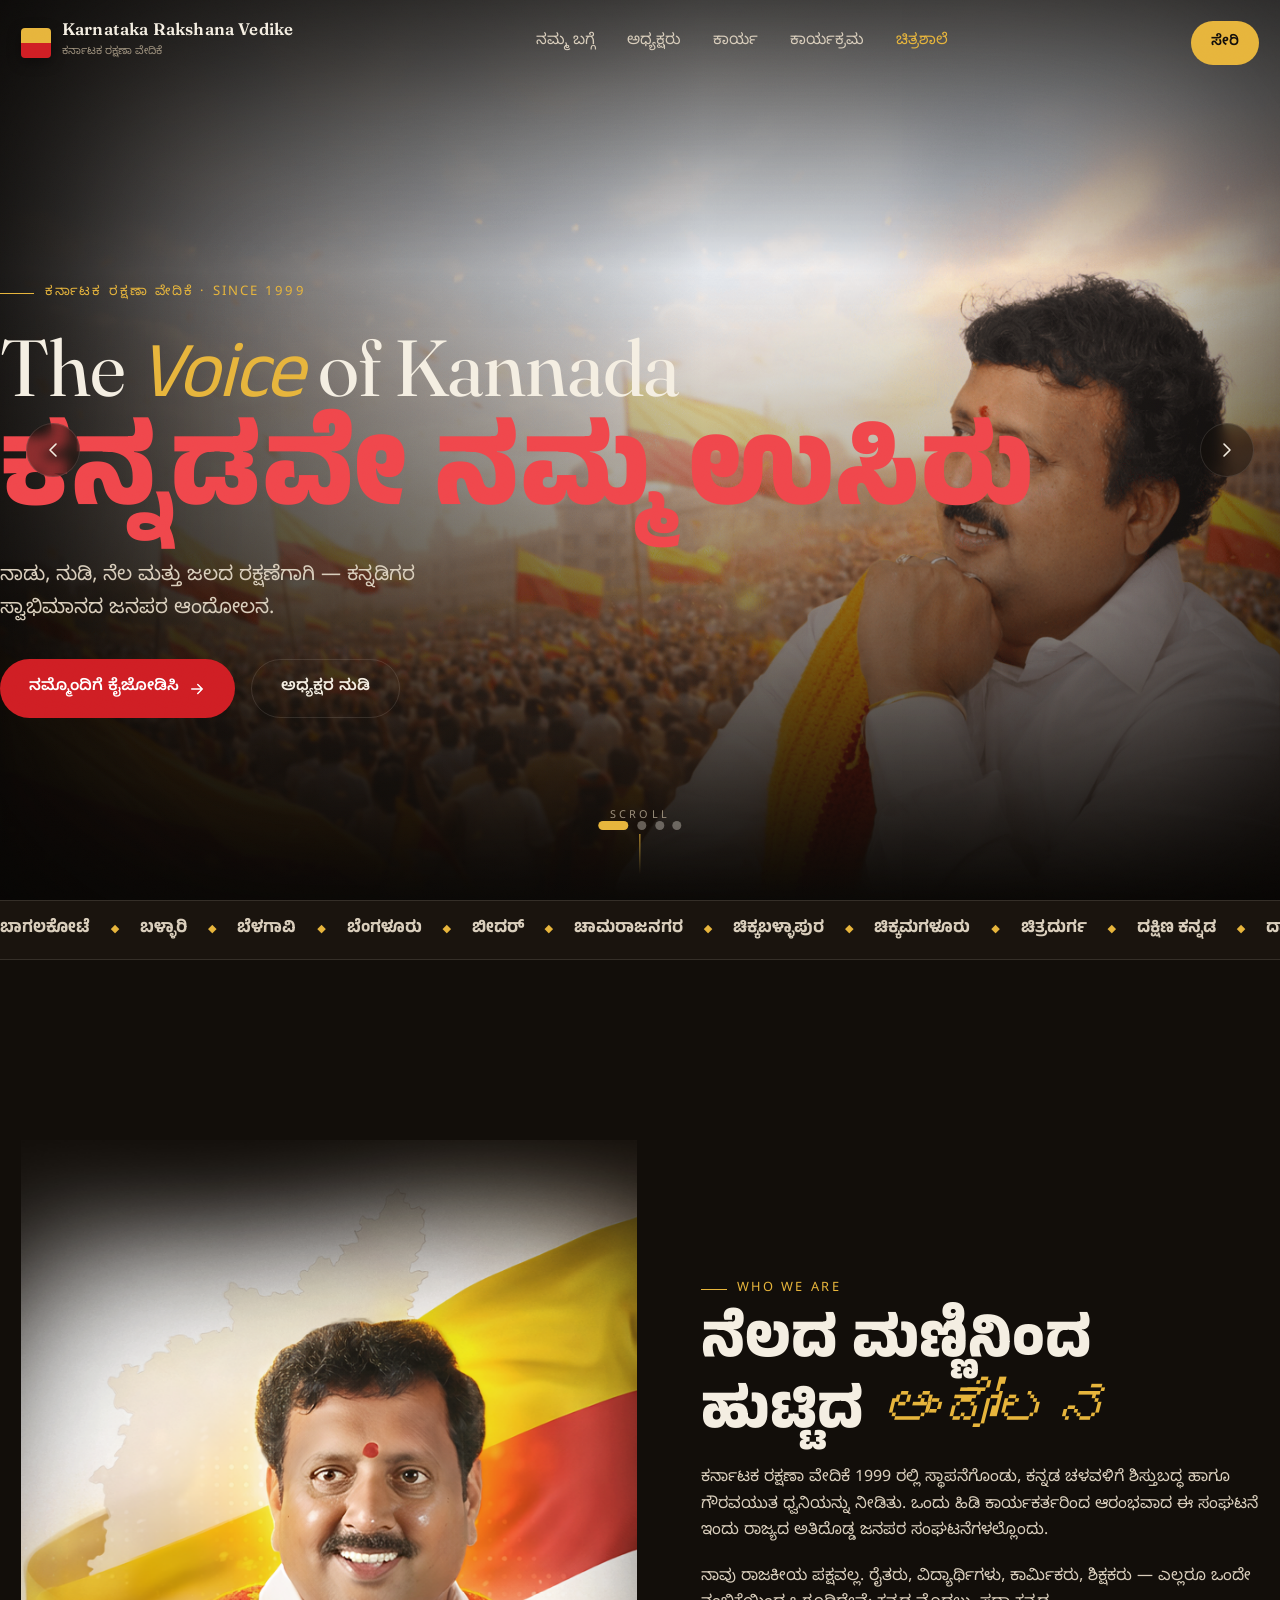
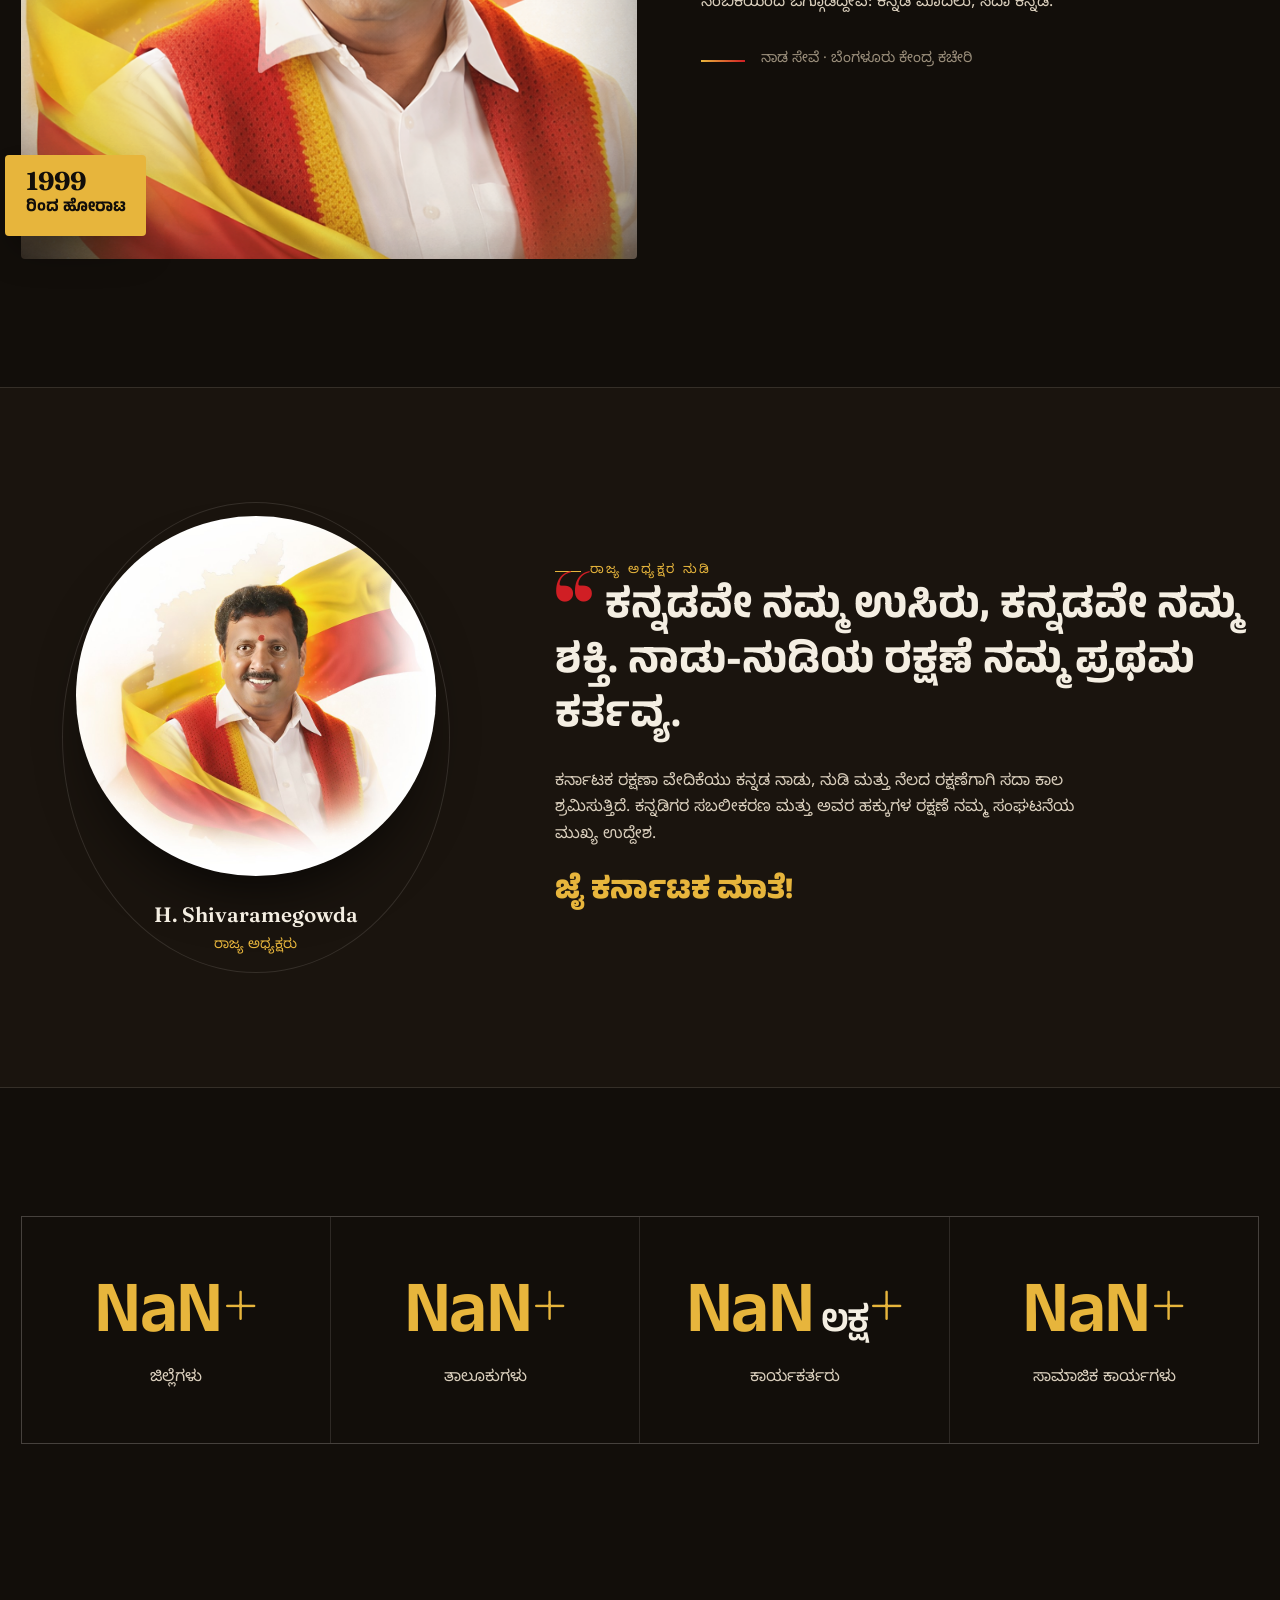
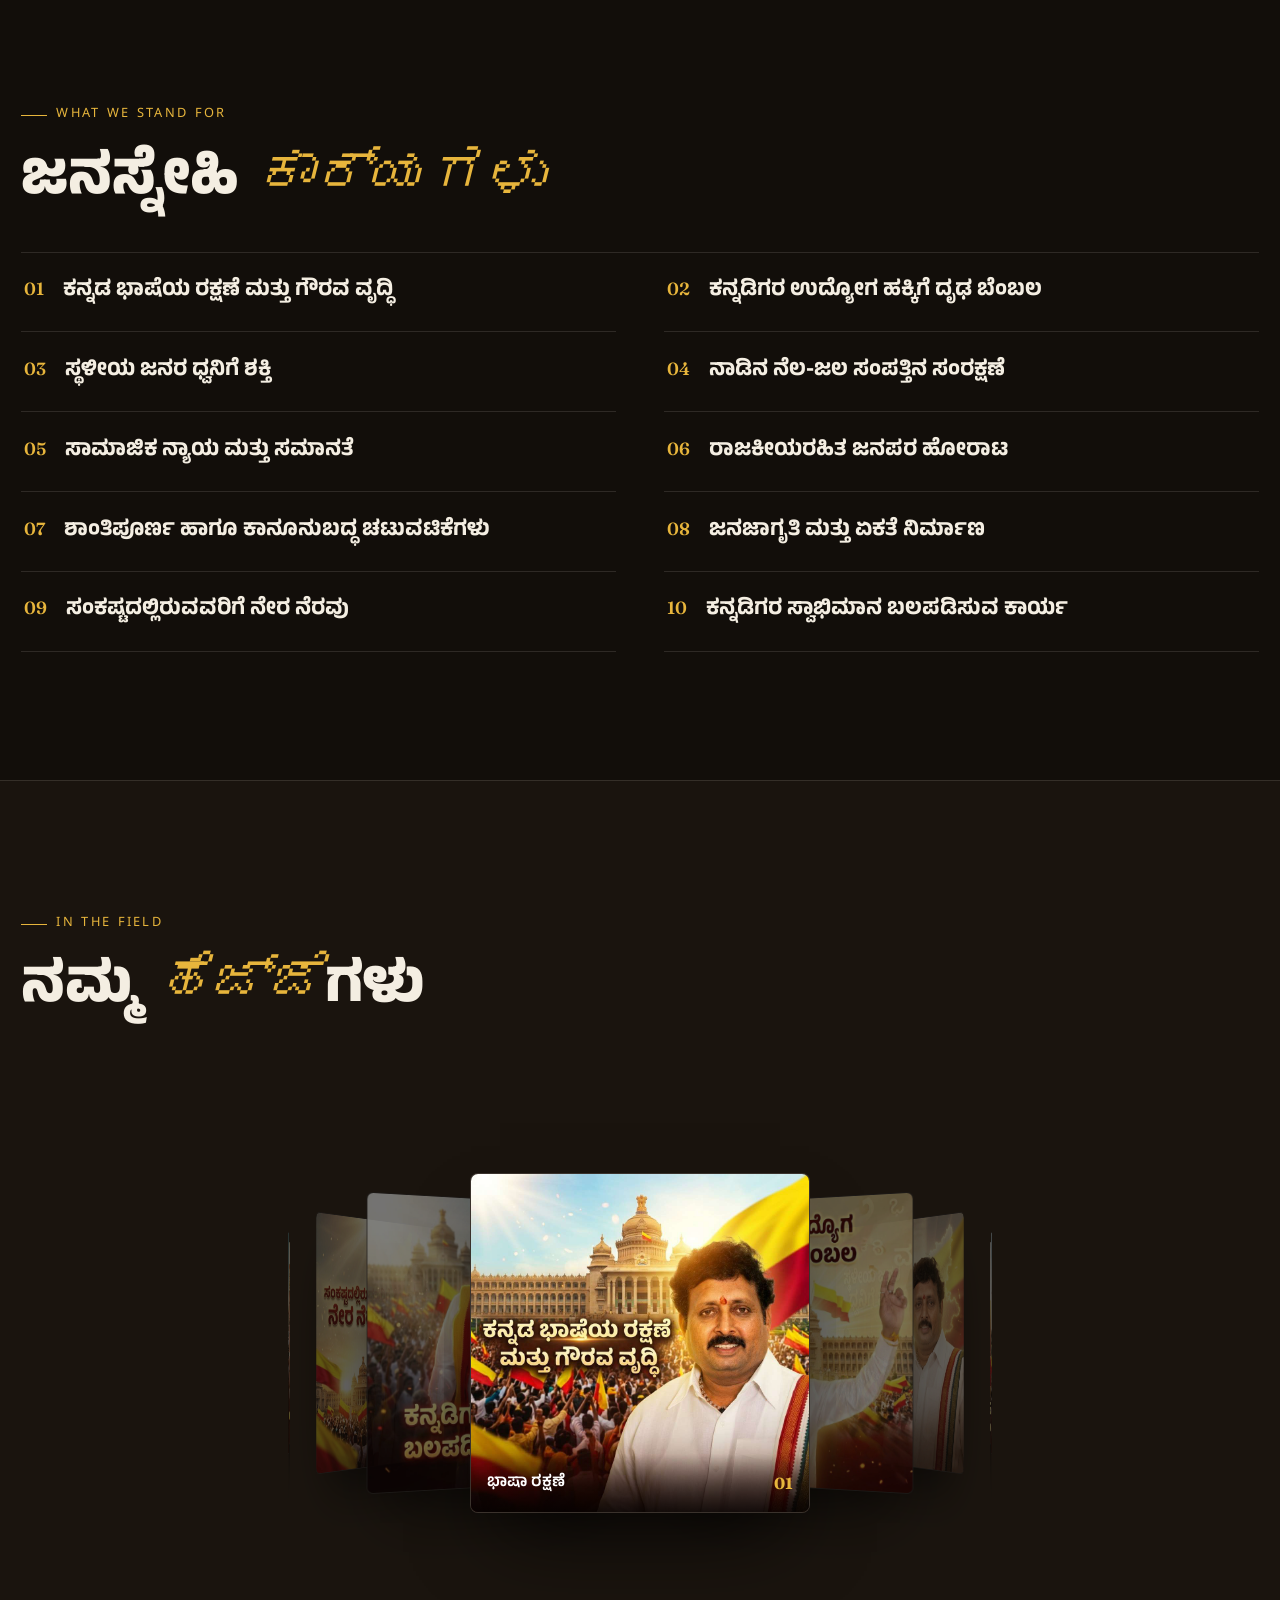
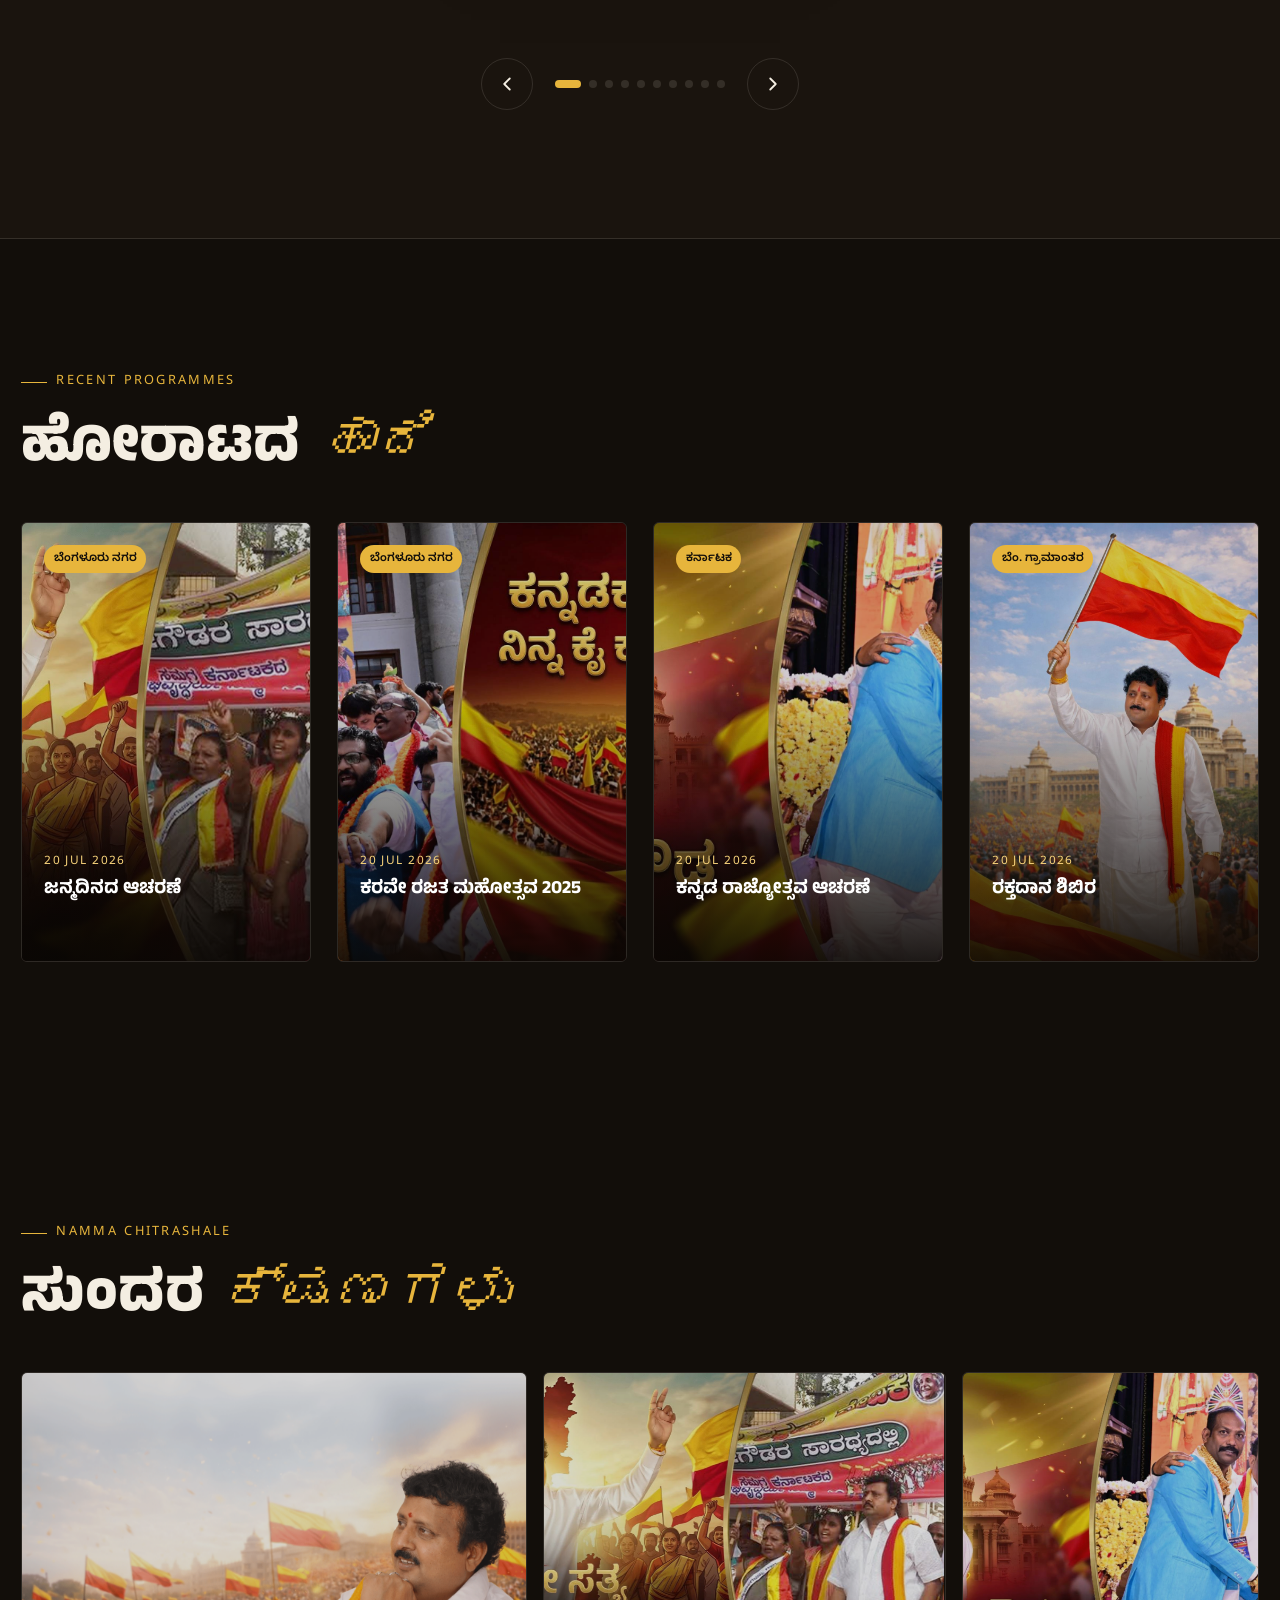
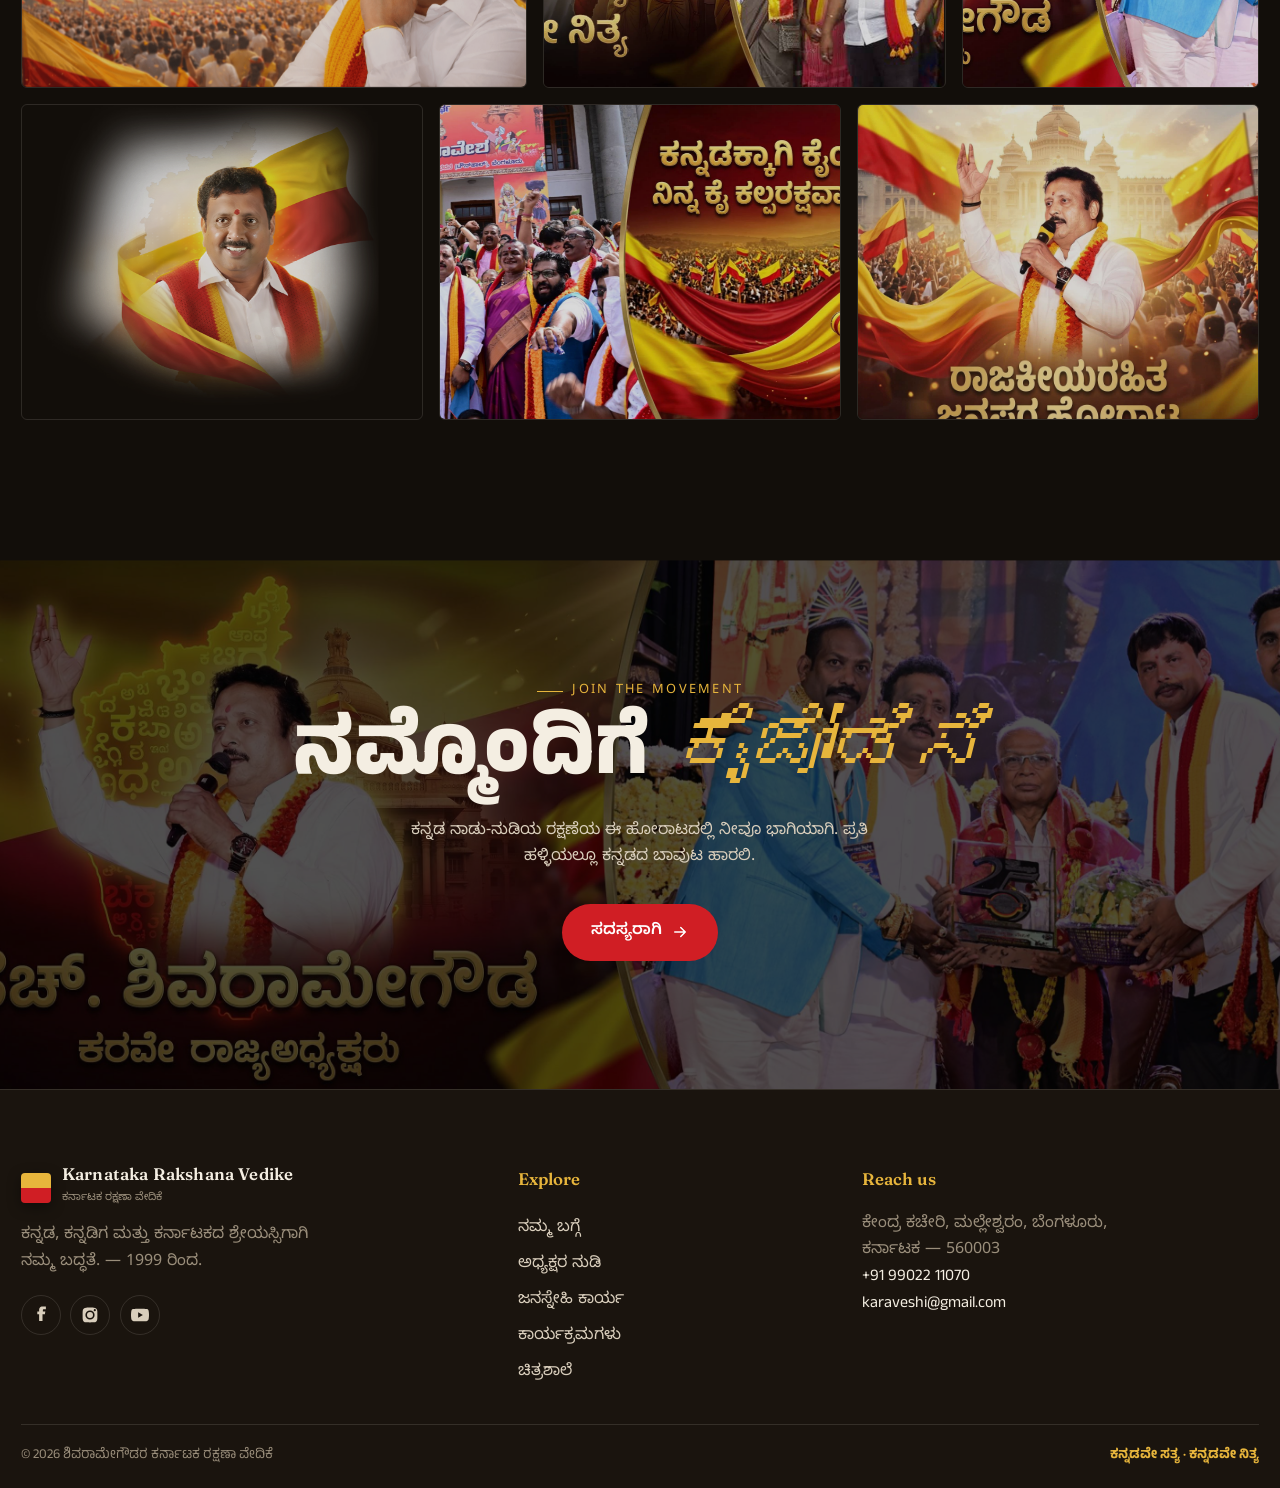
==== index2.html @ 4dcadcfa "index2 hero: replace parallax photo with auto slideshow Swap the mouse-parallax hero for a full-widt" ====
<!DOCTYPE html>
<html lang="kn">
<head>
  <meta charset="UTF-8" />
  <meta name="viewport" content="width=device-width, initial-scale=1.0" />
  <meta name="theme-color" content="#120E0A" />
  <title>ಕರ್ನಾಟಕ ರಕ್ಷಣಾ ವೇದಿಕೆ — Voice of Kannada</title>
  <meta name="description" content="ಕರ್ನಾಟಕ ರಕ್ಷಣಾ ವೇದಿಕೆ — ಕನ್ನಡ ನಾಡು, ನುಡಿ, ನೆಲ ಮತ್ತು ಜಲದ ರಕ್ಷಣೆಗಾಗಿ 1999 ರಿಂದ ಜನಪರ ಹೋರಾಟ." />
  <link rel="preconnect" href="https://fonts.googleapis.com" />
  <link rel="preconnect" href="https://fonts.gstatic.com" crossorigin />
  <link href="https://fonts.googleapis.com/css2?family=Fraunces:ital,opsz,wght@0,9..144,400;0,9..144,600;1,9..144,400;1,9..144,600&family=Anek+Kannada:wght@500;600;700;800&family=Archivo:wght@400;500;600&family=Noto+Sans+Kannada:wght@400;600;700&display=swap" rel="stylesheet" />
  <link rel="stylesheet" href="assets/styles2.css" />
  <link rel="icon" href="data:image/svg+xml,%3Csvg xmlns='http://www.w3.org/2000/svg' viewBox='0 0 32 32'%3E%3Crect width='32' height='16' fill='%23E7B53C'/%3E%3Crect y='16' width='32' height='16' fill='%23D01E24'/%3E%3C/svg%3E" />
</head>
<body>
  <div class="bar" id="bar" aria-hidden="true"></div>

  <!-- Nav -->
  <header class="nav" id="nav">
    <div class="wrap nav__in">
      <a class="brand" href="#top" aria-label="ಕರ್ನಾಟಕ ರಕ್ಷಣಾ ವೇದಿಕೆ">
        <span class="brand__f" aria-hidden="true"></span>
        <span class="brand__t"><strong>Karnataka Rakshana Vedike</strong><small lang="kn">ಕರ್ನಾಟಕ ರಕ್ಷಣಾ ವೇದಿಕೆ</small></span>
      </a>
      <nav class="nav__links" aria-label="Primary">
        <a href="#about" lang="kn">ನಮ್ಮ ಬಗ್ಗೆ</a>
        <a href="#leaders" lang="kn">ಅಧ್ಯಕ್ಷರು</a>
        <a href="#work" lang="kn">ಕಾರ್ಯ</a>
        <a href="#events" lang="kn">ಕಾರ್ಯಕ್ರಮ</a>
        <a href="#gallery" lang="kn">ಚಿತ್ರಶಾಲೆ</a>
      </nav>
      <div class="nav__r">
        <a class="pill" href="#join" lang="kn">ಸೇರಿ</a>
        <button class="burger" id="burger" type="button" aria-label="Menu"><span></span><span></span><span></span></button>
      </div>
    </div>
  </header>
  <nav class="sheet" id="sheet" aria-label="Mobile">
    <a href="#about" lang="kn">ನಮ್ಮ ಬಗ್ಗೆ</a>
    <a href="#leaders" lang="kn">ಅಧ್ಯಕ್ಷರ ನುಡಿ</a>
    <a href="#work" lang="kn">ಜನಸ್ನೇಹಿ ಕಾರ್ಯ</a>
    <a href="#events" lang="kn">ಕಾರ್ಯಕ್ರಮಗಳು</a>
    <a href="#gallery" lang="kn">ಚಿತ್ರಶಾಲೆ</a>
    <a href="#join" lang="kn">ಸೇರಿ</a>
  </nav>

  <main id="top">
    <!-- Hero: auto slideshow -->
    <section class="hero" id="hero" aria-roledescription="carousel" aria-label="Featured">
      <div class="hero__slides" id="heroSlides" aria-hidden="true">
        <div class="hslide is-active"><img src="assets/media/banner/bannat-5.png" alt="" style="object-position:72% center" /></div>
        <div class="hslide"><img src="assets/media/banner/banner-2.jpg" alt="" /></div>
        <div class="hslide"><img src="assets/media/banner/banner-4.jpg" alt="" /></div>
        <div class="hslide"><img src="assets/media/banner/banner-3.jpg" alt="" /></div>
      </div>
      <div class="hero__grad" aria-hidden="true"></div>
      <div class="hero__vig" aria-hidden="true"></div>

      <button class="hero__arrow hero__arrow--prev" id="heroPrev" type="button" aria-label="Previous"><svg viewBox="0 0 24 24" fill="none" stroke="currentColor" stroke-width="1.6" stroke-linecap="round" stroke-linejoin="round"><path d="M15 18l-6-6 6-6"/></svg></button>
      <button class="hero__arrow hero__arrow--next" id="heroNext" type="button" aria-label="Next"><svg viewBox="0 0 24 24" fill="none" stroke="currentColor" stroke-width="1.6" stroke-linecap="round" stroke-linejoin="round"><path d="M9 6l6 6-6 6"/></svg></button>

      <div class="wrap hero__in">
        <span class="kicker" data-reveal><i></i> ಕರ್ನಾಟಕ ರಕ್ಷಣಾ ವೇದಿಕೆ · Since 1999</span>
        <h1 class="hero__title">
          <span class="en" data-reveal data-delay="80">The <em>Voice</em> of Kannada</span>
          <span class="kn" data-reveal data-delay="180" lang="kn">ಕನ್ನಡವೇ ನಮ್ಮ ಉಸಿರು</span>
        </h1>
        <p class="hero__sub" data-reveal data-delay="300" lang="kn">ನಾಡು, ನುಡಿ, ನೆಲ ಮತ್ತು ಜಲದ ರಕ್ಷಣೆಗಾಗಿ — ಕನ್ನಡಿಗರ ಸ್ವಾಭಿಮಾನದ ಜನಪರ ಆಂದೋಲನ.</p>
        <div class="hero__cta" data-reveal data-delay="420">
          <a class="btn btn--fill" href="#join" lang="kn">ನಮ್ಮೊಂದಿಗೆ ಕೈಜೋಡಿಸಿ <svg viewBox="0 0 24 24" fill="none" stroke="currentColor" stroke-width="2" stroke-linecap="round" stroke-linejoin="round"><path d="M5 12h14M13 6l6 6-6 6"/></svg></a>
          <a class="btn btn--ghost" href="#leaders" lang="kn">ಅಧ್ಯಕ್ಷರ ನುಡಿ</a>
        </div>
      </div>

      <div class="hero__dots" id="heroDots" role="tablist" aria-label="Choose slide"></div>
      <div class="cue" aria-hidden="true">Scroll<i></i></div>
    </section>

    <!-- Ticker -->
    <div class="marq" aria-hidden="true">
      <div class="marq__t">
        <span>ಬಾಗಲಕೋಟೆ<b class="s">◆</b>ಬಳ್ಳಾರಿ<b class="s">◆</b>ಬೆಳಗಾವಿ<b class="s">◆</b>ಬೆಂಗಳೂರು<b class="s">◆</b>ಬೀದರ್<b class="s">◆</b>ಚಾಮರಾಜನಗರ<b class="s">◆</b>ಚಿಕ್ಕಬಳ್ಳಾಪುರ<b class="s">◆</b>ಚಿಕ್ಕಮಗಳೂರು<b class="s">◆</b>ಚಿತ್ರದುರ್ಗ<b class="s">◆</b>ದಕ್ಷಿಣ ಕನ್ನಡ<b class="s">◆</b>ದಾವಣಗೆರೆ<b class="s">◆</b>ಧಾರವಾಡ<b class="s">◆</b>ಗದಗ<b class="s">◆</b>ಹಾಸನ<b class="s">◆</b>ಹಾವೇರಿ<b class="s">◆</b>ಕಲಬುರಗಿ<b class="s">◆</b>ಕೊಡಗು<b class="s">◆</b>ಕೋಲಾರ<b class="s">◆</b>ಕೊಪ್ಪಳ<b class="s">◆</b>ಮಂಡ್ಯ<b class="s">◆</b>ಮೈಸೂರು<b class="s">◆</b>ರಾಯಚೂರು<b class="s">◆</b>ರಾಮನಗರ<b class="s">◆</b>ಶಿವಮೊಗ್ಗ<b class="s">◆</b>ತುಮಕೂರು<b class="s">◆</b>ಉಡುಪಿ<b class="s">◆</b>ಉತ್ತರ ಕನ್ನಡ<b class="s">◆</b>ವಿಜಯಪುರ<b class="s">◆</b>ವಿಜಯನಗರ<b class="s">◆</b>ಯಾದಗಿರಿ<b class="s">◆</b></span>
        <span>ಬಾಗಲಕೋಟೆ<b class="s">◆</b>ಬಳ್ಳಾರಿ<b class="s">◆</b>ಬೆಳಗಾವಿ<b class="s">◆</b>ಬೆಂಗಳೂರು<b class="s">◆</b>ಬೀದರ್<b class="s">◆</b>ಚಾಮರಾಜನಗರ<b class="s">◆</b>ಚಿಕ್ಕಬಳ್ಳಾಪುರ<b class="s">◆</b>ಚಿಕ್ಕಮಗಳೂರು<b class="s">◆</b>ಚಿತ್ರದುರ್ಗ<b class="s">◆</b>ದಕ್ಷಿಣ ಕನ್ನಡ<b class="s">◆</b>ದಾವಣಗೆರೆ<b class="s">◆</b>ಧಾರವಾಡ<b class="s">◆</b>ಗದಗ<b class="s">◆</b>ಹಾಸನ<b class="s">◆</b>ಹಾವೇರಿ<b class="s">◆</b>ಕಲಬುರಗಿ<b class="s">◆</b>ಕೊಡಗು<b class="s">◆</b>ಕೋಲಾರ<b class="s">◆</b>ಕೊಪ್ಪಳ<b class="s">◆</b>ಮಂಡ್ಯ<b class="s">◆</b>ಮೈಸೂರು<b class="s">◆</b>ರಾಯಚೂರು<b class="s">◆</b>ರಾಮನಗರ<b class="s">◆</b>ಶಿವಮೊಗ್ಗ<b class="s">◆</b>ತುಮಕೂರು<b class="s">◆</b>ಉಡುಪಿ<b class="s">◆</b>ಉತ್ತರ ಕನ್ನಡ<b class="s">◆</b>ವಿಜಯಪುರ<b class="s">◆</b>ವಿಜಯನಗರ<b class="s">◆</b>ಯಾದಗಿರಿ<b class="s">◆</b></span>
      </div>
    </div>

    <!-- About -->
    <section class="sec about" id="about">
      <div class="wrap about__grid">
        <div class="about__media" data-reveal="left">
          <div class="frame"><img src="assets/media/banner/photo-1.png" alt="ಕರ್ನಾಟಕ ರಕ್ಷಣಾ ವೇದಿಕೆ" data-para="0.08" /></div>
          <div class="tag"><b>1999</b><span lang="kn">ರಿಂದ ಹೋರಾಟ</span></div>
        </div>
        <div data-reveal="right">
          <span class="eyebrow">Who we are</span>
          <h2 class="h2" lang="kn">ನೆಲದ ಮಣ್ಣಿನಿಂದ ಹುಟ್ಟಿದ <span class="en">ಆಂದೋಲನ</span></h2>
          <p lang="kn">ಕರ್ನಾಟಕ ರಕ್ಷಣಾ ವೇದಿಕೆ 1999 ರಲ್ಲಿ ಸ್ಥಾಪನೆಗೊಂಡು, ಕನ್ನಡ ಚಳವಳಿಗೆ ಶಿಸ್ತುಬದ್ಧ ಹಾಗೂ ಗೌರವಯುತ ಧ್ವನಿಯನ್ನು ನೀಡಿತು. ಒಂದು ಹಿಡಿ ಕಾರ್ಯಕರ್ತರಿಂದ ಆರಂಭವಾದ ಈ ಸಂಘಟನೆ ಇಂದು ರಾಜ್ಯದ ಅತಿದೊಡ್ಡ ಜನಪರ ಸಂಘಟನೆಗಳಲ್ಲೊಂದು.</p>
          <p lang="kn">ನಾವು ರಾಜಕೀಯ ಪಕ್ಷವಲ್ಲ. ರೈತರು, ವಿದ್ಯಾರ್ಥಿಗಳು, ಕಾರ್ಮಿಕರು, ಶಿಕ್ಷಕರು — ಎಲ್ಲರೂ ಒಂದೇ ನಂಬಿಕೆಯಿಂದ ಒಗ್ಗೂಡಿದ್ದೇವೆ: ಕನ್ನಡ ಮೊದಲು, ಸದಾ ಕನ್ನಡ.</p>
          <div class="about__sign"><i></i><span lang="kn">ನಾಡ ಸೇವೆ · ಬೆಂಗಳೂರು ಕೇಂದ್ರ ಕಚೇರಿ</span></div>
        </div>
      </div>
    </section>

    <!-- President -->
    <section class="sec pres" id="leaders">
      <div class="wrap pres__grid">
        <figure class="pres__portrait" data-reveal="scale">
          <span class="ring" aria-hidden="true"></span>
          <div class="ph"><img src="assets/media/leaders/president.jpg" alt="ಹೆಚ್. ಶಿವರಾಮೇಗೌಡ" /></div>
          <figcaption><b>H. Shivaramegowda</b><span lang="kn">ರಾಜ್ಯ ಅಧ್ಯಕ್ಷರು</span></figcaption>
        </figure>
        <div data-reveal="right">
          <span class="eyebrow" lang="kn">ರಾಜ್ಯ ಅಧ್ಯಕ್ಷರ ನುಡಿ</span>
          <blockquote class="pres__q" lang="kn"><span class="mk">“</span>ಕನ್ನಡವೇ ನಮ್ಮ ಉಸಿರು, ಕನ್ನಡವೇ ನಮ್ಮ ಶಕ್ತಿ. ನಾಡು-ನುಡಿಯ ರಕ್ಷಣೆ ನಮ್ಮ ಪ್ರಥಮ ಕರ್ತವ್ಯ.</blockquote>
          <p class="pres__body" lang="kn">ಕರ್ನಾಟಕ ರಕ್ಷಣಾ ವೇದಿಕೆಯು ಕನ್ನಡ ನಾಡು, ನುಡಿ ಮತ್ತು ನೆಲದ ರಕ್ಷಣೆಗಾಗಿ ಸದಾ ಕಾಲ ಶ್ರಮಿಸುತ್ತಿದೆ. ಕನ್ನಡಿಗರ ಸಬಲೀಕರಣ ಮತ್ತು ಅವರ ಹಕ್ಕುಗಳ ರಕ್ಷಣೆ ನಮ್ಮ ಸಂಘಟನೆಯ ಮುಖ್ಯ ಉದ್ದೇಶ.</p>
          <p class="pres__jai" lang="kn">ಜೈ ಕರ್ನಾಟಕ ಮಾತೆ!</p>
        </div>
      </div>
    </section>

    <!-- Stats -->
    <section class="sec">
      <div class="wrap">
        <div class="stats__grid">
          <div class="stat" data-reveal><div class="stat__n"><span data-n="31">0</span>+</div><div class="stat__l" lang="kn">ಜಿಲ್ಲೆಗಳು</div></div>
          <div class="stat" data-reveal data-delay="90"><div class="stat__n"><span data-n="226">0</span>+</div><div class="stat__l" lang="kn">ತಾಲೂಕುಗಳು</div></div>
          <div class="stat" data-reveal data-delay="180"><div class="stat__n"><span data-n="65">0</span><span class="k" lang="kn"> ಲಕ್ಷ</span>+</div><div class="stat__l" lang="kn">ಕಾರ್ಯಕರ್ತರು</div></div>
          <div class="stat" data-reveal data-delay="270"><div class="stat__n"><span data-n="500">0</span>+</div><div class="stat__l" lang="kn">ಸಾಮಾಜಿಕ ಕಾರ್ಯಗಳು</div></div>
        </div>
      </div>
    </section>

    <!-- Objectives -->
    <section class="sec" id="objectives">
      <div class="wrap">
        <span class="eyebrow" data-reveal>What we stand for</span>
        <h2 class="h2" data-reveal lang="kn">ಜನಸ್ನೇಹಿ <span class="en">ಕಾರ್ಯಗಳು</span></h2>
        <div class="aims__grid">
          <div class="aim" data-reveal><span class="aim__n">01</span><span class="aim__t" lang="kn">ಕನ್ನಡ ಭಾಷೆಯ ರಕ್ಷಣೆ ಮತ್ತು ಗೌರವ ವೃದ್ಧಿ</span></div>
          <div class="aim" data-reveal data-delay="60"><span class="aim__n">02</span><span class="aim__t" lang="kn">ಕನ್ನಡಿಗರ ಉದ್ಯೋಗ ಹಕ್ಕಿಗೆ ದೃಢ ಬೆಂಬಲ</span></div>
          <div class="aim" data-reveal><span class="aim__n">03</span><span class="aim__t" lang="kn">ಸ್ಥಳೀಯ ಜನರ ಧ್ವನಿಗೆ ಶಕ್ತಿ</span></div>
          <div class="aim" data-reveal data-delay="60"><span class="aim__n">04</span><span class="aim__t" lang="kn">ನಾಡಿನ ನೆಲ-ಜಲ ಸಂಪತ್ತಿನ ಸಂರಕ್ಷಣೆ</span></div>
          <div class="aim" data-reveal><span class="aim__n">05</span><span class="aim__t" lang="kn">ಸಾಮಾಜಿಕ ನ್ಯಾಯ ಮತ್ತು ಸಮಾನತೆ</span></div>
          <div class="aim" data-reveal data-delay="60"><span class="aim__n">06</span><span class="aim__t" lang="kn">ರಾಜಕೀಯರಹಿತ ಜನಪರ ಹೋರಾಟ</span></div>
          <div class="aim" data-reveal><span class="aim__n">07</span><span class="aim__t" lang="kn">ಶಾಂತಿಪೂರ್ಣ ಹಾಗೂ ಕಾನೂನುಬದ್ಧ ಚಟುವಟಿಕೆಗಳು</span></div>
          <div class="aim" data-reveal data-delay="60"><span class="aim__n">08</span><span class="aim__t" lang="kn">ಜನಜಾಗೃತಿ ಮತ್ತು ಏಕತೆ ನಿರ್ಮಾಣ</span></div>
          <div class="aim" data-reveal><span class="aim__n">09</span><span class="aim__t" lang="kn">ಸಂಕಷ್ಟದಲ್ಲಿರುವವರಿಗೆ ನೇರ ನೆರವು</span></div>
          <div class="aim" data-reveal data-delay="60"><span class="aim__n">10</span><span class="aim__t" lang="kn">ಕನ್ನಡಿಗರ ಸ್ವಾಭಿಮಾನ ಬಲಪಡಿಸುವ ಕಾರ್ಯ</span></div>
        </div>
      </div>
    </section>

    <!-- Activities: 3D cover-flow -->
    <section class="sec flow" id="work">
      <div class="wrap">
        <span class="eyebrow" data-reveal>In the field</span>
        <h2 class="h2" data-reveal lang="kn">ನಮ್ಮ <span class="en">ಹೆಜ್ಜೆ</span>ಗಳು</h2>
      </div>
      <div class="wrap">
        <div class="flow__stage" id="flowStage" aria-label="Activities carousel">
          <div class="flow__track">
            <div class="card3d"><img src="assets/media/banner/1.jpg" alt="" /><div class="card3d__cap"><span lang="kn">ಭಾಷಾ ರಕ್ಷಣೆ</span><b>01</b></div></div>
            <div class="card3d"><img src="assets/media/banner/2.jpg" alt="" /><div class="card3d__cap"><span lang="kn">ಉದ್ಯೋಗ ಹಕ್ಕು</span><b>02</b></div></div>
            <div class="card3d"><img src="assets/media/banner/3.jpg" alt="" /><div class="card3d__cap"><span lang="kn">ಜನರ ಧ್ವನಿ</span><b>03</b></div></div>
            <div class="card3d"><img src="assets/media/banner/4.jpg" alt="" /><div class="card3d__cap"><span lang="kn">ನೆಲ-ಜಲ</span><b>04</b></div></div>
            <div class="card3d"><img src="assets/media/banner/5.jpg" alt="" /><div class="card3d__cap"><span lang="kn">ಸಾಮಾಜಿಕ ನ್ಯಾಯ</span><b>05</b></div></div>
            <div class="card3d"><img src="assets/media/banner/6.jpg" alt="" /><div class="card3d__cap"><span lang="kn">ಜನಪರ ಹೋರಾಟ</span><b>06</b></div></div>
            <div class="card3d"><img src="assets/media/banner/7.jpg" alt="" /><div class="card3d__cap"><span lang="kn">ಕಾನೂನುಬದ್ಧ</span><b>07</b></div></div>
            <div class="card3d"><img src="assets/media/banner/8.jpg" alt="" /><div class="card3d__cap"><span lang="kn">ಜನಜಾಗೃತಿ</span><b>08</b></div></div>
            <div class="card3d"><img src="assets/media/banner/9.jpg" alt="" /><div class="card3d__cap"><span lang="kn">ನೇರ ನೆರವು</span><b>09</b></div></div>
            <div class="card3d"><img src="assets/media/banner/10.jpg" alt="" /><div class="card3d__cap"><span lang="kn">ಸ್ವಾಭಿಮಾನ</span><b>10</b></div></div>
          </div>
        </div>
        <div class="flow__ctrl">
          <button class="flow__btn" id="flowPrev" type="button" aria-label="Previous"><svg viewBox="0 0 24 24" fill="none" stroke="currentColor" stroke-width="2" stroke-linecap="round" stroke-linejoin="round"><path d="M15 18l-6-6 6-6"/></svg></button>
          <div class="flow__dots" id="flowDots"></div>
          <button class="flow__btn" id="flowNext" type="button" aria-label="Next"><svg viewBox="0 0 24 24" fill="none" stroke="currentColor" stroke-width="2" stroke-linecap="round" stroke-linejoin="round"><path d="M9 6l6 6-6 6"/></svg></button>
        </div>
      </div>
    </section>

    <!-- Events -->
    <section class="sec" id="events">
      <div class="wrap">
        <span class="eyebrow" data-reveal>Recent programmes</span>
        <h2 class="h2" data-reveal lang="kn">ಹೋರಾಟದ <span class="en">ಹಾದಿ</span></h2>
        <div class="ev__grid">
          <article class="ev" data-reveal><img src="assets/media/banner/banner-2.jpg" alt="" /><div class="ev__in"><span class="ev__b" lang="kn">ಬೆಂಗಳೂರು ನಗರ</span><div><div class="ev__d">20 Jul 2026</div><h3 class="ev__t" lang="kn">ಜನ್ಮದಿನದ ಆಚರಣೆ</h3><span class="ev__more" lang="kn">ಇನ್ನಷ್ಟು →</span></div></div></article>
          <article class="ev" data-reveal data-delay="90"><img src="assets/media/banner/banner-4.jpg" alt="" /><div class="ev__in"><span class="ev__b" lang="kn">ಬೆಂಗಳೂರು ನಗರ</span><div><div class="ev__d">20 Jul 2026</div><h3 class="ev__t" lang="kn">ಕರವೇ ರಜತ ಮಹೋತ್ಸವ 2025</h3><span class="ev__more" lang="kn">ಇನ್ನಷ್ಟು →</span></div></div></article>
          <article class="ev" data-reveal data-delay="180"><img src="assets/media/banner/banner-3.jpg" alt="" /><div class="ev__in"><span class="ev__b" lang="kn">ಕರ್ನಾಟಕ</span><div><div class="ev__d">20 Jul 2026</div><h3 class="ev__t" lang="kn">ಕನ್ನಡ ರಾಜ್ಯೋತ್ಸವ ಆಚರಣೆ</h3><span class="ev__more" lang="kn">ಇನ್ನಷ್ಟು →</span></div></div></article>
          <article class="ev" data-reveal data-delay="270"><img src="assets/media/banner/organization.jpg" alt="" /><div class="ev__in"><span class="ev__b" lang="kn">ಬೆಂ. ಗ್ರಾಮಾಂತರ</span><div><div class="ev__d">20 Jul 2026</div><h3 class="ev__t" lang="kn">ರಕ್ತದಾನ ಶಿಬಿರ</h3><span class="ev__more" lang="kn">ಇನ್ನಷ್ಟು →</span></div></div></article>
        </div>
      </div>
    </section>

    <!-- Gallery -->
    <section class="sec" id="gallery">
      <div class="wrap">
        <span class="eyebrow" data-reveal>Namma Chitrashale</span>
        <h2 class="h2" data-reveal lang="kn">ಸುಂದರ <span class="en">ಕ್ಷಣಗಳು</span></h2>
        <div class="gal__grid">
          <div class="gal__i" data-reveal="scale"><img src="assets/media/banner/bannat-5.png" alt="" /></div>
          <div class="gal__i" data-reveal="scale" data-delay="60"><img src="assets/media/banner/banner-2.jpg" alt="" /></div>
          <div class="gal__i" data-reveal="scale" data-delay="120"><img src="assets/media/banner/banner-3.jpg" alt="" /></div>
          <div class="gal__i" data-reveal="scale" data-delay="60"><img src="assets/media/banner/photo-1.png" alt="" /></div>
          <div class="gal__i" data-reveal="scale" data-delay="120"><img src="assets/media/banner/banner-4.jpg" alt="" /></div>
          <div class="gal__i" data-reveal="scale" data-delay="180"><img src="assets/media/banner/6.jpg" alt="" /></div>
        </div>
      </div>
    </section>

    <!-- Join -->
    <section class="sec join" id="join">
      <div class="join__bg" aria-hidden="true"><img src="assets/media/banner/banner-3.jpg" alt="" data-para="0.06" /></div>
      <div class="wrap join__in">
        <span class="eyebrow" data-reveal style="justify-content:center">Join the movement</span>
        <h2 class="join__t" data-reveal data-delay="80" lang="kn">ನಮ್ಮೊಂದಿಗೆ <em>ಕೈಜೋಡಿಸಿ</em></h2>
        <p class="join__p" data-reveal data-delay="160" lang="kn">ಕನ್ನಡ ನಾಡು-ನುಡಿಯ ರಕ್ಷಣೆಯ ಈ ಹೋರಾಟದಲ್ಲಿ ನೀವೂ ಭಾಗಿಯಾಗಿ. ಪ್ರತಿ ಹಳ್ಳಿಯಲ್ಲೂ ಕನ್ನಡದ ಬಾವುಟ ಹಾರಲಿ.</p>
        <a class="btn btn--fill" data-reveal data-delay="240" href="#contact" lang="kn">ಸದಸ್ಯರಾಗಿ <svg viewBox="0 0 24 24" fill="none" stroke="currentColor" stroke-width="2" stroke-linecap="round" stroke-linejoin="round"><path d="M5 12h14M13 6l6 6-6 6"/></svg></a>
      </div>
    </section>
  </main>

  <!-- Footer -->
  <footer class="foot" id="contact">
    <div class="wrap foot__grid">
      <div>
        <a class="brand" href="#top"><span class="brand__f" aria-hidden="true"></span><span class="brand__t"><strong>Karnataka Rakshana Vedike</strong><small lang="kn">ಕರ್ನಾಟಕ ರಕ್ಷಣಾ ವೇದಿಕೆ</small></span></a>
        <p class="foot__p" lang="kn">ಕನ್ನಡ, ಕನ್ನಡಿಗ ಮತ್ತು ಕರ್ನಾಟಕದ ಶ್ರೇಯಸ್ಸಿಗಾಗಿ ನಮ್ಮ ಬದ್ಧತೆ. — 1999 ರಿಂದ.</p>
        <div class="foot__soc">
          <a href="#" aria-label="Facebook"><svg viewBox="0 0 24 24" fill="currentColor"><path d="M18.77 7.46H14.5v-1.9c0-.9.6-1.1 1-1.1h3V.5h-4.33C10.24.5 9.5 3.44 9.5 5.32v2.14H7.07V11h2.43v9h4.5v-9h3.18l.59-3.54z"/></svg></a>
          <a href="#" aria-label="Instagram"><svg viewBox="0 0 24 24" fill="currentColor"><path d="M12 2.16c3.2 0 3.58.01 4.85.07 3.25.15 4.77 1.69 4.92 4.92.06 1.27.07 1.65.07 4.85s-.01 3.58-.07 4.85c-.15 3.23-1.66 4.77-4.92 4.92-1.27.06-1.64.07-4.85.07s-3.58-.01-4.85-.07c-3.26-.15-4.77-1.7-4.92-4.92C2.17 15.58 2.16 15.2 2.16 12s.01-3.58.07-4.85C2.38 3.92 3.9 2.38 7.15 2.23 8.42 2.17 8.8 2.16 12 2.16zm0 3.68A6.16 6.16 0 1018.16 12 6.16 6.16 0 0012 5.84zm0 10.16A4 4 0 1116 12a4 4 0 01-4 4zm6.41-11.85a1.44 1.44 0 100 2.88 1.44 1.44 0 000-2.88z"/></svg></a>
          <a href="#" aria-label="YouTube"><svg viewBox="0 0 24 24" fill="currentColor"><path d="M23.5 6.2a3 3 0 00-2.12-2.13C19.5 3.55 12 3.55 12 3.55s-7.5 0-9.38.52A3 3 0 00.5 6.2 31.3 31.3 0 000 12a31.3 31.3 0 00.5 5.8 3 3 0 002.12 2.13C4.5 20.45 12 20.45 12 20.45s7.5 0 9.38-.52a3 3 0 002.12-2.13A31.3 31.3 0 0024 12a31.3 31.3 0 00-.5-5.8zM9.55 15.57V8.43L15.82 12z"/></svg></a>
        </div>
      </div>
      <nav class="foot__col" aria-label="Explore">
        <h4>Explore</h4>
        <a href="#about" lang="kn">ನಮ್ಮ ಬಗ್ಗೆ</a>
        <a href="#leaders" lang="kn">ಅಧ್ಯಕ್ಷರ ನುಡಿ</a>
        <a href="#work" lang="kn">ಜನಸ್ನೇಹಿ ಕಾರ್ಯ</a>
        <a href="#events" lang="kn">ಕಾರ್ಯಕ್ರಮಗಳು</a>
        <a href="#gallery" lang="kn">ಚಿತ್ರಶಾಲೆ</a>
      </nav>
      <div>
        <h4>Reach us</h4>
        <p class="foot__p" lang="kn">ಕೇಂದ್ರ ಕಚೇರಿ, ಮಲ್ಲೇಶ್ವರಂ, ಬೆಂಗಳೂರು, ಕರ್ನಾಟಕ — 560003</p>
        <a class="foot__col" href="tel:+919902211070" style="display:inline-block">+91 99022 11070</a><br />
        <a class="foot__col" href="mailto:karaveshi@gmail.com" style="display:inline-block">karaveshi@gmail.com</a>
      </div>
    </div>
    <div class="wrap foot__bar">
      <p lang="kn">© <span id="yr">2026</span> ಶಿವರಾಮೇಗೌಡರ ಕರ್ನಾಟಕ ರಕ್ಷಣಾ ವೇದಿಕೆ</p>
      <p lang="kn"><b>ಕನ್ನಡವೇ ಸತ್ಯ · ಕನ್ನಡವೇ ನಿತ್ಯ</b></p>
    </div>
  </footer>

  <script src="assets/main2.js"></script>
</body>
</html>
---- assets/styles2.css ----
/* ============================================================
   Karnataka Rakshana Vedike — index2 (cinematic edition)
   Dark, premium, motion-led. Deliberate single visual world.
   ============================================================ */

:root {
  --ink: #120E0A;
  --ink-2: #1A140E;
  --panel: #201812;
  --panel-2: #29201A;
  --bone: #F4EEE2;
  --bone-2: #D9CEBC;
  --bone-3: #9A8E7B;
  --crimson: #D01E24;
  --crimson-2: #F0474C;
  --gold: #E7B53C;
  --gold-2: #F6D27A;
  --line: rgba(244, 238, 226, .12);
  --line-2: rgba(244, 238, 226, .06);

  --serif: "Fraunces", Georgia, "Times New Roman", serif;
  --kn: "Anek Kannada", "Noto Sans Kannada", "Tunga", "Nirmala UI", "Kannada Sangam MN", system-ui, sans-serif;
  --knb: "Noto Sans Kannada", "Tunga", "Nirmala UI", "Kannada Sangam MN", system-ui, sans-serif;
  --sans: "Archivo", system-ui, -apple-system, "Segoe UI", Roboto, sans-serif;

  --maxw: 1280px;
  --e-out: cubic-bezier(.16, 1, .3, 1);
  --e-io: cubic-bezier(.65, .05, .36, 1);
}

* { box-sizing: border-box; margin: 0; padding: 0; }
html { -webkit-text-size-adjust: 100%; scroll-behavior: smooth; scroll-padding-top: 6rem; }
body {
  font-family: var(--sans); background: var(--ink); color: var(--bone);
  line-height: 1.65; overflow-x: clip; -webkit-font-smoothing: antialiased;
}
:lang(kn) { font-family: var(--kn); }
img { max-width: 100%; display: block; }
a { color: inherit; text-decoration: none; }
button { font: inherit; cursor: pointer; color: inherit; background: none; border: none; }
::selection { background: var(--crimson); color: #fff; }
:focus-visible { outline: 2px solid var(--gold); outline-offset: 3px; }

.wrap { width: min(100% - 2.6rem, var(--maxw)); margin-inline: auto; }

/* soft film grain for depth (very subtle) */
body::after {
  content: ""; position: fixed; inset: 0; z-index: 999; pointer-events: none; opacity: .035; mix-blend-mode: overlay;
  background-image: url("data:image/svg+xml,%3Csvg xmlns='http://www.w3.org/2000/svg' width='120' height='120'%3E%3Cfilter id='n'%3E%3CfeTurbulence type='fractalNoise' baseFrequency='0.9' numOctaves='2'/%3E%3C/filter%3E%3Crect width='100%25' height='100%25' filter='url(%23n)'/%3E%3C/svg%3E");
}

/* progress */
.bar { position: fixed; top: 0; left: 0; height: 3px; width: 100%; z-index: 200; background: linear-gradient(90deg, var(--gold), var(--crimson)); transform: scaleX(var(--p, 0)); transform-origin: 0 50%; }

/* ---------- Nav ---------- */
.nav {
  position: fixed; top: 0; left: 0; right: 0; z-index: 150; padding: 1.3rem 0;
  transition: padding .5s var(--e-out), background .5s var(--e-out), border-color .5s;
  border-bottom: 1px solid transparent;
}
.nav.is-solid { padding: .7rem 0; background: color-mix(in srgb, var(--ink) 82%, transparent); backdrop-filter: blur(14px); -webkit-backdrop-filter: blur(14px); border-bottom-color: var(--line); }
.nav__in { display: flex; align-items: center; justify-content: space-between; gap: 1rem; }
.brand { display: flex; align-items: center; gap: .7rem; }
.brand__f { width: 30px; height: 30px; border-radius: 4px; background: linear-gradient(180deg, var(--gold) 0 50%, var(--crimson) 50% 100%); flex: none; box-shadow: 0 4px 14px rgba(0,0,0,.4); }
.brand__t strong { font-family: var(--serif); font-weight: 600; font-size: 1.05rem; letter-spacing: .01em; display: block; line-height: 1.05; }
.brand__t small { font-family: var(--knb); font-size: .68rem; color: var(--bone-3); }
.nav__links { display: none; gap: 2rem; align-items: center; }
.nav__links a { font-family: var(--knb); font-size: .95rem; color: var(--bone-2); position: relative; }
.nav__links a::after { content: ""; position: absolute; left: 0; bottom: -6px; height: 1px; width: 0; background: var(--gold); transition: width .4s var(--e-out); }
.nav__links a:hover { color: var(--bone); } .nav__links a:hover::after { width: 100%; }
.nav__r { display: flex; align-items: center; gap: .8rem; }
.pill {
  font-family: var(--knb); font-weight: 600; font-size: .92rem; color: var(--ink);
  background: var(--gold); padding: .6rem 1.25rem; border-radius: 100px; position: relative; overflow: hidden;
  transition: transform .3s var(--e-out), box-shadow .3s var(--e-out);
}
.pill::before { content: ""; position: absolute; inset: 0; background: var(--gold-2); transform: translateY(101%); transition: transform .4s var(--e-out); z-index: -1; }
.pill:hover { transform: translateY(-2px); box-shadow: 0 10px 26px -8px rgba(231,181,60,.6); } .pill:hover::before { transform: translateY(0); }
.burger { display: grid; gap: 5px; padding: 8px; }
.burger span { width: 22px; height: 2px; background: var(--bone); display: block; transition: transform .3s var(--e-out), opacity .3s; }
.burger.open span:nth-child(1) { transform: translateY(7px) rotate(45deg); }
.burger.open span:nth-child(2) { opacity: 0; }
.burger.open span:nth-child(3) { transform: translateY(-7px) rotate(-45deg); }
@media (min-width: 960px) { .nav__links { display: flex; } .burger { display: none; } }

.sheet { position: fixed; inset: 0; z-index: 140; background: var(--ink); transform: translateY(-100%); transition: transform .6s var(--e-out); display: flex; flex-direction: column; justify-content: center; padding: 2rem; }
.sheet.open { transform: none; }
.sheet a { font-family: var(--kn); font-weight: 700; font-size: 2rem; padding: .6rem 0; border-bottom: 1px solid var(--line); color: var(--bone); }
@media (min-width: 960px) { .sheet { display: none; } }

/* ---------- Hero: auto slideshow ---------- */
.hero { position: relative; min-height: 100svh; display: grid; align-items: center; overflow: hidden; }
.hero__slides { position: absolute; inset: 0; z-index: 0; }
.hslide { position: absolute; inset: 0; opacity: 0; visibility: hidden; transition: opacity 1.1s var(--e-out), visibility 1.1s var(--e-out); }
.hslide.is-active { opacity: 1; visibility: visible; }
.hslide img { width: 100%; height: 100%; object-fit: cover; object-position: center; transform: scale(1.05); transition: transform 7s ease-out; }
.hslide.is-active img { transform: scale(1); }
.hero__arrow {
  position: absolute; top: 50%; transform: translateY(-50%); z-index: 4;
  width: 54px; height: 54px; border-radius: 50%; border: 1px solid var(--line);
  background: color-mix(in srgb, var(--ink) 45%, transparent); backdrop-filter: blur(6px); -webkit-backdrop-filter: blur(6px);
  display: grid; place-items: center; color: var(--bone);
  transition: background .35s, border-color .35s, transform .35s var(--e-out), color .35s;
}
.hero__arrow:hover { border-color: var(--gold); color: var(--gold); transform: translateY(-50%) scale(1.08); }
.hero__arrow svg { width: 24px; height: 24px; }
.hero__arrow--prev { left: clamp(.7rem, 2vw, 2rem); }
.hero__arrow--next { right: clamp(.7rem, 2vw, 2rem); }
.hero__dots { position: absolute; bottom: 4.4rem; left: 50%; transform: translateX(-50%); z-index: 4; display: flex; gap: .55rem; }
.hero__dots button { width: 9px; height: 9px; border-radius: 50%; background: rgba(244,238,226,.35); transition: width .45s var(--e-out), background .45s; }
.hero__dots button.on { width: 30px; border-radius: 6px; background: var(--gold); }
@media (max-width: 600px) { .hero__arrow { display: none; } .hero__dots { bottom: 3.2rem; } }
.hero__grad { position: absolute; inset: 0; z-index: 1; background:
  linear-gradient(180deg, color-mix(in srgb, var(--ink) 60%, transparent) 0%, transparent 30%, color-mix(in srgb, var(--ink) 55%, transparent) 72%, var(--ink) 100%),
  linear-gradient(90deg, color-mix(in srgb, var(--ink) 85%, transparent) 0%, transparent 55%); }
.hero__vig { position: absolute; inset: 0; z-index: 1; box-shadow: inset 0 0 240px 40px rgba(0,0,0,.7); pointer-events: none; }
.hero__in { position: relative; z-index: 3; width: 100%; padding-top: 6rem; }
.kicker { display: inline-flex; align-items: center; gap: .7rem; font-family: var(--knb); font-size: .82rem; letter-spacing: .16em; text-transform: uppercase; color: var(--gold); }
.kicker i { width: 34px; height: 1px; background: var(--gold); display: inline-block; }
.hero__title { margin: 1.4rem 0 0; }
.hero__title .en, .hero__title .kn { display: block; }
.hero__title .en { font-family: var(--serif); font-weight: 400; font-size: clamp(2.4rem, 6.2vw, 5.4rem); line-height: 1.02; letter-spacing: -.015em; color: var(--bone); font-optical-sizing: auto; }
.hero__title .en em { font-style: italic; color: var(--gold); }
.hero__title .kn { font-family: var(--kn); font-weight: 800; font-size: clamp(2.8rem, 9vw, 7rem); line-height: .98; color: var(--crimson-2); margin-top: .3rem; text-wrap: balance; }
.hero__sub { font-family: var(--knb); font-size: clamp(1rem, 2vw, 1.25rem); color: var(--bone-2); max-width: 46ch; margin-top: 1.5rem; }
.hero__cta { display: flex; flex-wrap: wrap; gap: 1rem; margin-top: 2rem; }
.btn {
  font-family: var(--knb); font-weight: 600; font-size: 1rem; padding: .95rem 1.8rem; border-radius: 100px;
  display: inline-flex; align-items: center; gap: .6rem; position: relative; overflow: hidden;
  transition: transform .35s var(--e-out), box-shadow .35s var(--e-out);
}
.btn svg { width: 18px; height: 18px; transition: transform .35s var(--e-out); }
.btn--fill { background: var(--crimson); color: #fff; }
.btn--fill::before { content: ""; position: absolute; inset: 0; z-index: -1; background: var(--crimson-2); transform: translateY(101%); transition: transform .45s var(--e-out); }
.btn--fill:hover { transform: translateY(-3px); box-shadow: 0 16px 34px -12px rgba(208,30,36,.7); } .btn--fill:hover::before { transform: translateY(0); } .btn--fill:hover svg { transform: translateX(4px); }
.btn--ghost { border: 1px solid var(--line); color: var(--bone); }
.btn--ghost:hover { border-color: var(--gold); color: var(--gold); transform: translateY(-3px); }
.hero__meta { display: flex; flex-wrap: wrap; gap: clamp(1.5rem, 4vw, 3.4rem); margin-top: clamp(2.4rem, 5vw, 3.6rem); padding-top: 1.6rem; border-top: 1px solid var(--line); }
.hero__meta div { }
.hero__meta b { font-family: var(--serif); font-weight: 600; font-size: clamp(1.4rem, 3vw, 2rem); color: var(--gold); display: block; }
.hero__meta span { font-family: var(--knb); font-size: .82rem; color: var(--bone-3); }
.cue { position: absolute; bottom: 1.6rem; left: 50%; transform: translateX(-50%); z-index: 4; display: flex; flex-direction: column; align-items: center; gap: .5rem; font-family: var(--knb); font-size: .68rem; letter-spacing: .28em; text-transform: uppercase; color: var(--bone-3); }
.cue i { width: 1px; height: 40px; background: linear-gradient(var(--gold), transparent); animation: drop 2s var(--e-io) infinite; }
@keyframes drop { 0% { transform: scaleY(0); transform-origin: top; } 45% { transform: scaleY(1); transform-origin: top; } 55% { transform: scaleY(1); transform-origin: bottom; } 100% { transform: scaleY(0); transform-origin: bottom; } }

/* ---------- Marquee ---------- */
.marq { border-block: 1px solid var(--line); background: var(--ink-2); overflow: hidden; }
.marq__t { display: flex; width: max-content; animation: run 48s linear infinite; }
.marq:hover .marq__t { animation-play-state: paused; }
.marq__t span { font-family: var(--kn); font-weight: 700; font-size: 1.05rem; color: var(--bone-2); padding: .95rem 0; display: inline-flex; align-items: center; }
.marq__t .s { color: var(--gold); margin: 0 1.3rem; font-size: .7rem; }
@keyframes run { to { transform: translateX(-50%); } }

/* ---------- Section shell ---------- */
.sec { padding: clamp(4.5rem, 10vw, 9rem) 0; position: relative; }
.eyebrow { font-family: var(--knb); font-size: .8rem; letter-spacing: .18em; text-transform: uppercase; color: var(--gold); display: inline-flex; align-items: center; gap: .6rem; }
.eyebrow::before { content: ""; width: 26px; height: 1px; background: var(--gold); }
.h2 { font-family: var(--kn); font-weight: 800; font-size: clamp(2rem, 5vw, 3.6rem); line-height: 1.05; margin-top: 1rem; text-wrap: balance; color: var(--bone); }
.h2 .en { font-family: var(--serif); font-weight: 400; font-style: italic; color: var(--gold); }
.lead { font-family: var(--knb); color: var(--bone-2); max-width: 58ch; margin-top: 1rem; font-size: 1.06rem; }

/* ---------- About split ---------- */
.about__grid { display: grid; grid-template-columns: 1fr; gap: clamp(2.4rem, 5vw, 4.5rem); align-items: center; }
@media (min-width: 900px) { .about__grid { grid-template-columns: 1.05fr .95fr; } }
.about__media { position: relative; }
.about__media .frame { position: relative; overflow: hidden; border-radius: 4px; aspect-ratio: 4/5; }
.about__media .frame img { width: 100%; height: 118%; object-fit: cover; will-change: transform; }
.about__media .tag { position: absolute; left: -1rem; bottom: 1.4rem; background: var(--gold); color: var(--ink); font-family: var(--knb); font-weight: 700; padding: .9rem 1.3rem; border-radius: 4px; box-shadow: 0 20px 40px -16px rgba(0,0,0,.7); }
.about__media .tag b { font-family: var(--serif); font-size: 1.6rem; display: block; line-height: 1; }
.about p { color: var(--bone-2); font-family: var(--knb); margin-top: 1.2rem; }
.about__sign { display: flex; align-items: center; gap: 1rem; margin-top: 2rem; }
.about__sign i { width: 44px; height: 2px; background: linear-gradient(90deg, var(--gold), var(--crimson)); }
.about__sign span { font-family: var(--knb); color: var(--bone-3); font-size: .9rem; }

/* ---------- President ---------- */
.pres { background: var(--ink-2); border-block: 1px solid var(--line); }
.pres__grid { display: grid; grid-template-columns: 1fr; gap: clamp(2rem, 5vw, 4rem); align-items: center; }
@media (min-width: 880px) { .pres__grid { grid-template-columns: .8fr 1.2fr; } }
.pres__portrait { position: relative; max-width: 360px; width: 100%; justify-self: center; }
.pres__portrait .ring { position: absolute; inset: -14px; border: 1px solid var(--line); border-radius: 50%; }
.pres__portrait .ph { border-radius: 50%; overflow: hidden; aspect-ratio: 1; box-shadow: 0 30px 60px -24px rgba(0,0,0,.8); }
.pres__portrait .ph img { width: 100%; height: 100%; object-fit: cover; }
.pres__portrait figcaption { text-align: center; margin-top: 1.4rem; }
.pres__portrait figcaption b { font-family: var(--serif); font-weight: 600; font-size: 1.3rem; display: block; }
.pres__portrait figcaption span { font-family: var(--knb); color: var(--gold); font-size: .86rem; }
.pres__q { font-family: var(--kn); font-weight: 700; font-size: clamp(1.5rem, 3.6vw, 2.6rem); line-height: 1.32; color: var(--bone); }
.pres__q .mk { font-family: var(--serif); color: var(--crimson); font-size: 2.4em; line-height: 0; vertical-align: -.35em; margin-right: .1em; }
.pres__body { color: var(--bone-2); font-family: var(--knb); margin-top: 1.4rem; max-width: 60ch; }
.pres__jai { font-family: var(--kn); font-weight: 800; color: var(--gold); font-size: clamp(1.3rem, 3vw, 1.9rem); margin-top: 1.2rem; }

/* ---------- Stats ---------- */
.stats__grid { display: grid; grid-template-columns: repeat(2, 1fr); gap: 1px; background: var(--line); border: 1px solid var(--line); }
@media (min-width: 820px) { .stats__grid { grid-template-columns: repeat(4, 1fr); } }
.stat { background: var(--ink); padding: clamp(2rem, 4vw, 3.2rem) 1.4rem; text-align: center; }
.stat__n { font-family: var(--serif); font-weight: 600; font-size: clamp(2.8rem, 7vw, 4.6rem); line-height: 1; color: var(--gold); font-variant-numeric: tabular-nums; letter-spacing: -.02em; }
.stat__n .k { font-size: .5em; color: var(--bone); }
.stat__l { font-family: var(--knb); color: var(--bone-2); margin-top: .7rem; }

/* ---------- Objectives ---------- */
.aims__grid { display: grid; grid-template-columns: 1fr; margin-top: 2.4rem; border-top: 1px solid var(--line); }
@media (min-width: 760px) { .aims__grid { grid-template-columns: 1fr 1fr; column-gap: 3rem; } }
.aim { display: grid; grid-template-columns: auto 1fr; gap: 1.2rem; align-items: baseline; padding: 1.35rem .2rem; border-bottom: 1px solid var(--line); transition: padding-left .4s var(--e-out); }
.aim:hover { padding-left: .8rem; }
.aim__n { font-family: var(--serif); font-weight: 600; font-size: 1.1rem; color: var(--gold); font-variant-numeric: tabular-nums; }
.aim__t { font-family: var(--kn); font-weight: 700; font-size: clamp(1.05rem, 2.3vw, 1.35rem); color: var(--bone); transition: color .3s; }
.aim:hover .aim__t { color: var(--gold-2); }

/* ---------- Activities: 3D cover-flow ---------- */
.flow { background: var(--ink-2); border-block: 1px solid var(--line); overflow: hidden; }
.flow__stage { position: relative; height: clamp(380px, 56vw, 560px); perspective: 1600px; margin-top: 2.6rem; }
.flow__track { position: absolute; inset: 0; transform-style: preserve-3d; }
.card3d {
  position: absolute; top: 50%; left: 50%; width: clamp(230px, 34vw, 340px); aspect-ratio: 1;
  margin: calc(clamp(230px, 34vw, 340px) / -2) 0 0 calc(clamp(230px, 34vw, 340px) / -2);
  border-radius: 8px; overflow: hidden; border: 1px solid var(--line);
  box-shadow: 0 40px 80px -30px rgba(0,0,0,.9); background: var(--panel);
  transition: transform .7s var(--e-out), opacity .7s var(--e-out), filter .7s var(--e-out);
  will-change: transform; cursor: pointer;
}
.card3d img { width: 100%; height: 100%; object-fit: cover; }
.card3d:not(.is-active) { filter: brightness(.5) saturate(.85); }
.card3d__cap { position: absolute; left: 0; right: 0; bottom: 0; padding: 1rem; display: flex; justify-content: space-between; align-items: center; font-family: var(--knb); font-weight: 600; color: #fff; background: linear-gradient(transparent, rgba(0,0,0,.8)); opacity: 0; transition: opacity .5s; }
.card3d.is-active .card3d__cap { opacity: 1; }
.card3d__cap b { font-family: var(--serif); color: var(--gold); }
.flow__ctrl { display: flex; align-items: center; justify-content: center; gap: 1.4rem; margin-top: 2.2rem; }
.flow__btn { width: 52px; height: 52px; border: 1px solid var(--line); border-radius: 50%; display: grid; place-items: center; transition: background .3s, border-color .3s, transform .3s var(--e-out); }
.flow__btn:hover { border-color: var(--gold); background: color-mix(in srgb, var(--gold) 12%, transparent); transform: scale(1.06); }
.flow__btn svg { width: 22px; height: 22px; color: var(--bone); }
.flow__dots { display: flex; gap: .5rem; }
.flow__dots button { width: 8px; height: 8px; border-radius: 50%; background: var(--line); transition: width .4s var(--e-out), background .4s; }
.flow__dots button.on { width: 26px; border-radius: 6px; background: var(--gold); }

/* ---------- Events ---------- */
.ev__grid { display: grid; grid-template-columns: 1fr; gap: 1.6rem; margin-top: 2.6rem; }
@media (min-width: 620px) { .ev__grid { grid-template-columns: repeat(2, 1fr); } }
@media (min-width: 1040px) { .ev__grid { grid-template-columns: repeat(4, 1fr); } }
.ev {
  position: relative; height: 440px; border-radius: 6px; overflow: hidden; border: 1px solid var(--line);
  transition: transform .5s var(--e-out), box-shadow .5s var(--e-out);
}
.ev:hover { transform: translateY(-8px); box-shadow: 0 30px 60px -28px rgba(0,0,0,.9); }
.ev img { position: absolute; inset: 0; width: 100%; height: 100%; object-fit: cover; transition: transform .8s var(--e-out); filter: brightness(.82); }
.ev:hover img { transform: scale(1.08); filter: brightness(.95); }
.ev__in { position: absolute; inset: 0; z-index: 2; display: flex; flex-direction: column; justify-content: space-between; padding: 1.4rem; background: linear-gradient(transparent 40%, rgba(10,7,4,.9)); }
.ev__b { align-self: flex-start; font-family: var(--knb); font-size: .72rem; font-weight: 600; color: var(--ink); background: var(--gold); padding: .28rem .6rem; border-radius: 100px; }
.ev__d { font-family: var(--knb); font-size: .74rem; letter-spacing: .12em; text-transform: uppercase; color: var(--gold-2); margin-bottom: .35rem; }
.ev__t { font-family: var(--kn); font-weight: 700; font-size: 1.15rem; color: #fff; line-height: 1.3; }
.ev__more { display: inline-flex; align-items: center; gap: .4rem; margin-top: .8rem; font-family: var(--knb); font-size: .88rem; color: var(--gold); opacity: 0; transform: translateY(6px); transition: opacity .4s, transform .4s var(--e-out); }
.ev:hover .ev__more { opacity: 1; transform: none; }

/* ---------- Gallery ---------- */
.gal__grid { display: grid; grid-template-columns: repeat(2, 1fr); gap: 1rem; margin-top: 2.6rem; }
@media (min-width: 760px) { .gal__grid { grid-template-columns: repeat(12, 1fr); grid-auto-rows: 150px; } }
.gal__i { overflow: hidden; border-radius: 6px; border: 1px solid var(--line); position: relative; }
.gal__i img { width: 100%; height: 100%; object-fit: cover; transition: transform .8s var(--e-out); filter: brightness(.85) saturate(.95); will-change: transform; }
.gal__i:hover img { transform: scale(1.07); filter: none; }
@media (min-width: 760px) {
  .gal__i:nth-child(1) { grid-column: span 5; grid-row: span 2; }
  .gal__i:nth-child(2) { grid-column: span 4; grid-row: span 2; }
  .gal__i:nth-child(3) { grid-column: span 3; grid-row: span 2; }
  .gal__i:nth-child(4) { grid-column: span 4; grid-row: span 2; }
  .gal__i:nth-child(5) { grid-column: span 4; grid-row: span 2; }
  .gal__i:nth-child(6) { grid-column: span 4; grid-row: span 2; }
}

/* ---------- Join ---------- */
.join { position: relative; text-align: center; overflow: hidden; }
.join__bg { position: absolute; inset: 0; z-index: 0; }
.join__bg img { width: 100%; height: 100%; object-fit: cover; filter: brightness(.32) saturate(.9); }
.join__in { position: relative; z-index: 2; }
.join__t { font-family: var(--kn); font-weight: 800; font-size: clamp(2.4rem, 6.4vw, 5rem); line-height: 1.04; color: var(--bone); text-wrap: balance; }
.join__t em { font-family: var(--serif); font-style: italic; font-weight: 400; color: var(--gold); }
.join__p { font-family: var(--knb); color: var(--bone-2); max-width: 52ch; margin: 1.2rem auto 2rem; }

/* ---------- Footer ---------- */
.foot { background: var(--ink-2); border-top: 1px solid var(--line); }
.foot__grid { display: grid; grid-template-columns: 1fr; gap: 2.4rem; padding: clamp(3rem, 6vw, 5rem) 0 2rem; }
@media (min-width: 840px) { .foot__grid { grid-template-columns: 1.5fr 1fr 1.3fr; } }
.foot h4 { font-family: var(--serif); font-weight: 600; font-size: 1.05rem; color: var(--gold); margin-bottom: 1.1rem; }
.foot__col a { display: block; font-family: var(--knb); color: var(--bone-2); padding: .3rem 0; transition: color .3s, padding-left .3s var(--e-out); }
.foot__col a:hover { color: var(--gold); padding-left: 4px; }
.foot__p { font-family: var(--knb); color: var(--bone-3); max-width: 34ch; margin-top: .8rem; }
.foot__soc { display: flex; gap: .6rem; margin-top: 1.2rem; }
.foot__soc a { width: 40px; height: 40px; border: 1px solid var(--line); border-radius: 50%; display: grid; place-items: center; color: var(--bone-2); transition: background .3s, color .3s, transform .3s var(--e-out); }
.foot__soc a:hover { background: var(--gold); color: var(--ink); transform: translateY(-3px); border-color: var(--gold); }
.foot__soc svg { width: 18px; height: 18px; }
.foot__bar { border-top: 1px solid var(--line); padding: 1.3rem 0; display: flex; flex-wrap: wrap; gap: .6rem; justify-content: space-between; font-family: var(--knb); font-size: .84rem; color: var(--bone-3); }
.foot__bar b { color: var(--gold); }

/* ---------- Reveal ---------- */
[data-reveal] { opacity: 0; transform: translateY(38px); transition: opacity 1s var(--e-out), transform 1s var(--e-out); }
[data-reveal].in { opacity: 1; transform: none; }
[data-reveal="scale"] { transform: scale(.94); }
[data-reveal="left"] { transform: translateX(-40px); }
[data-reveal="right"] { transform: translateX(40px); }

@media (prefers-reduced-motion: reduce) {
  * { animation-duration: .001ms !important; animation-iteration-count: 1 !important; transition-duration: .001ms !important; scroll-behavior: auto !important; }
  [data-reveal] { opacity: 1 !important; transform: none !important; }
  .hero__layer, .about__media .frame img { transform: none !important; }
}
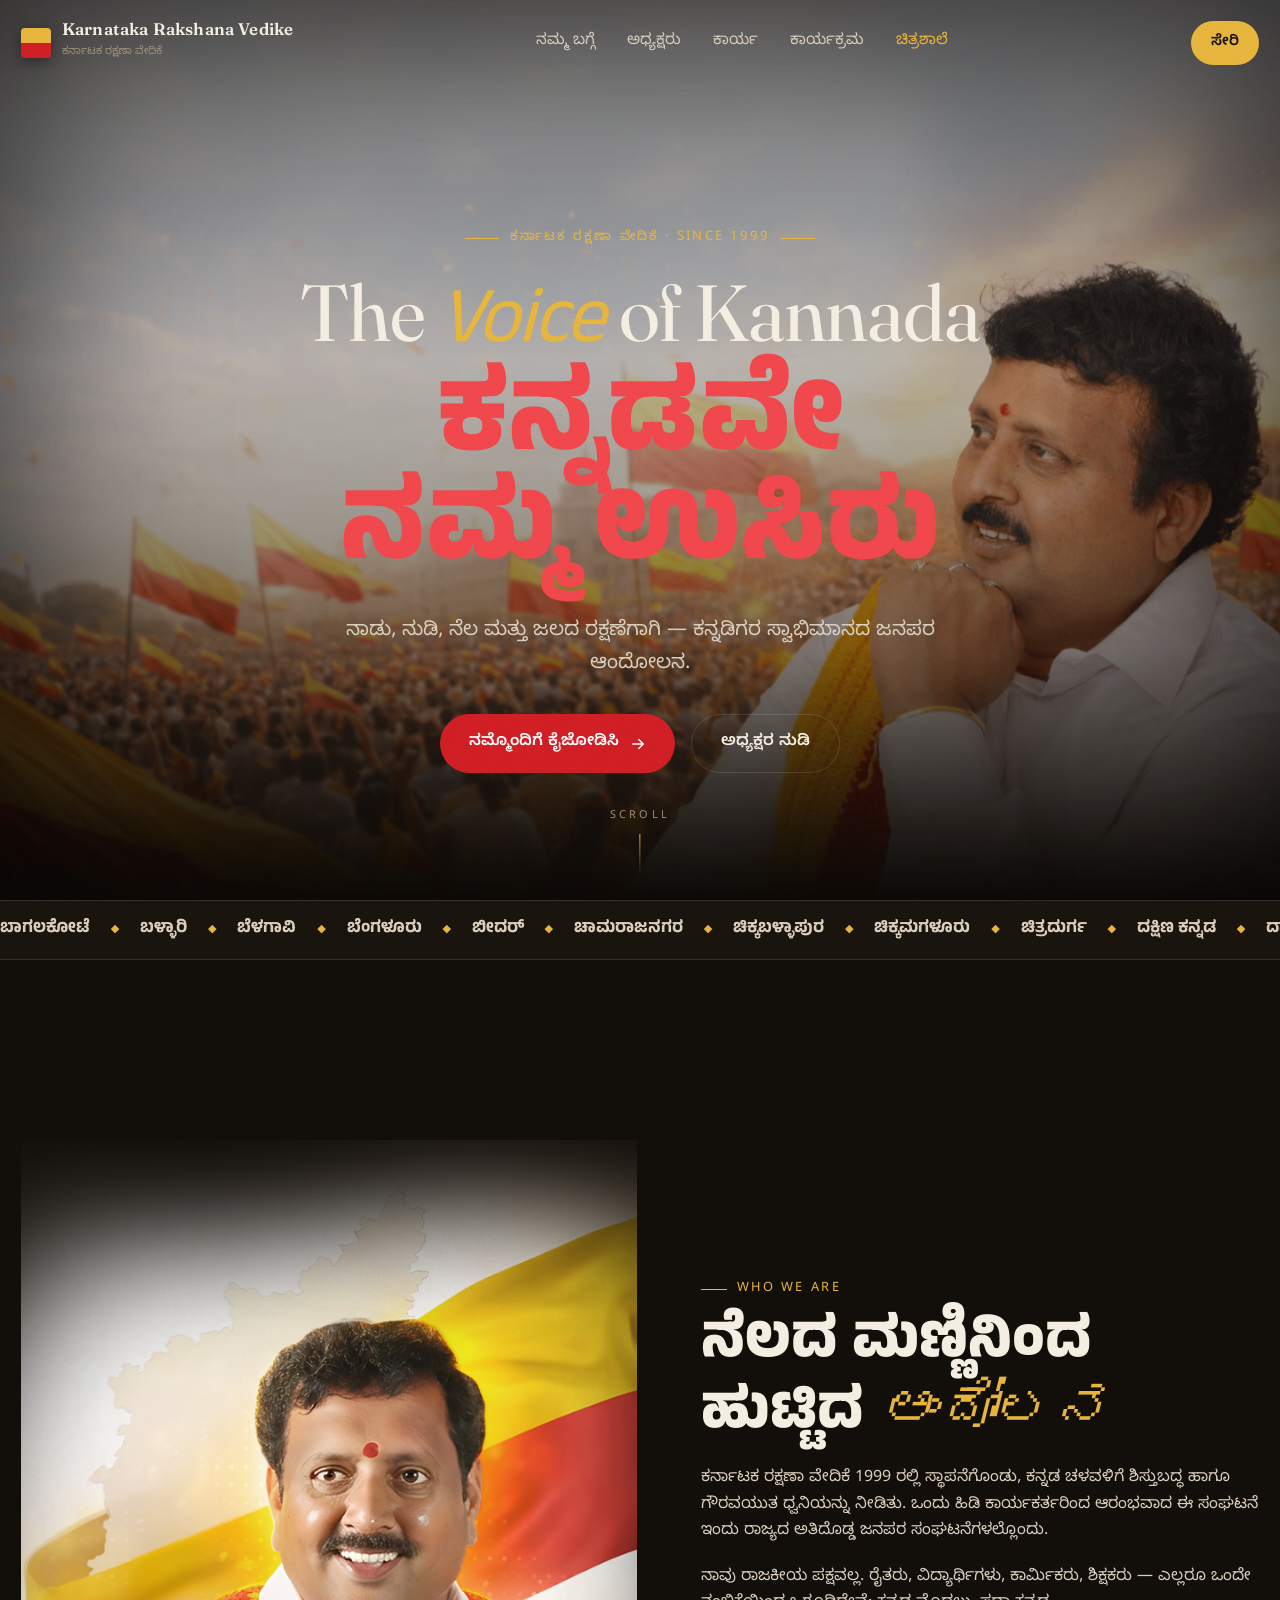
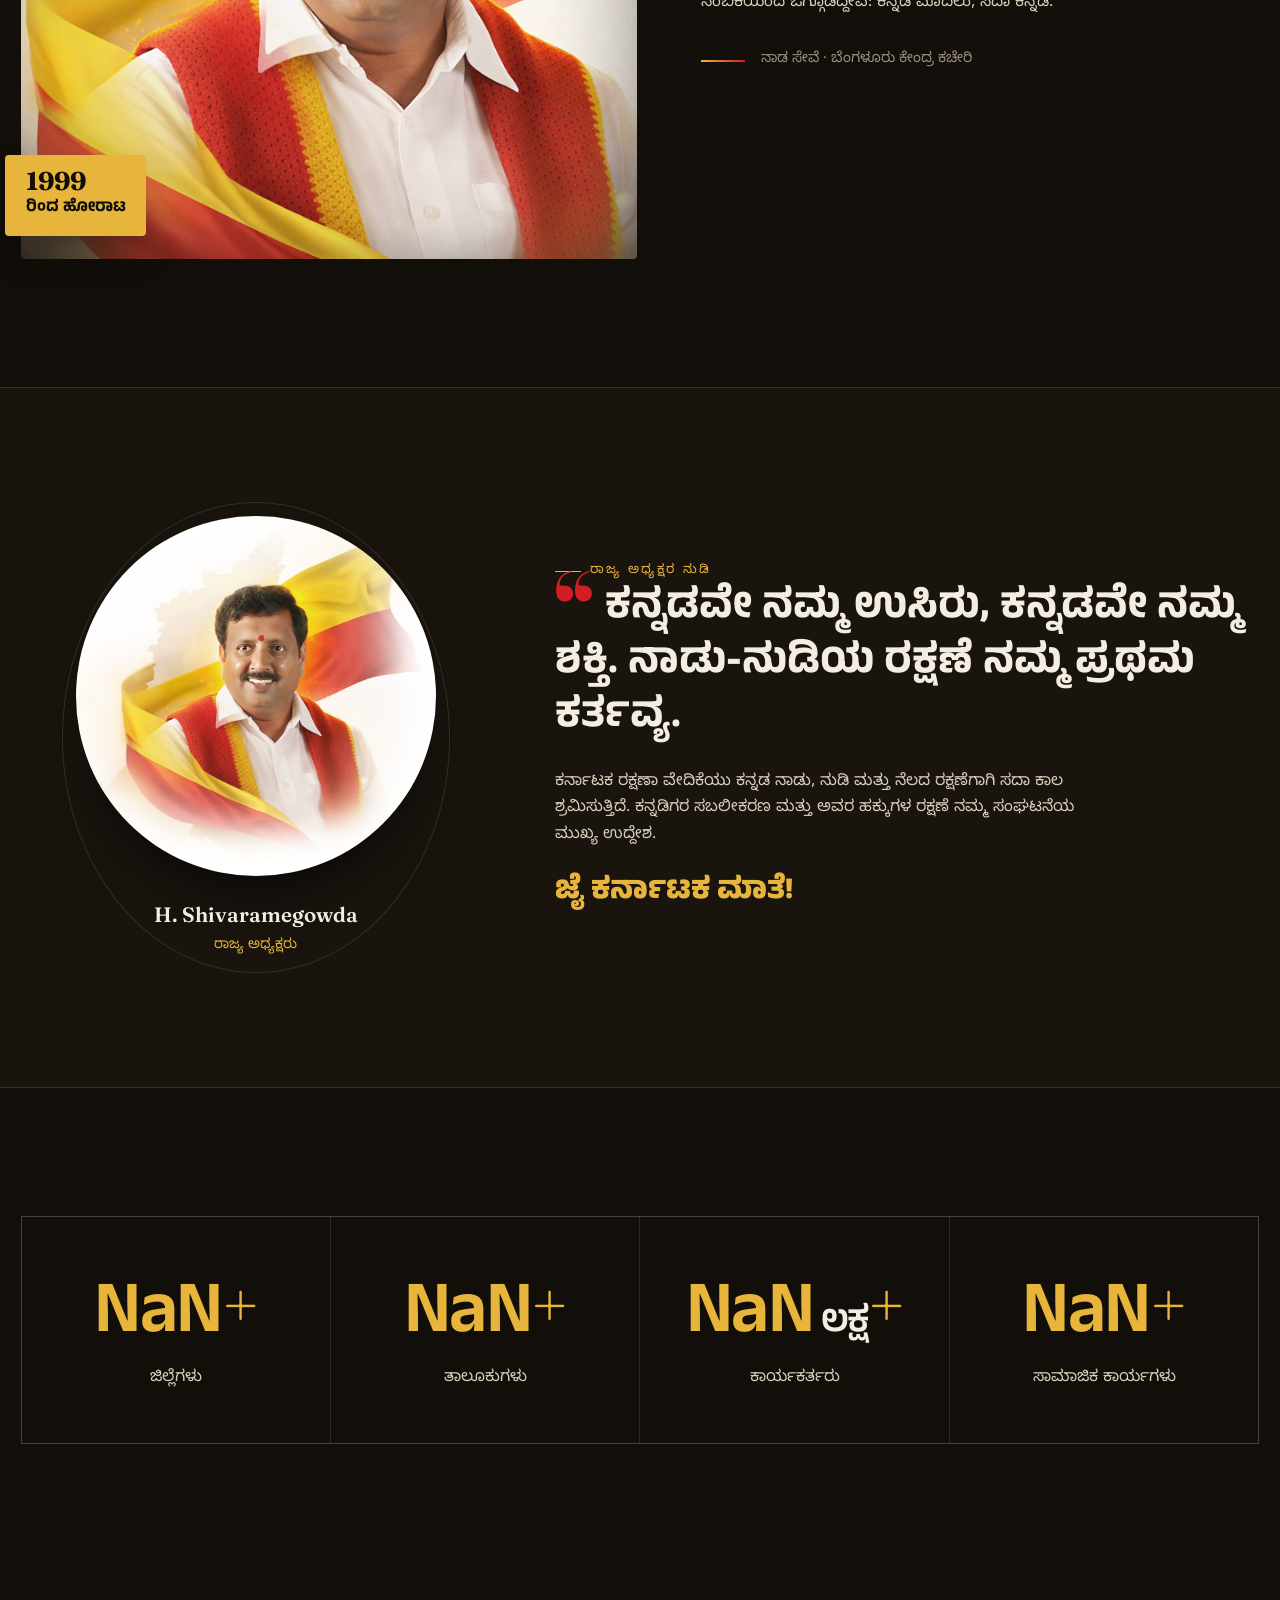
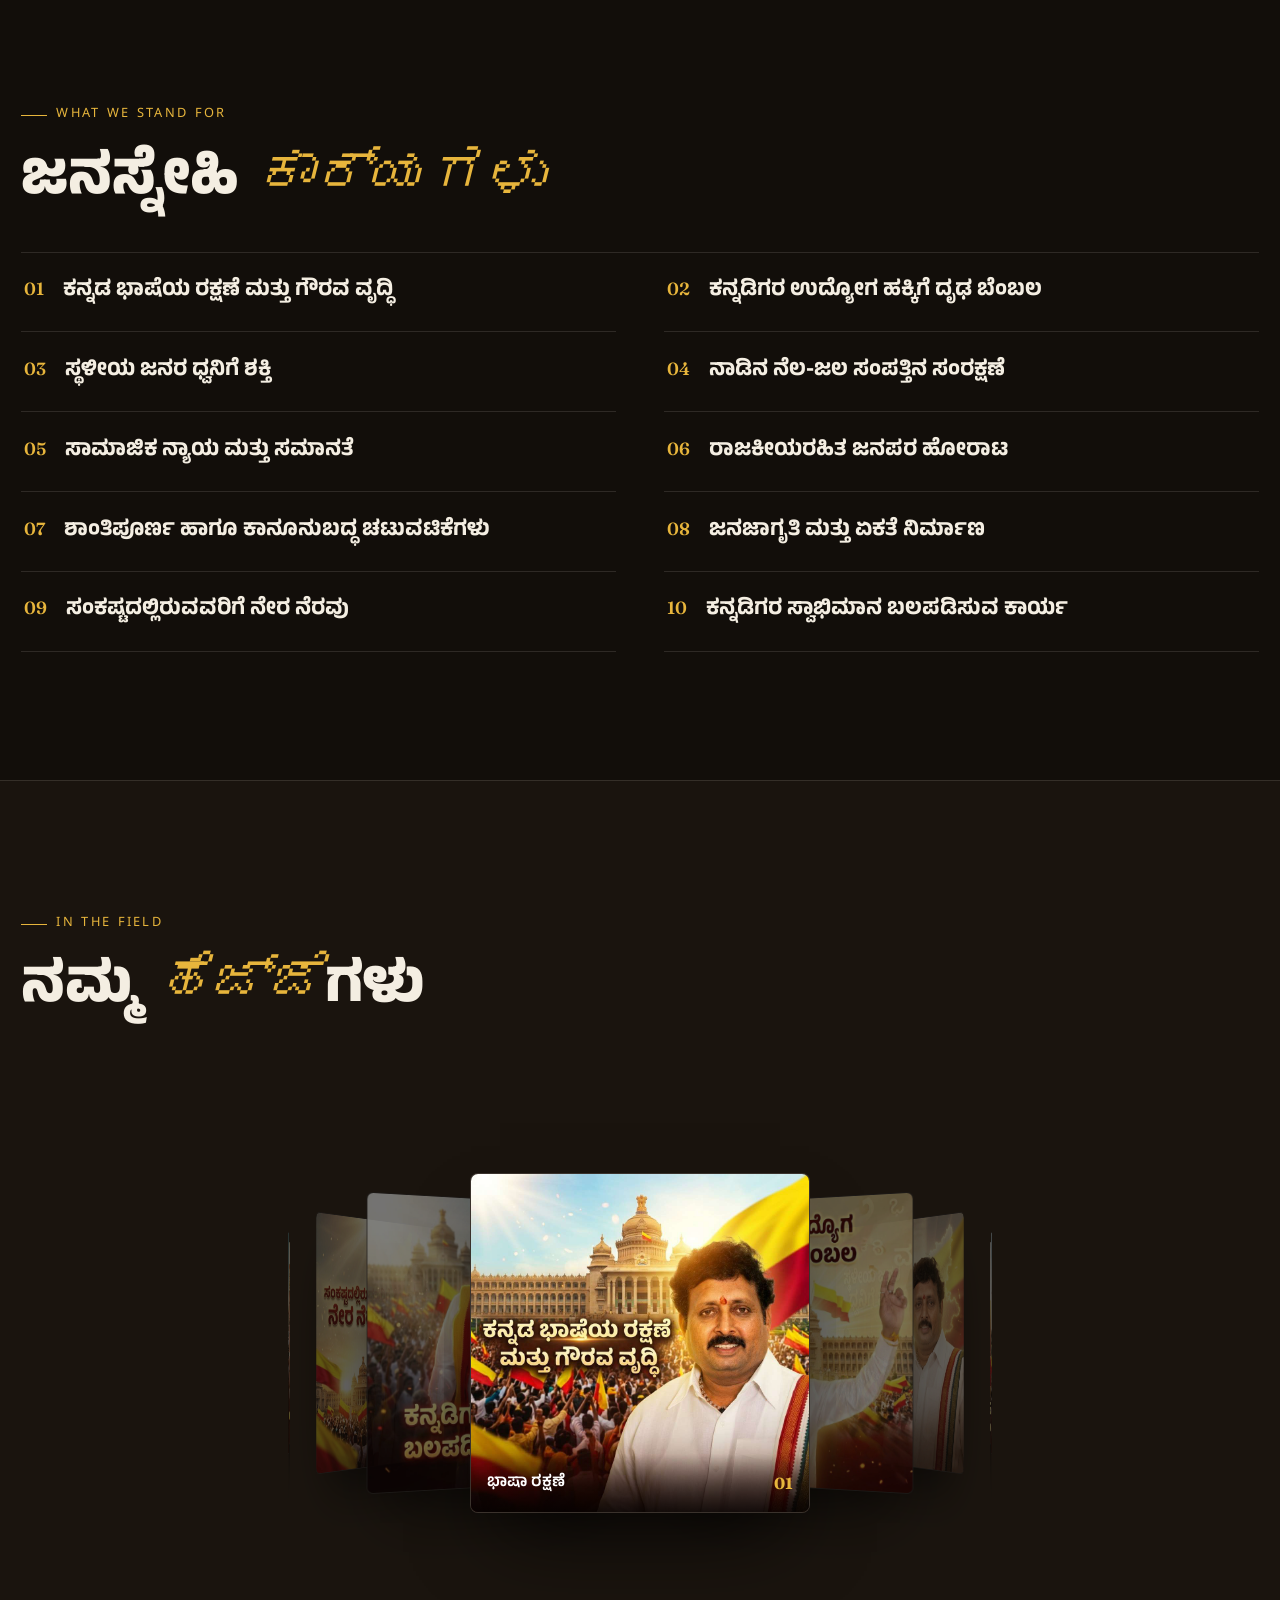
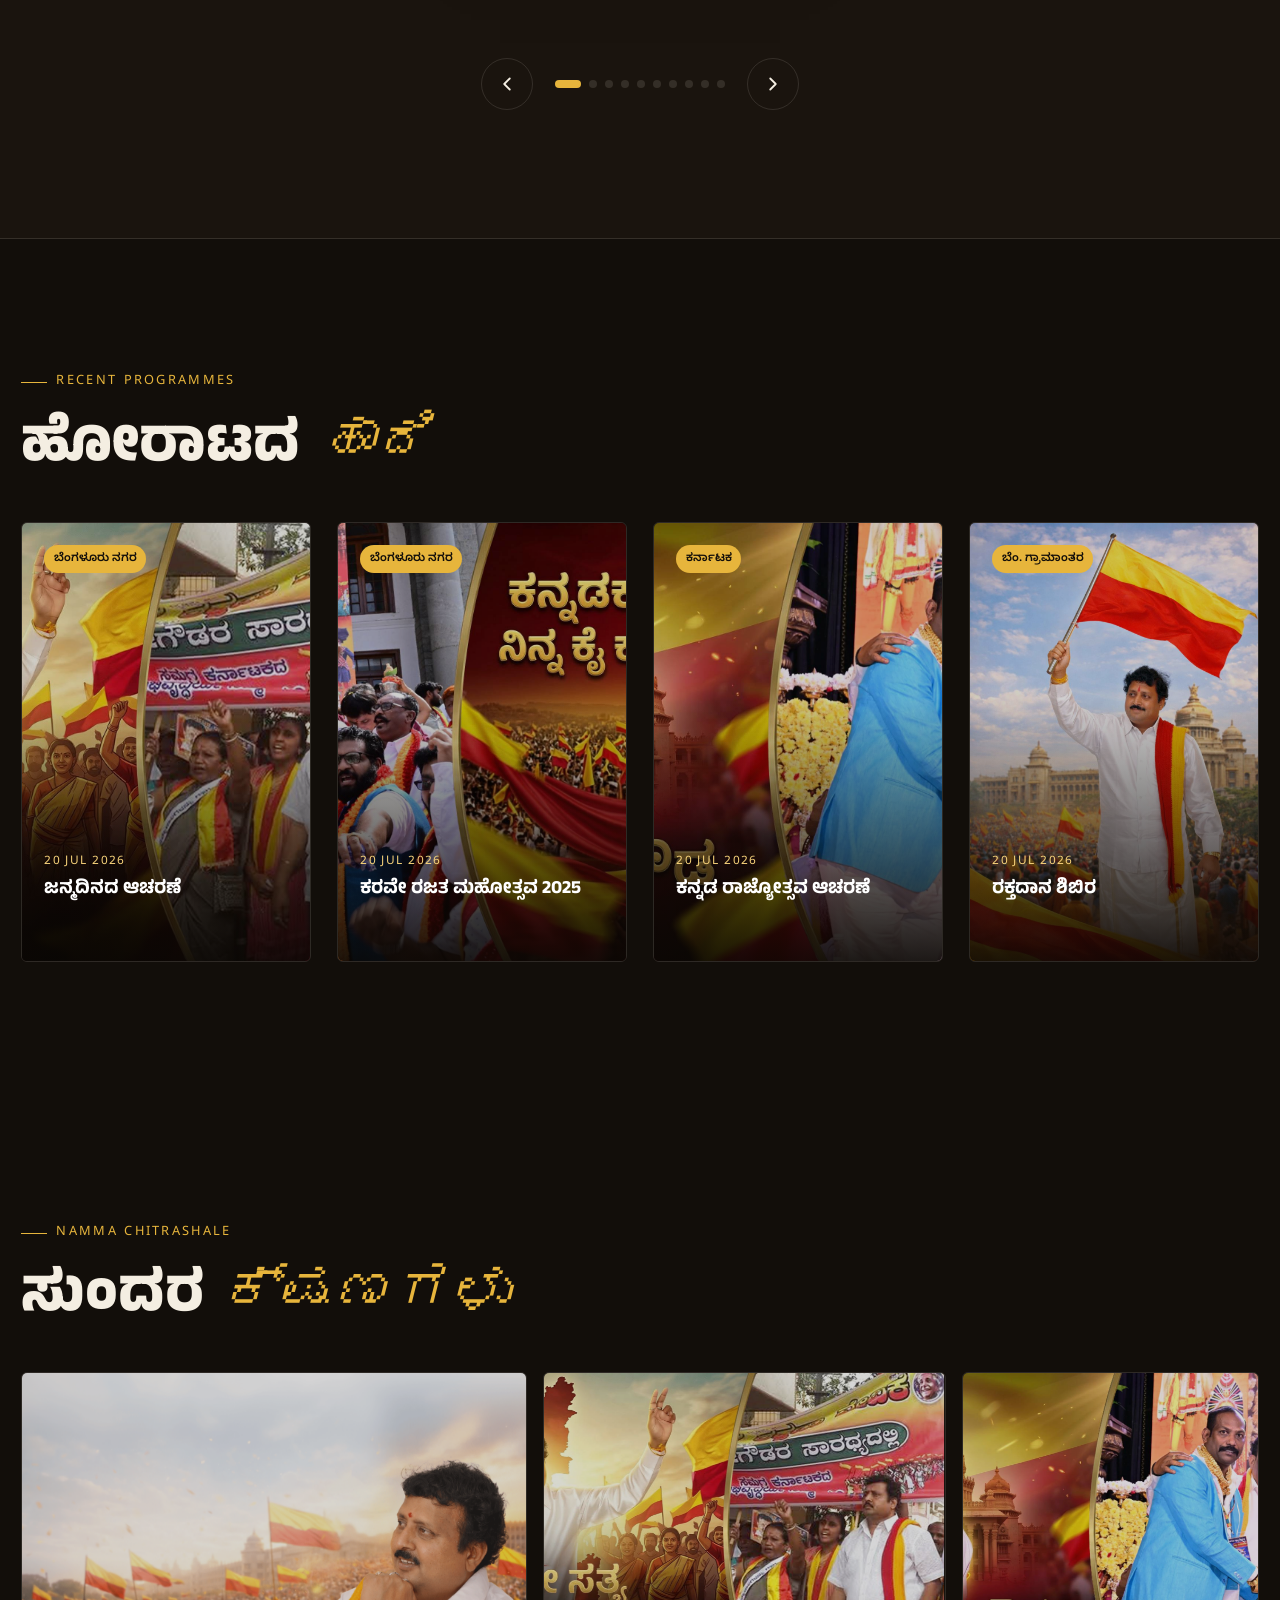
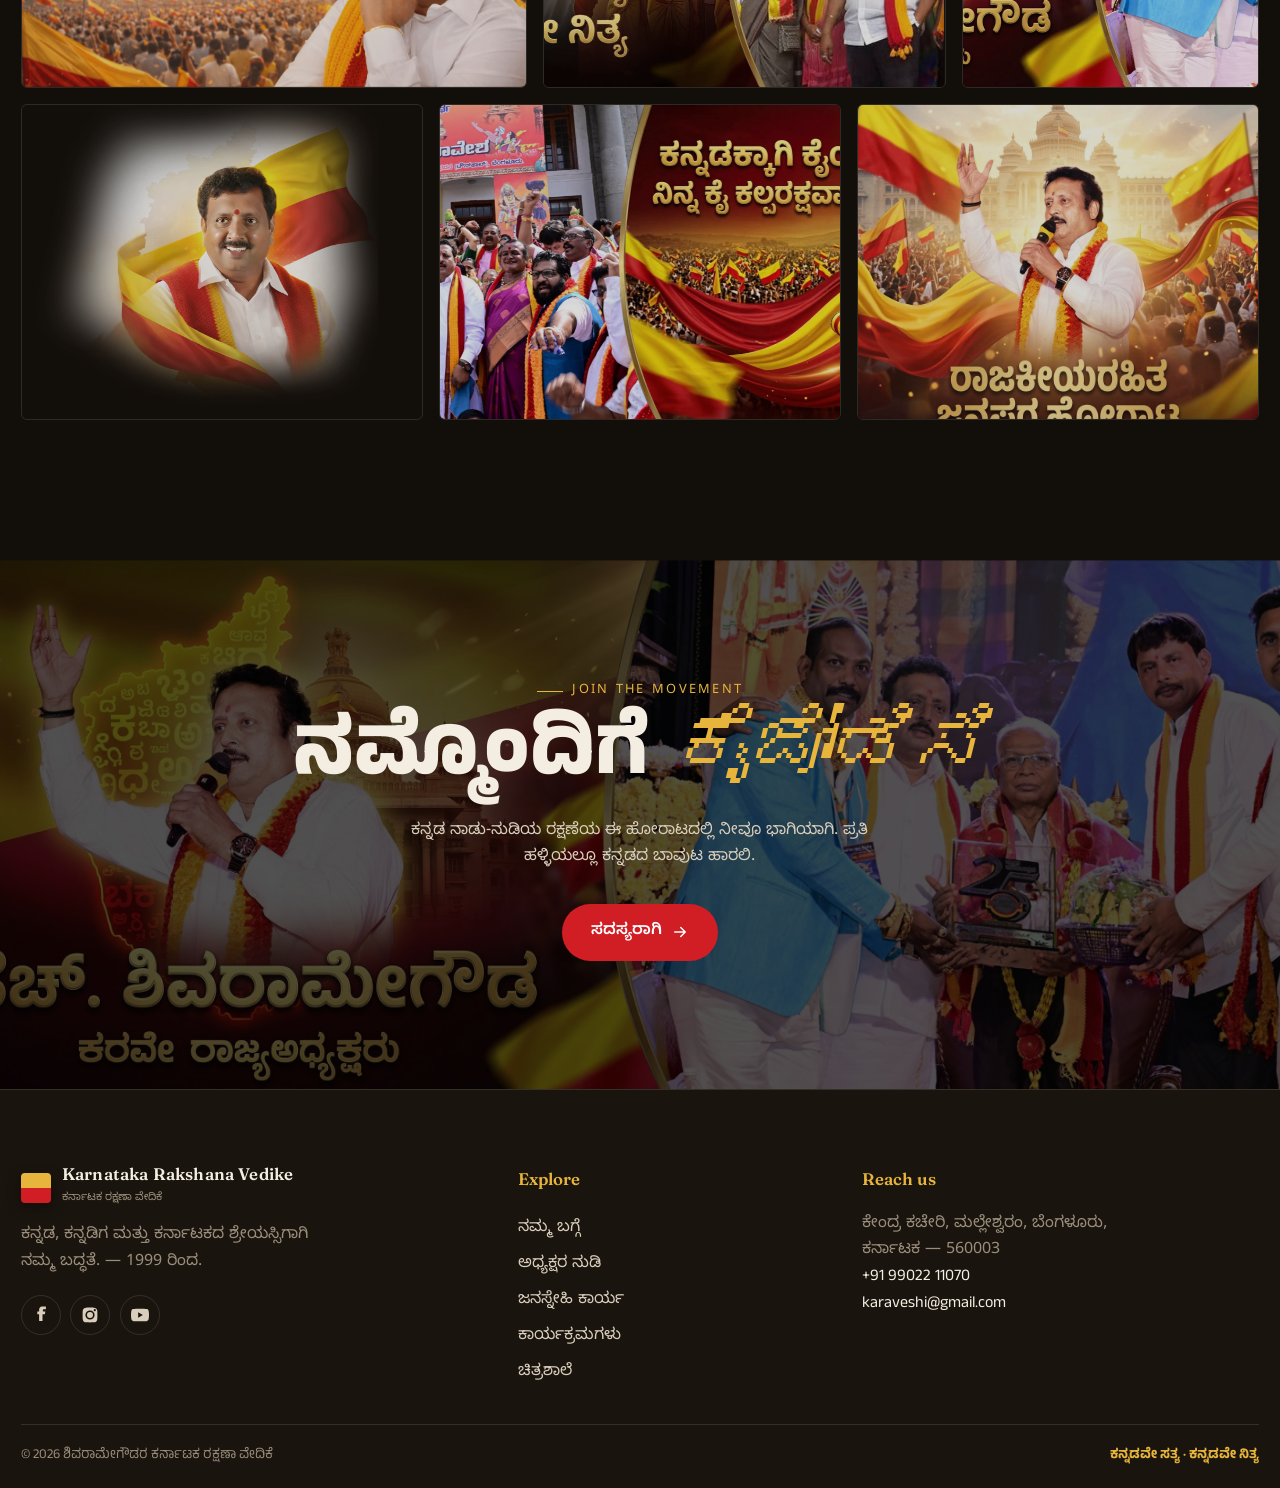
==== commit 8b4e7d8b: "index2 hero: full-screen cinematic with slow zoom + centered headline Replace the slideshow hero wit" ====
--- a/index2.html
+++ b/index2.html
@@ -45,34 +45,23 @@
   </nav>
 
   <main id="top">
-    <!-- Hero: auto slideshow -->
-    <section class="hero" id="hero" aria-roledescription="carousel" aria-label="Featured">
-      <div class="hero__slides" id="heroSlides" aria-hidden="true">
-        <div class="hslide is-active"><img src="assets/media/banner/bannat-5.png" alt="" style="object-position:72% center" /></div>
-        <div class="hslide"><img src="assets/media/banner/banner-2.jpg" alt="" /></div>
-        <div class="hslide"><img src="assets/media/banner/banner-4.jpg" alt="" /></div>
-        <div class="hslide"><img src="assets/media/banner/banner-3.jpg" alt="" /></div>
-      </div>
+    <!-- Hero: full-screen cinematic -->
+    <section class="hero hero--cine" id="hero">
+      <div class="hero__img" id="heroImg" aria-hidden="true"><img src="assets/media/banner/bannat-5.png" alt="" /></div>
       <div class="hero__grad" aria-hidden="true"></div>
       <div class="hero__vig" aria-hidden="true"></div>
-
-      <button class="hero__arrow hero__arrow--prev" id="heroPrev" type="button" aria-label="Previous"><svg viewBox="0 0 24 24" fill="none" stroke="currentColor" stroke-width="1.6" stroke-linecap="round" stroke-linejoin="round"><path d="M15 18l-6-6 6-6"/></svg></button>
-      <button class="hero__arrow hero__arrow--next" id="heroNext" type="button" aria-label="Next"><svg viewBox="0 0 24 24" fill="none" stroke="currentColor" stroke-width="1.6" stroke-linecap="round" stroke-linejoin="round"><path d="M9 6l6 6-6 6"/></svg></button>
-
-      <div class="wrap hero__in">
-        <span class="kicker" data-reveal><i></i> ಕರ್ನಾಟಕ ರಕ್ಷಣಾ ವೇದಿಕೆ · Since 1999</span>
-        <h1 class="hero__title">
+      <div class="wrap hero__in hero__in--center">
+        <span class="kicker kicker--c" data-reveal><i></i> ಕರ್ನಾಟಕ ರಕ್ಷಣಾ ವೇದಿಕೆ · Since 1999 <i></i></span>
+        <h1 class="hero__title hero__title--c">
           <span class="en" data-reveal data-delay="80">The <em>Voice</em> of Kannada</span>
           <span class="kn" data-reveal data-delay="180" lang="kn">ಕನ್ನಡವೇ ನಮ್ಮ ಉಸಿರು</span>
         </h1>
         <p class="hero__sub" data-reveal data-delay="300" lang="kn">ನಾಡು, ನುಡಿ, ನೆಲ ಮತ್ತು ಜಲದ ರಕ್ಷಣೆಗಾಗಿ — ಕನ್ನಡಿಗರ ಸ್ವಾಭಿಮಾನದ ಜನಪರ ಆಂದೋಲನ.</p>
-        <div class="hero__cta" data-reveal data-delay="420">
+        <div class="hero__cta hero__cta--c" data-reveal data-delay="420">
           <a class="btn btn--fill" href="#join" lang="kn">ನಮ್ಮೊಂದಿಗೆ ಕೈಜೋಡಿಸಿ <svg viewBox="0 0 24 24" fill="none" stroke="currentColor" stroke-width="2" stroke-linecap="round" stroke-linejoin="round"><path d="M5 12h14M13 6l6 6-6 6"/></svg></a>
           <a class="btn btn--ghost" href="#leaders" lang="kn">ಅಧ್ಯಕ್ಷರ ನುಡಿ</a>
         </div>
       </div>
-
-      <div class="hero__dots" id="heroDots" role="tablist" aria-label="Choose slide"></div>
       <div class="cue" aria-hidden="true">Scroll<i></i></div>
     </section>
 
--- a/assets/styles2.css
+++ b/assets/styles2.css
@@ -88,28 +88,22 @@
 .sheet a { font-family: var(--kn); font-weight: 700; font-size: 2rem; padding: .6rem 0; border-bottom: 1px solid var(--line); color: var(--bone); }
 @media (min-width: 960px) { .sheet { display: none; } }
 
-/* ---------- Hero: auto slideshow ---------- */
+/* ---------- Hero: full-screen cinematic ---------- */
 .hero { position: relative; min-height: 100svh; display: grid; align-items: center; overflow: hidden; }
-.hero__slides { position: absolute; inset: 0; z-index: 0; }
-.hslide { position: absolute; inset: 0; opacity: 0; visibility: hidden; transition: opacity 1.1s var(--e-out), visibility 1.1s var(--e-out); }
-.hslide.is-active { opacity: 1; visibility: visible; }
-.hslide img { width: 100%; height: 100%; object-fit: cover; object-position: center; transform: scale(1.05); transition: transform 7s ease-out; }
-.hslide.is-active img { transform: scale(1); }
-.hero__arrow {
-  position: absolute; top: 50%; transform: translateY(-50%); z-index: 4;
-  width: 54px; height: 54px; border-radius: 50%; border: 1px solid var(--line);
-  background: color-mix(in srgb, var(--ink) 45%, transparent); backdrop-filter: blur(6px); -webkit-backdrop-filter: blur(6px);
-  display: grid; place-items: center; color: var(--bone);
-  transition: background .35s, border-color .35s, transform .35s var(--e-out), color .35s;
-}
-.hero__arrow:hover { border-color: var(--gold); color: var(--gold); transform: translateY(-50%) scale(1.08); }
-.hero__arrow svg { width: 24px; height: 24px; }
-.hero__arrow--prev { left: clamp(.7rem, 2vw, 2rem); }
-.hero__arrow--next { right: clamp(.7rem, 2vw, 2rem); }
-.hero__dots { position: absolute; bottom: 4.4rem; left: 50%; transform: translateX(-50%); z-index: 4; display: flex; gap: .55rem; }
-.hero__dots button { width: 9px; height: 9px; border-radius: 50%; background: rgba(244,238,226,.35); transition: width .45s var(--e-out), background .45s; }
-.hero__dots button.on { width: 30px; border-radius: 6px; background: var(--gold); }
-@media (max-width: 600px) { .hero__arrow { display: none; } .hero__dots { bottom: 3.2rem; } }
+.hero__img { position: absolute; inset: 0; z-index: 0; overflow: hidden; will-change: transform; }
+.hero__img img { width: 100%; height: 100%; object-fit: cover; object-position: 62% center; transform: scale(1.06); animation: kenburns 28s ease-in-out infinite alternate; will-change: transform; }
+@keyframes kenburns { 0% { transform: scale(1.06) translate(0, 0); } 100% { transform: scale(1.2) translate(-1.6%, -1.2%); } }
+.hero--cine .hero__grad { background:
+  radial-gradient(120% 90% at 50% 42%, transparent 30%, rgba(10,7,4,.5) 100%),
+  linear-gradient(180deg, rgba(10,7,4,.5) 0%, rgba(10,7,4,.28) 40%, rgba(10,7,4,.5) 72%, var(--ink) 100%); }
+.hero--cine .hero__vig { box-shadow: inset 0 0 180px 20px rgba(0,0,0,.55); }
+.hero__in--center { text-align: center; max-width: 940px; margin-inline: auto; }
+.kicker--c { justify-content: center; }
+.kicker--c i:last-child { display: inline-block; }
+.hero__title--c .en, .hero__title--c .kn { display: block; }
+.hero__in--center .hero__sub { margin-left: auto; margin-right: auto; max-width: 54ch; }
+.hero__cta--c { justify-content: center; }
+@media (prefers-reduced-motion: reduce) { .hero__img img { animation: none; transform: scale(1.03); } }
 .hero__grad { position: absolute; inset: 0; z-index: 1; background:
   linear-gradient(180deg, color-mix(in srgb, var(--ink) 60%, transparent) 0%, transparent 30%, color-mix(in srgb, var(--ink) 55%, transparent) 72%, var(--ink) 100%),
   linear-gradient(90deg, color-mix(in srgb, var(--ink) 85%, transparent) 0%, transparent 55%); }
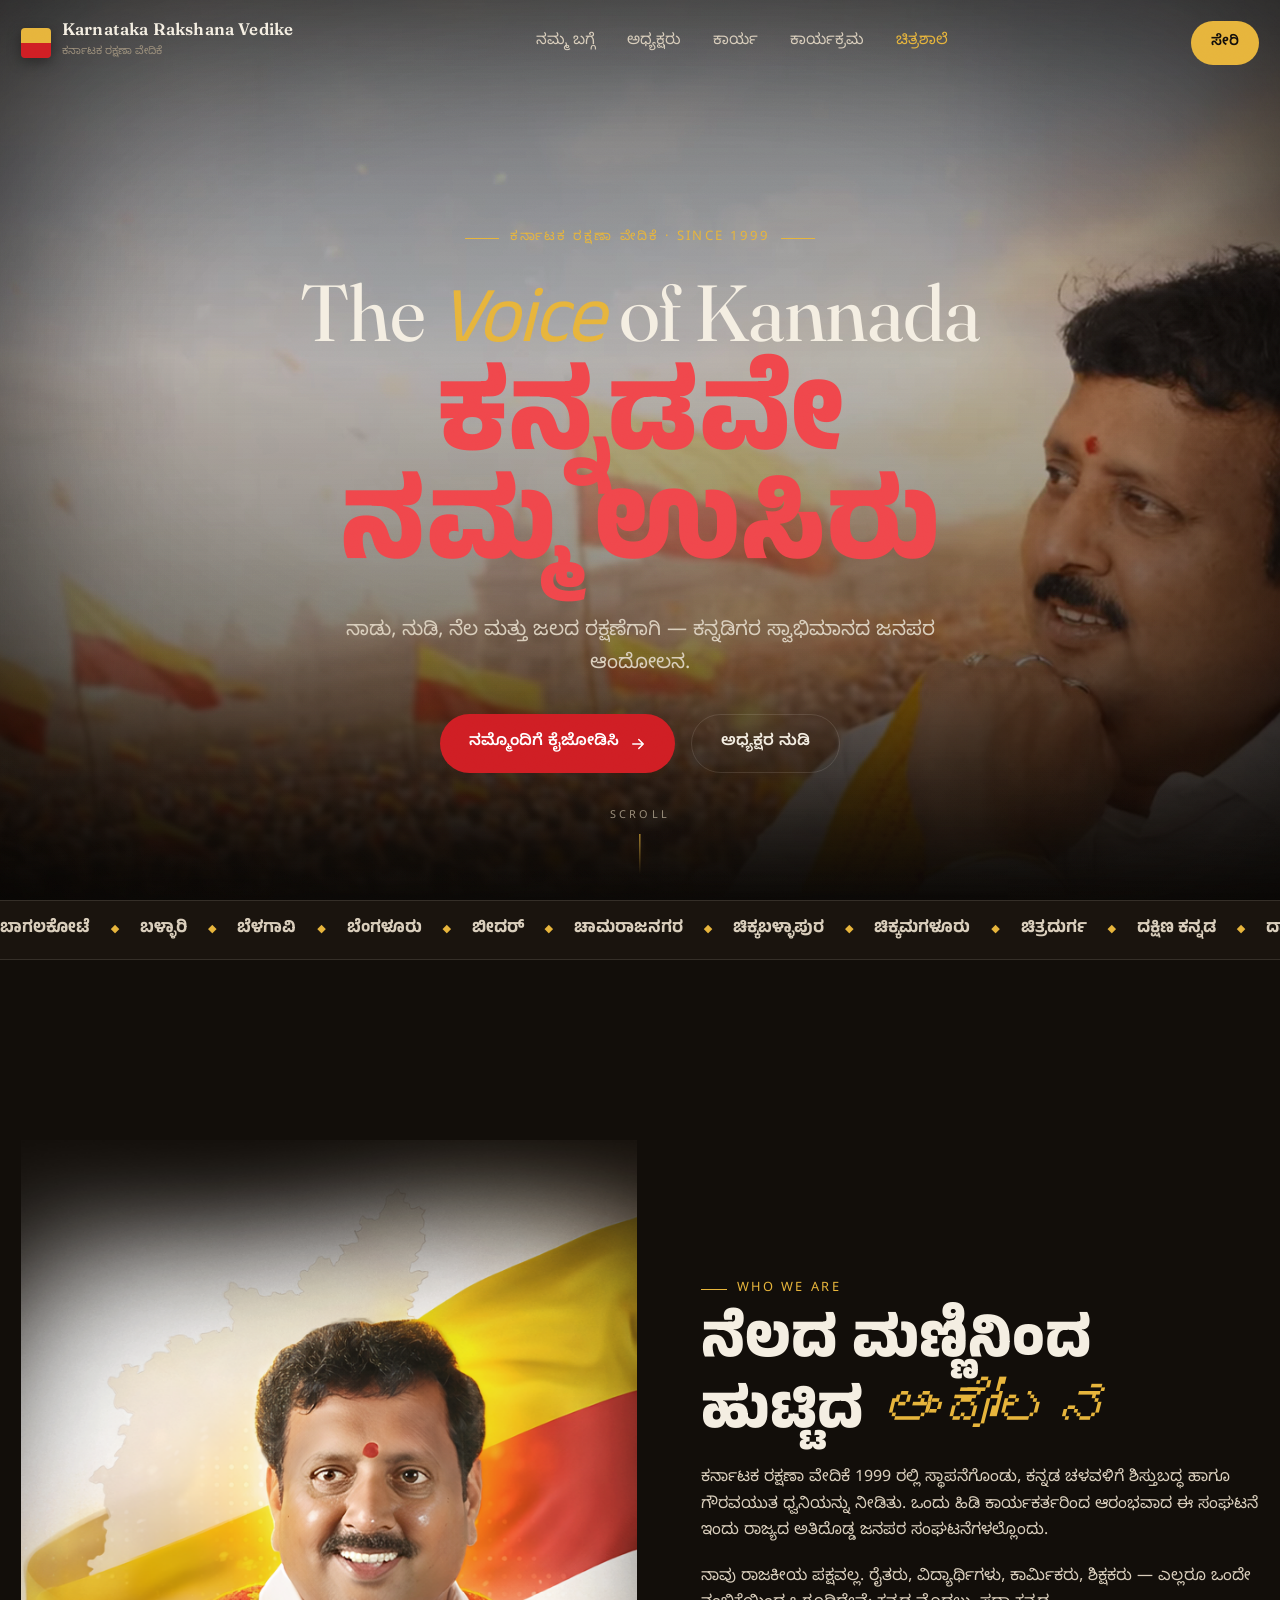
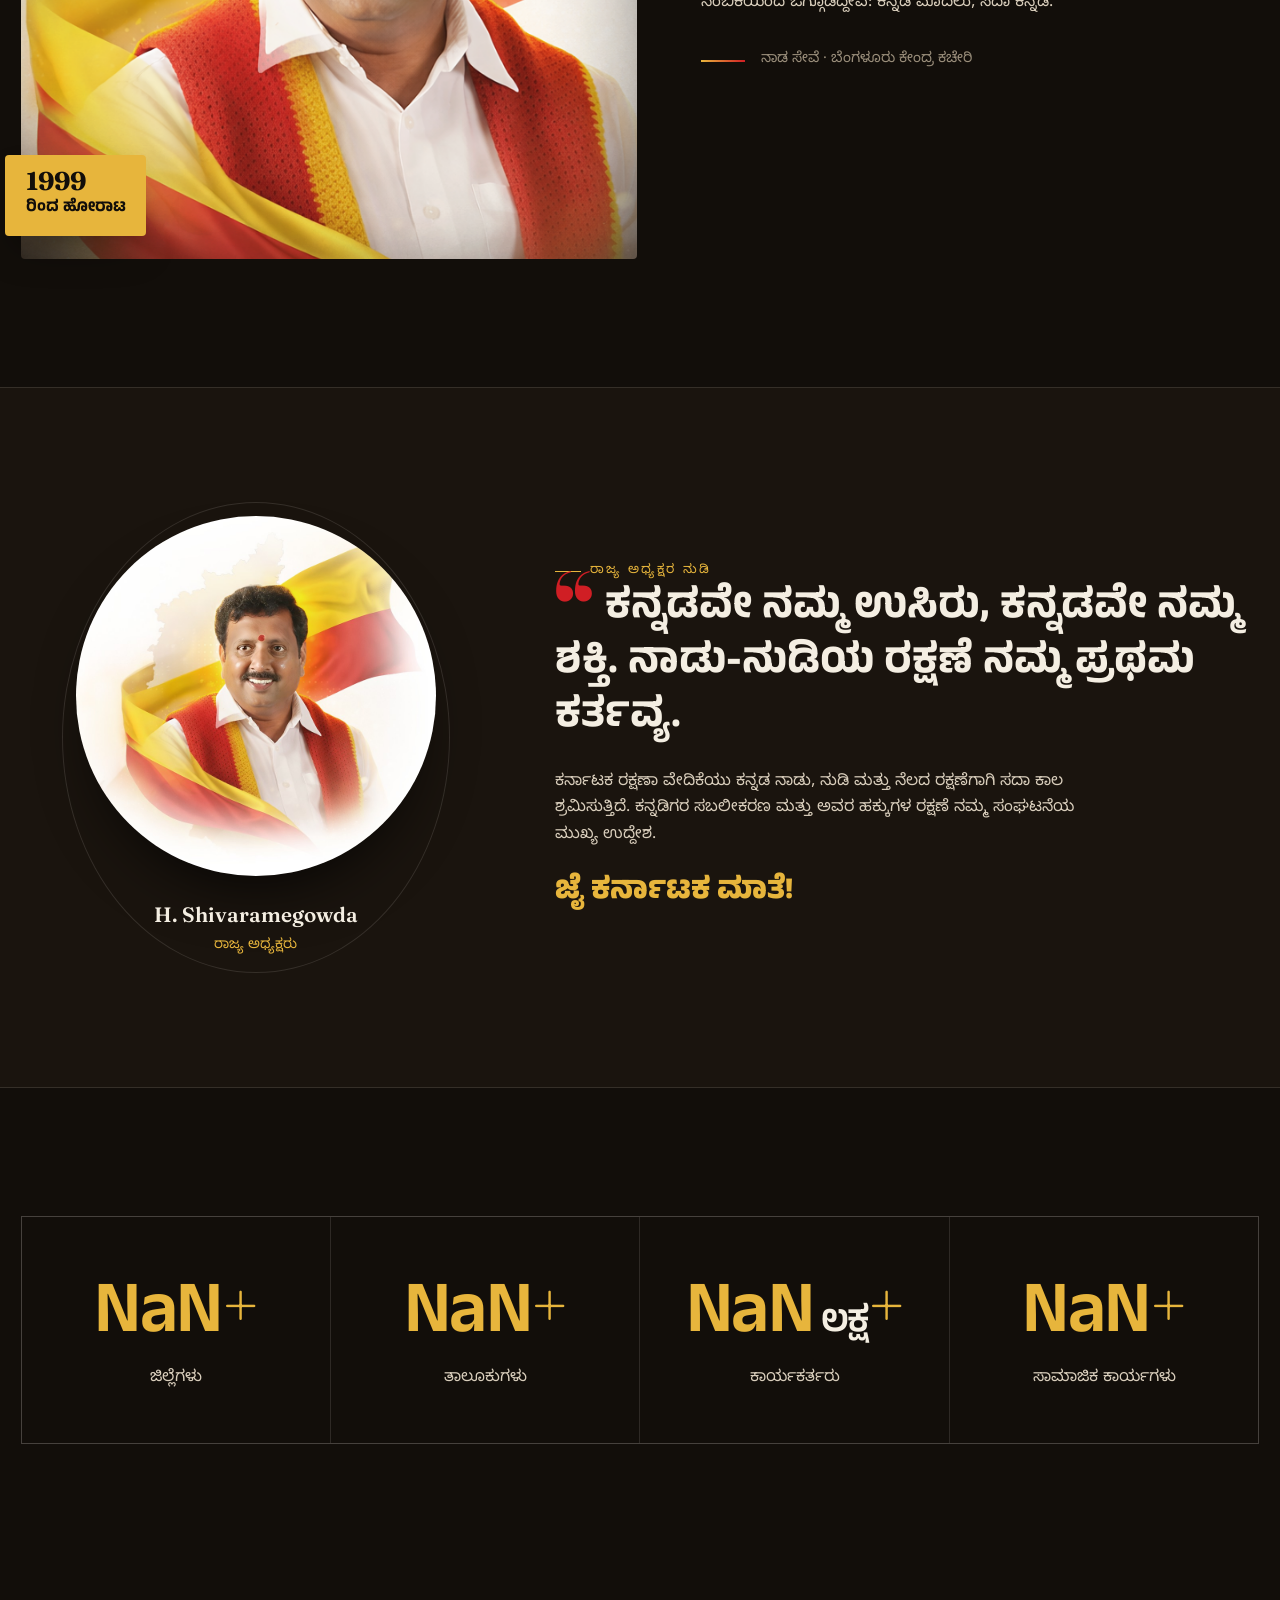
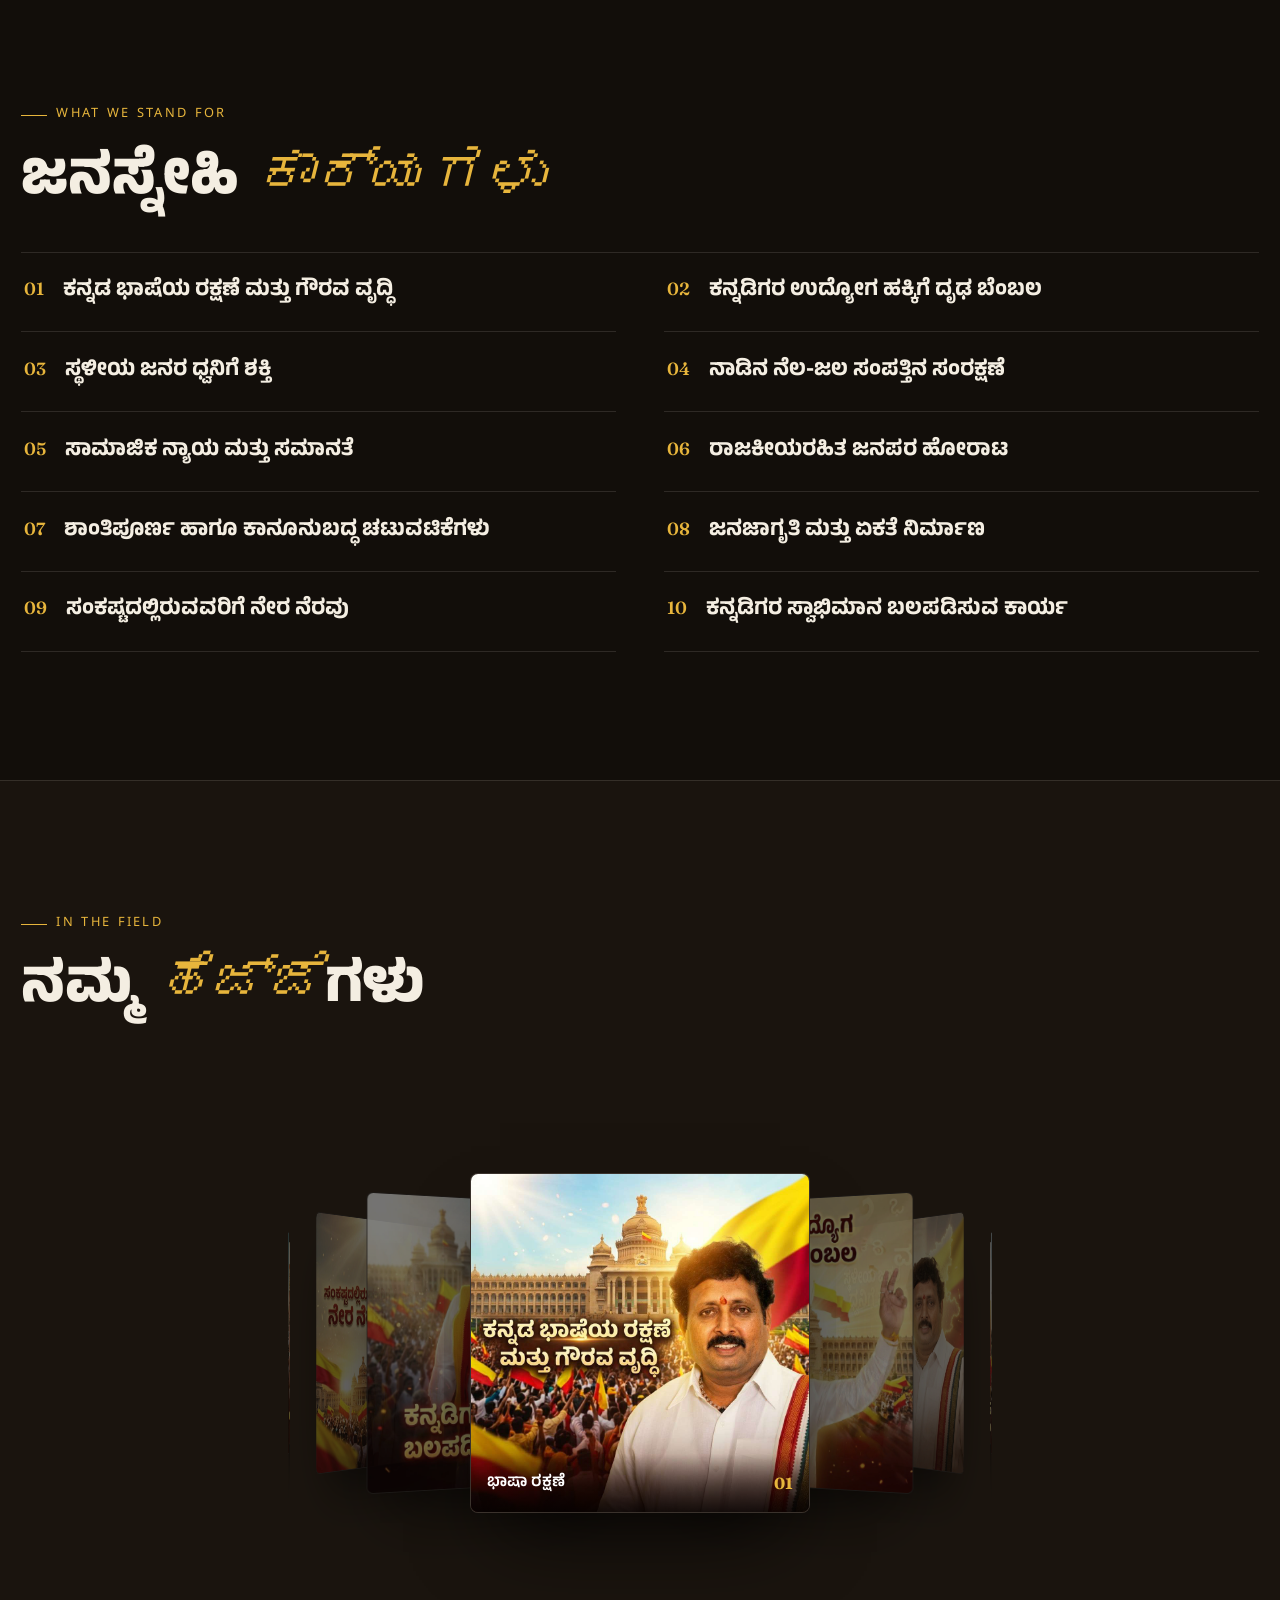
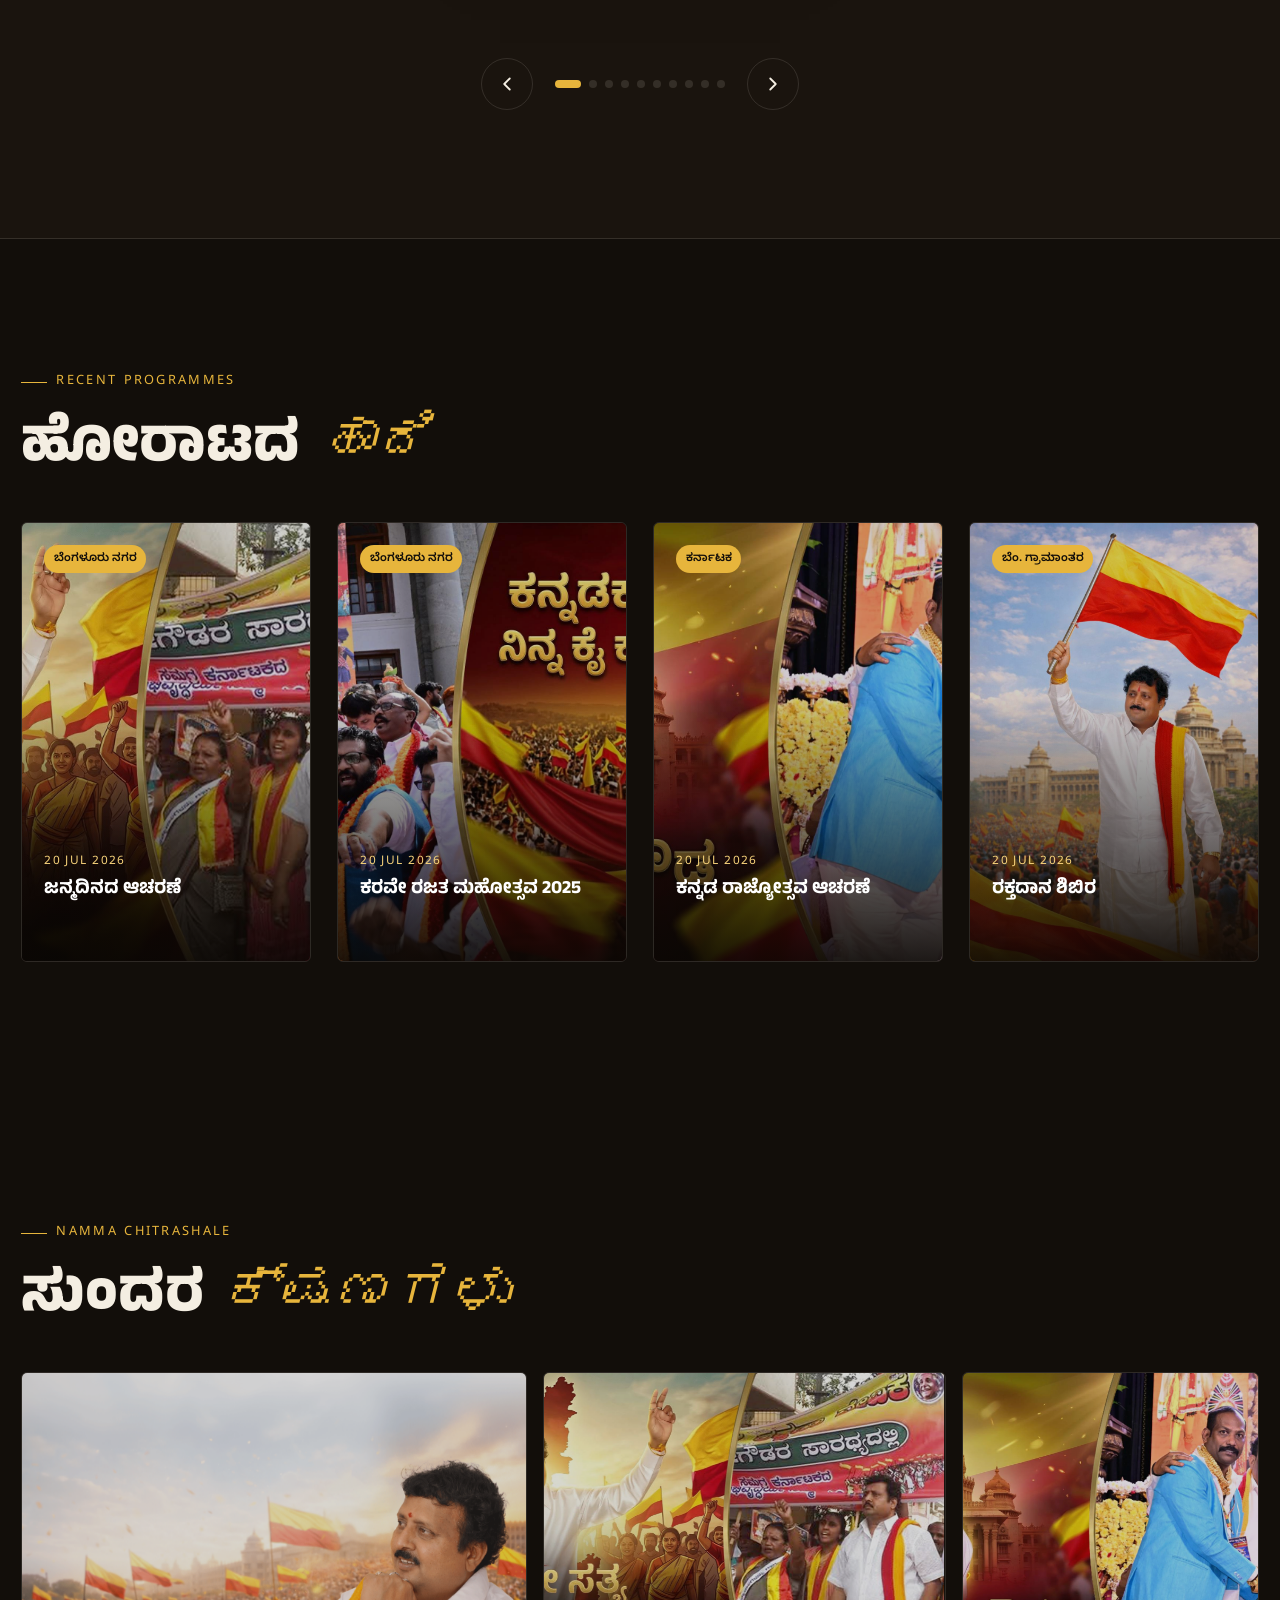
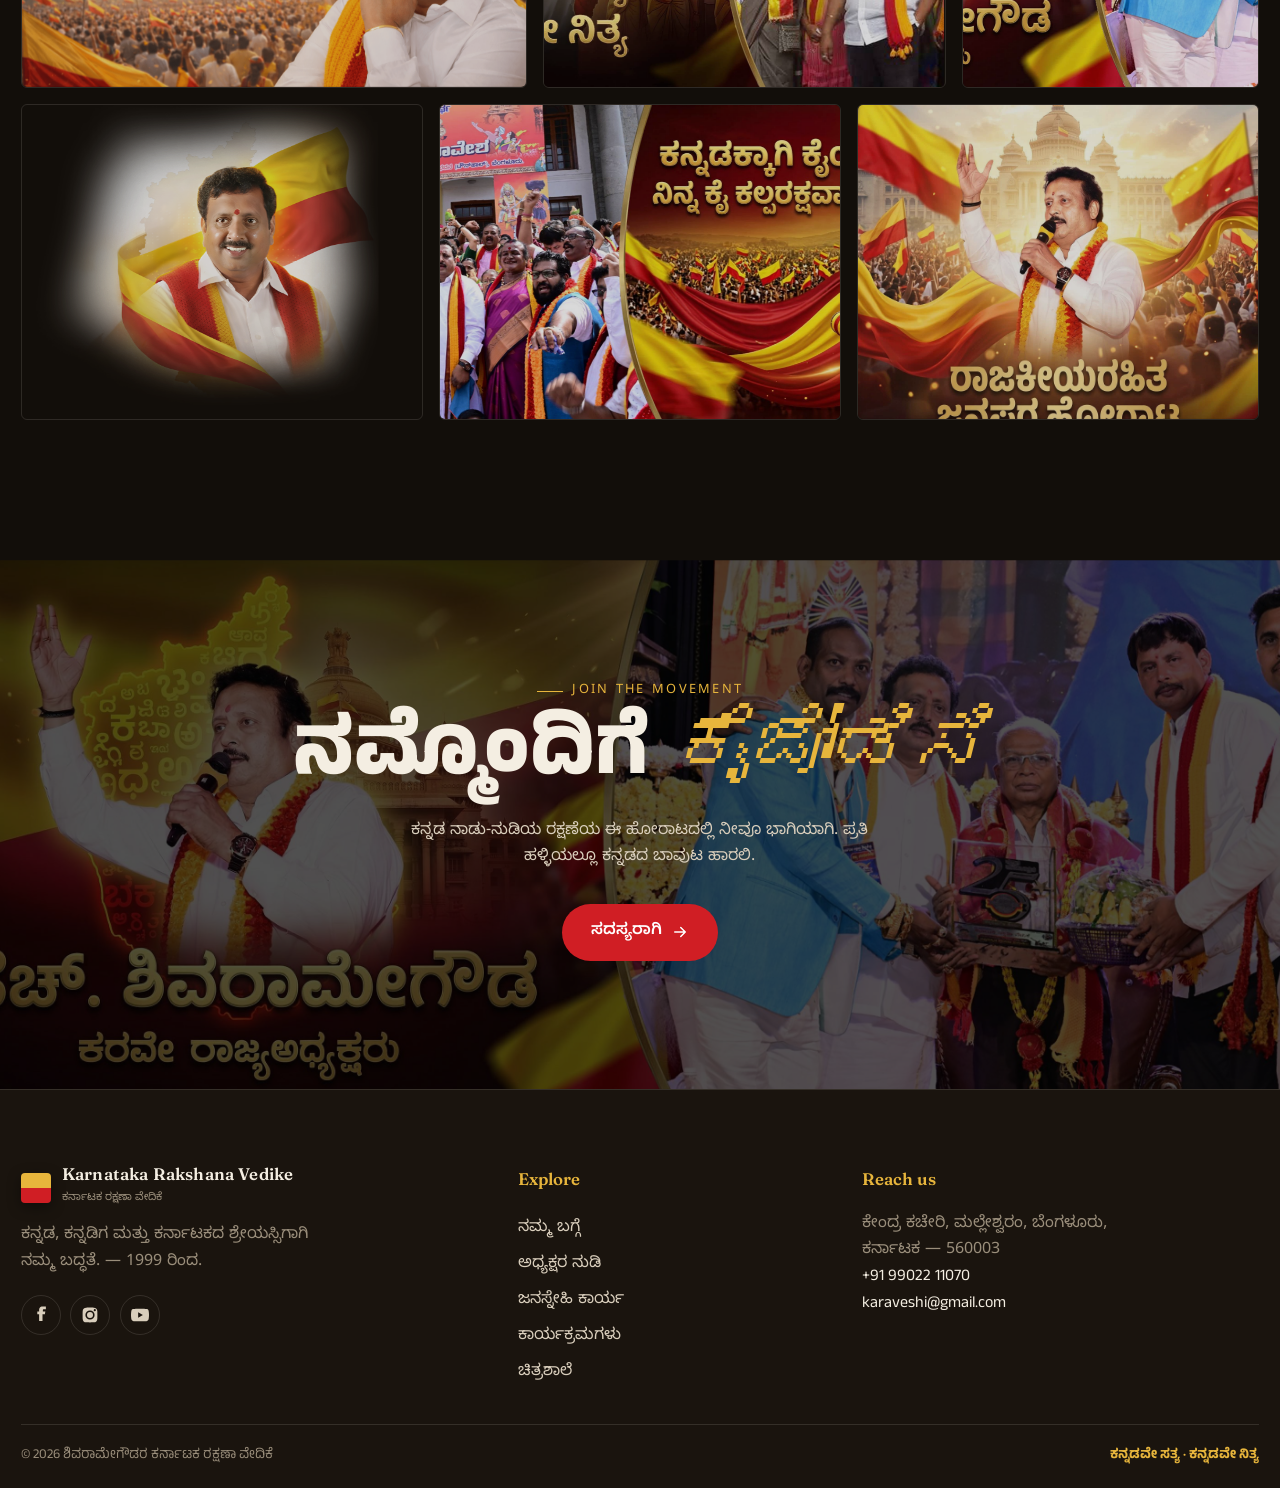
==== commit 835a265c: "index2 hero: real looping background video (cinemagraph) Add an actual <video> background to the her" ====
--- a/index2.html
+++ b/index2.html
@@ -47,7 +47,13 @@
   <main id="top">
     <!-- Hero: full-screen cinematic -->
     <section class="hero hero--cine" id="hero">
-      <div class="hero__img" id="heroImg" aria-hidden="true"><img src="assets/media/banner/bannat-5.png" alt="" /></div>
+      <div class="hero__img" id="heroImg" aria-hidden="true">
+        <video class="hero__vid" id="heroVid" autoplay muted loop playsinline preload="auto" poster="assets/media/video/hero-poster.jpg">
+          <source src="assets/media/video/hero.webm" type="video/webm" />
+          <source src="assets/media/video/hero.mp4" type="video/mp4" />
+          <img src="assets/media/banner/bannat-5.png" alt="" />
+        </video>
+      </div>
       <div class="hero__grad" aria-hidden="true"></div>
       <div class="hero__vig" aria-hidden="true"></div>
       <div class="wrap hero__in hero__in--center">
--- a/assets/styles2.css
+++ b/assets/styles2.css
@@ -90,9 +90,10 @@
 
 /* ---------- Hero: full-screen cinematic ---------- */
 .hero { position: relative; min-height: 100svh; display: grid; align-items: center; overflow: hidden; }
-.hero__img { position: absolute; inset: 0; z-index: 0; overflow: hidden; will-change: transform; }
-.hero__img img { width: 100%; height: 100%; object-fit: cover; object-position: 62% center; transform: scale(1.06); animation: kenburns 28s ease-in-out infinite alternate; will-change: transform; }
-@keyframes kenburns { 0% { transform: scale(1.06) translate(0, 0); } 100% { transform: scale(1.2) translate(-1.6%, -1.2%); } }
+.hero__img { position: absolute; inset: 0; z-index: 0; overflow: hidden; will-change: transform; background: var(--ink); }
+.hero__img > img, .hero__vid, .hero__vid > img { width: 100%; height: 100%; object-fit: cover; object-position: 62% center; display: block; }
+.hero__vid { transform: scale(1.04); }
+@media (prefers-reduced-motion: reduce) { .hero__vid { transform: none; } }
 .hero--cine .hero__grad { background:
   radial-gradient(120% 90% at 50% 42%, transparent 30%, rgba(10,7,4,.5) 100%),
   linear-gradient(180deg, rgba(10,7,4,.5) 0%, rgba(10,7,4,.28) 40%, rgba(10,7,4,.5) 72%, var(--ink) 100%); }
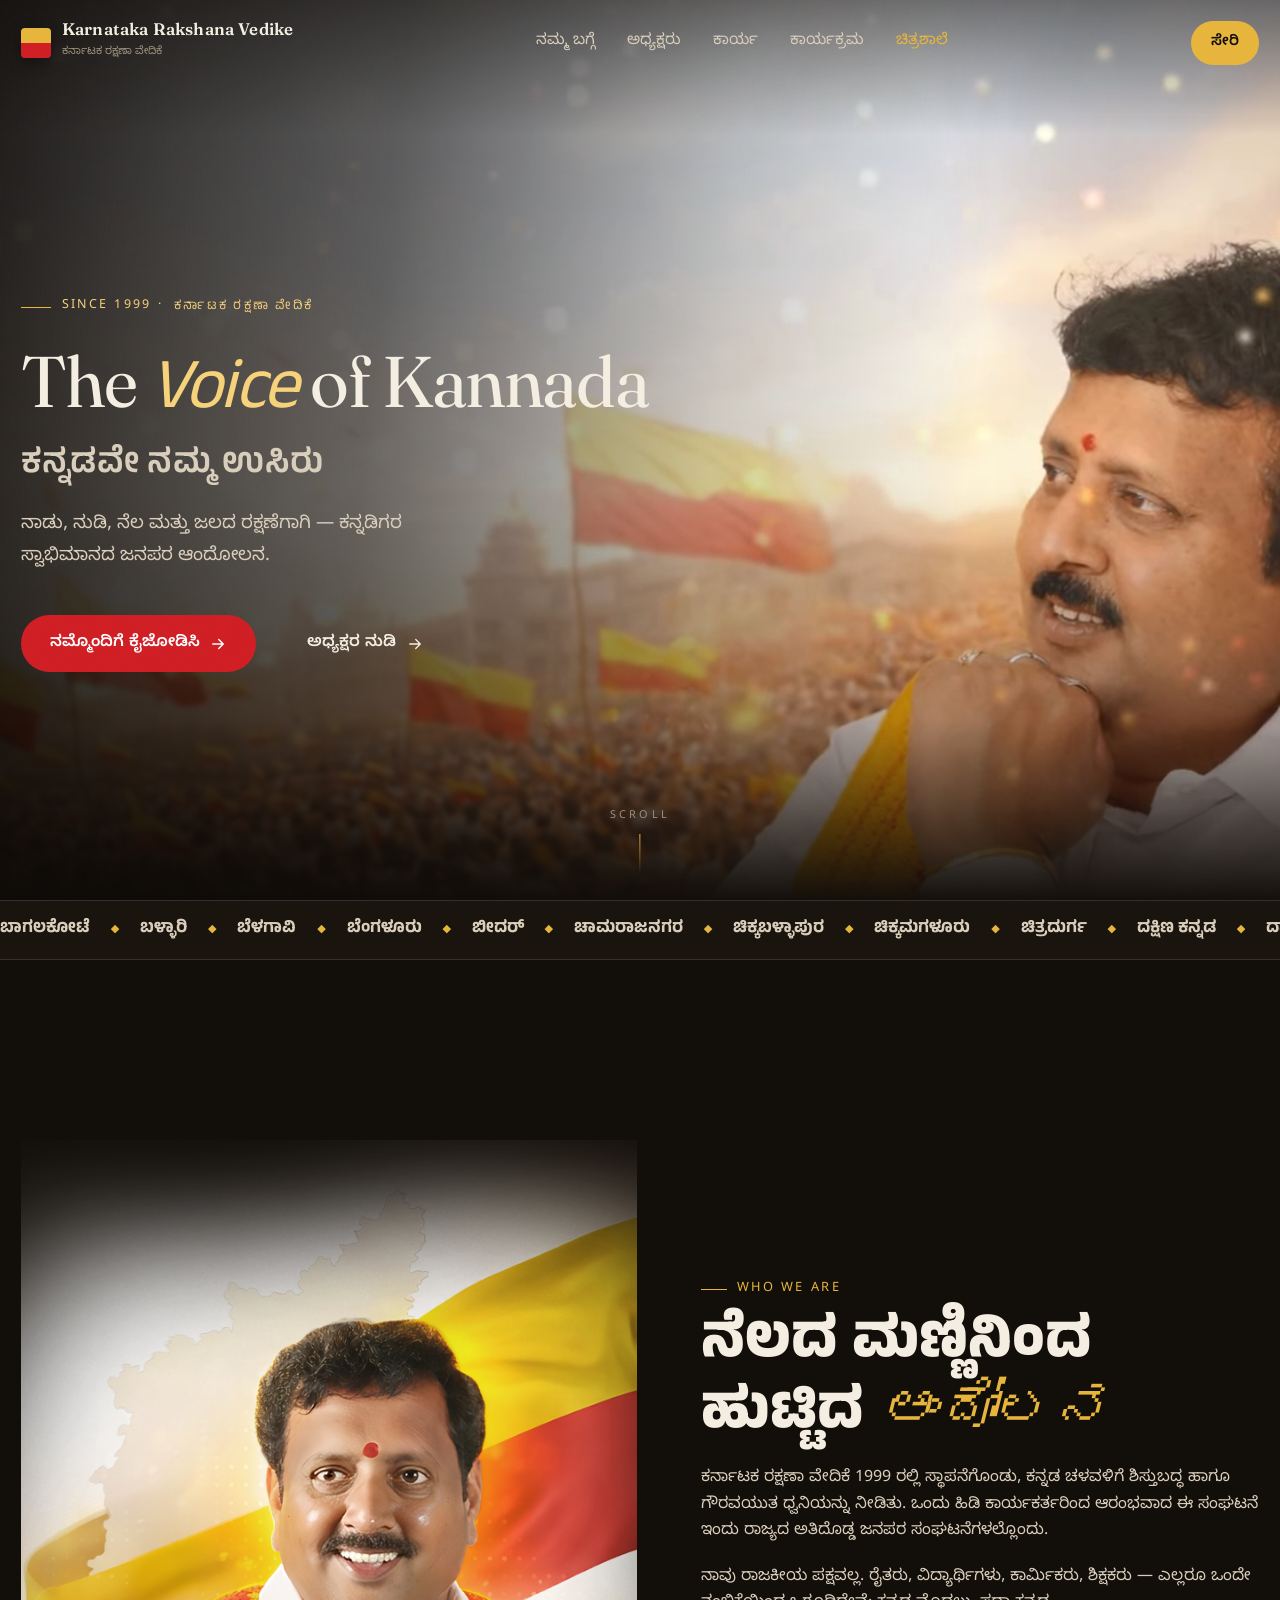
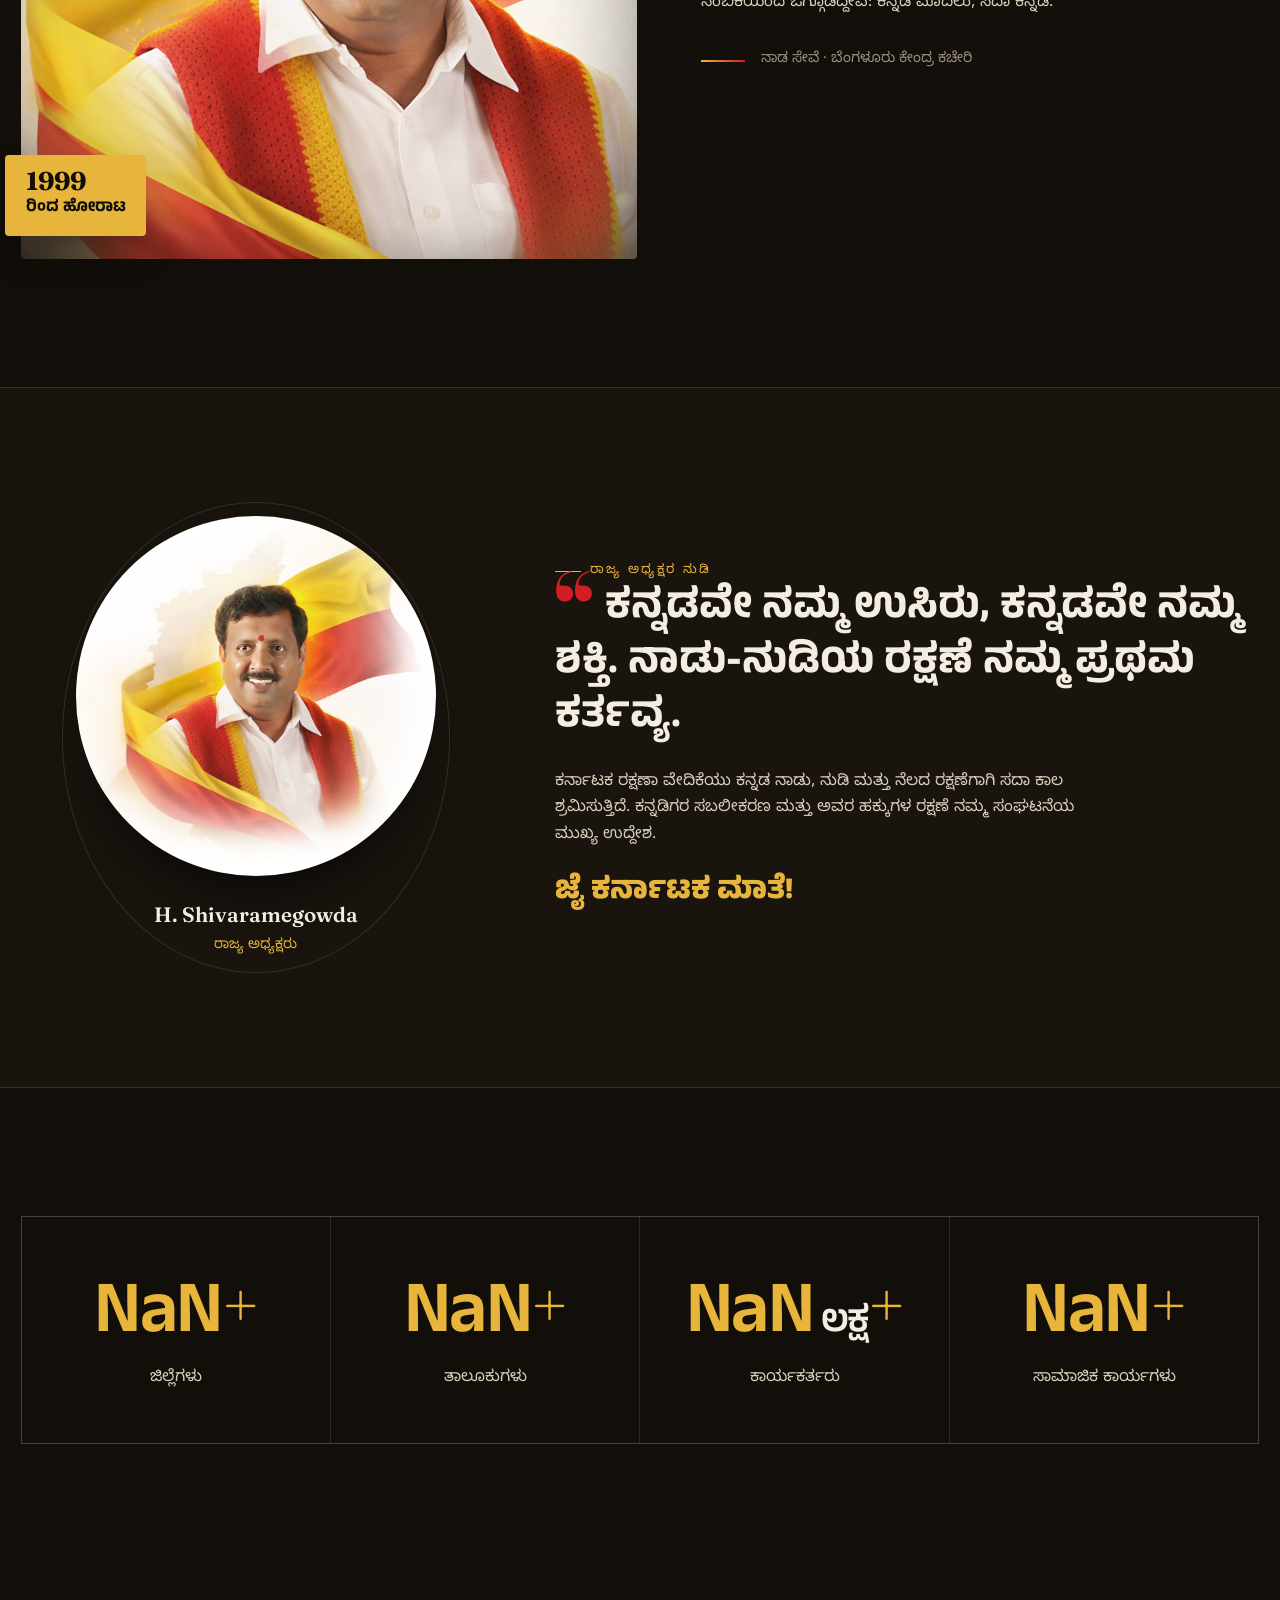
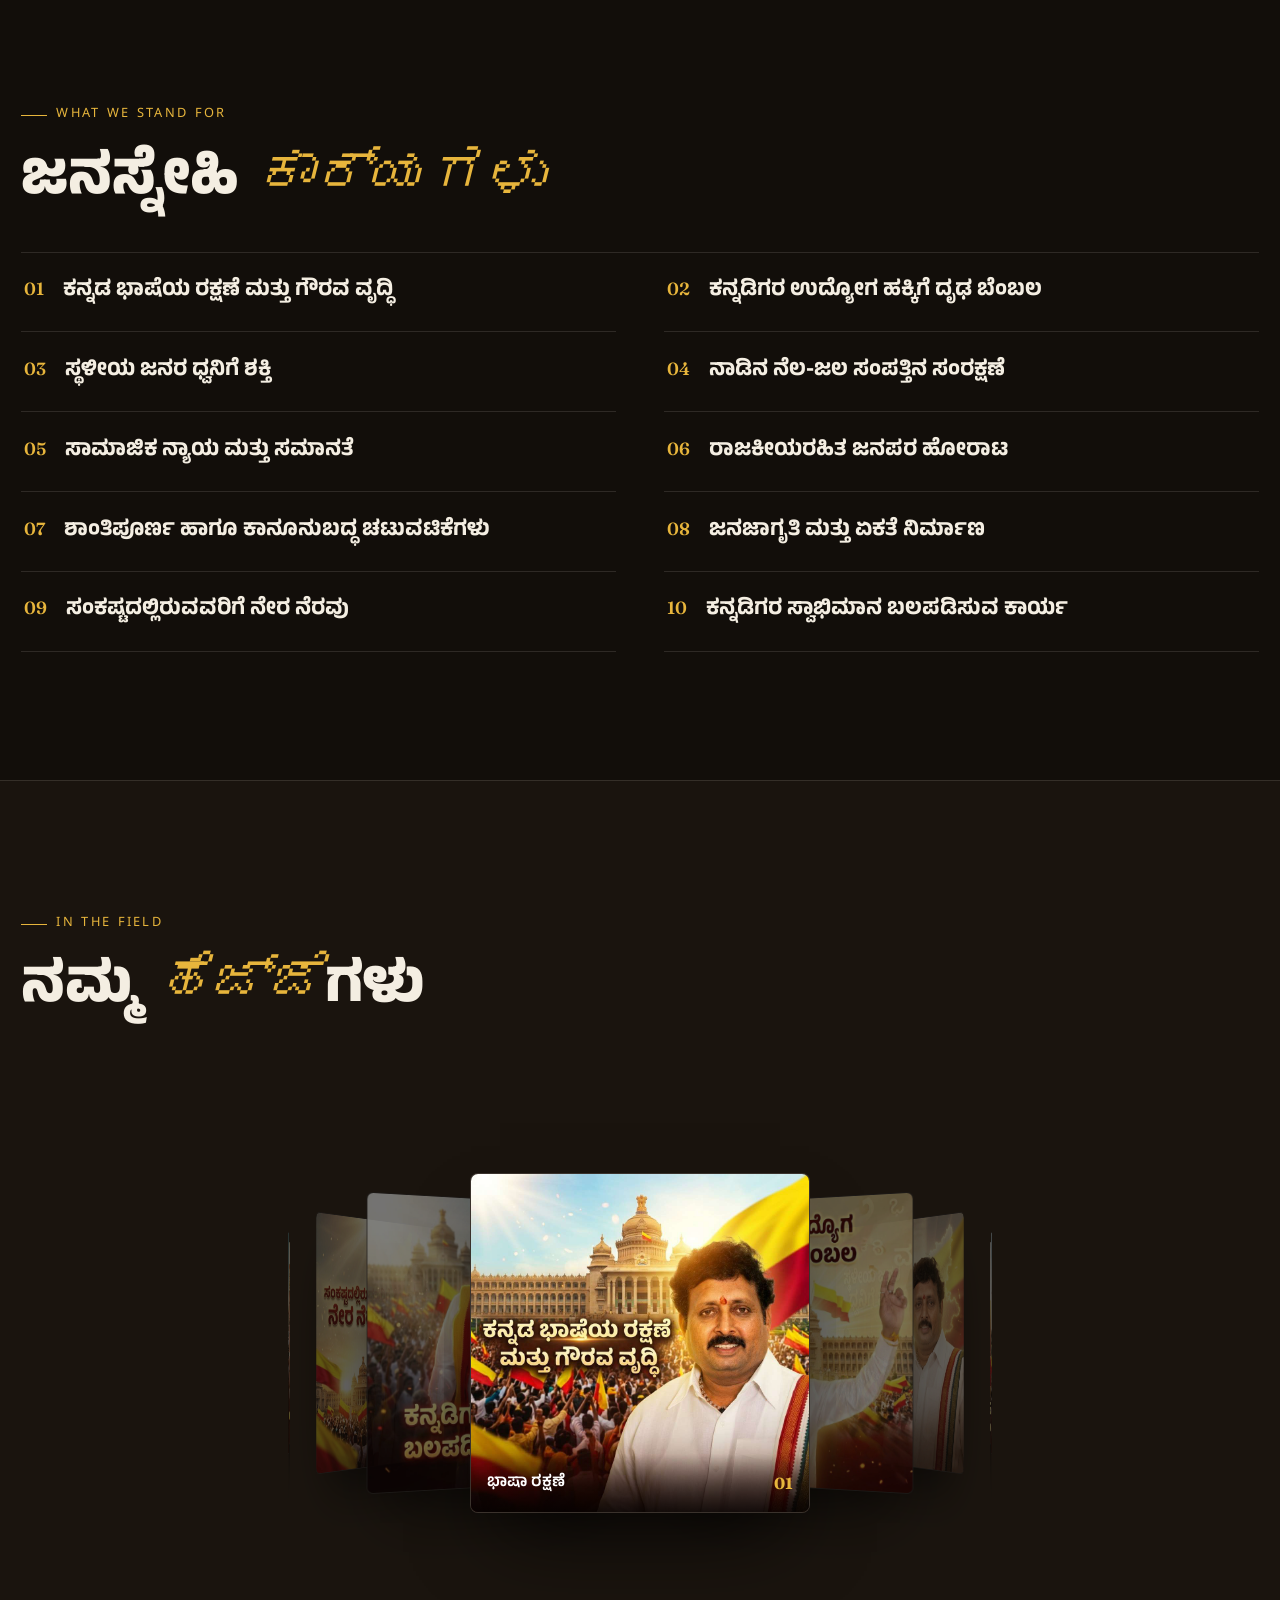
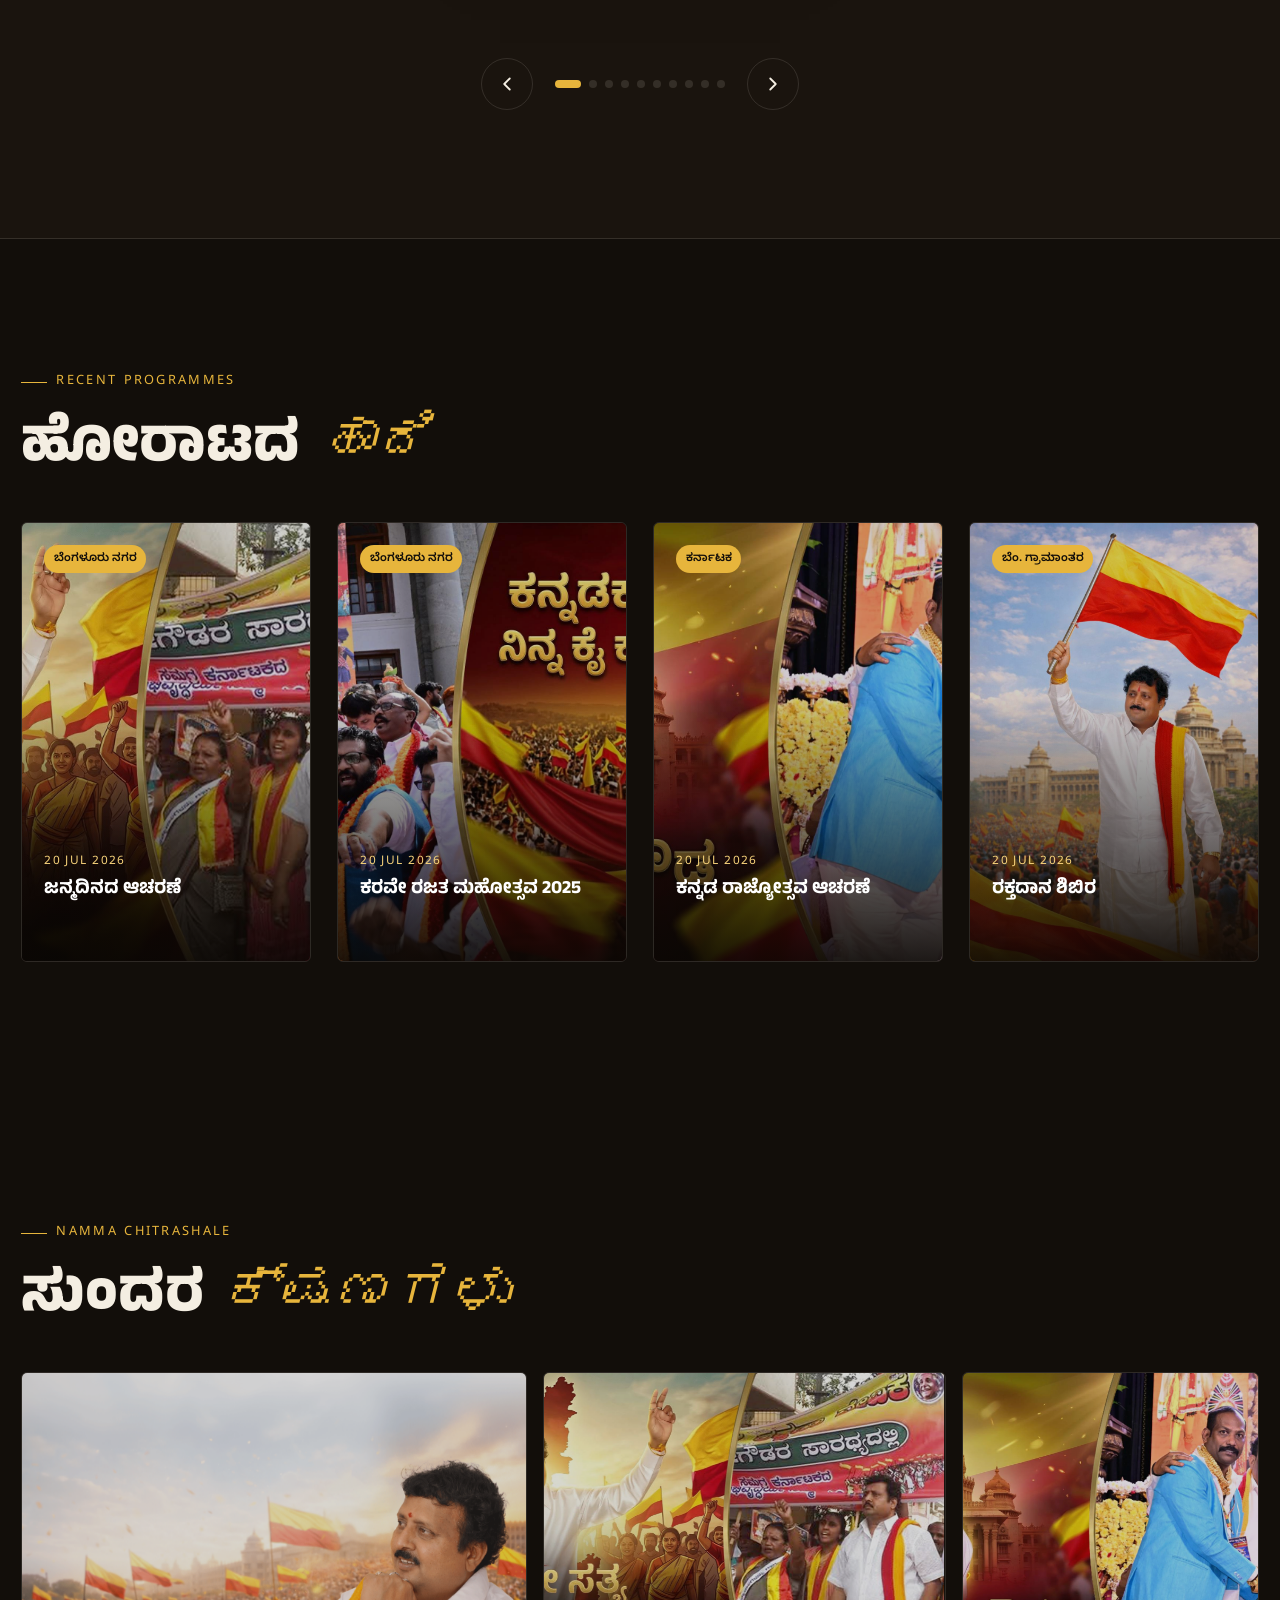
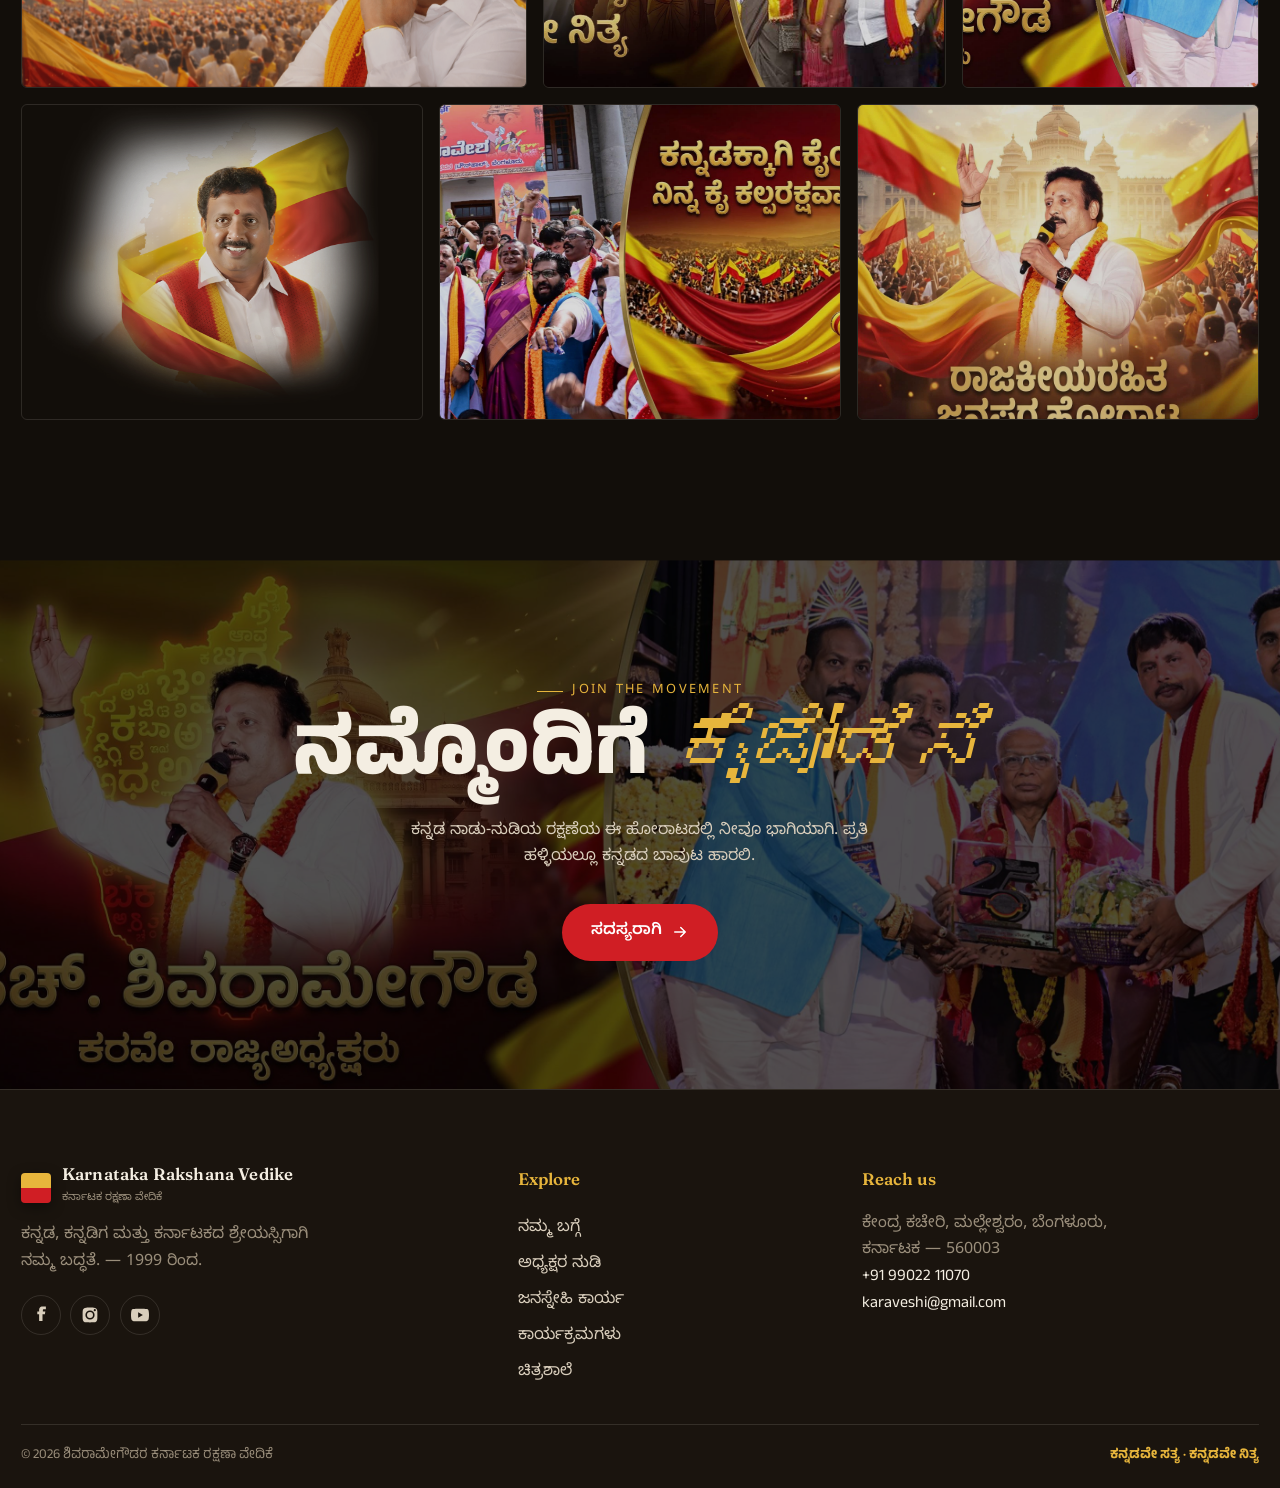
==== commit c357f72a: "index2 hero: clean, modern text & layout Rework the hero into a calm left-aligned editorial column: " ====
--- a/index2.html
+++ b/index2.html
@@ -55,20 +55,21 @@
         </video>
       </div>
       <div class="hero__grad" aria-hidden="true"></div>
-      <div class="hero__vig" aria-hidden="true"></div>
-      <div class="wrap hero__in hero__in--center">
-        <span class="kicker kicker--c" data-reveal><i></i> ಕರ್ನಾಟಕ ರಕ್ಷಣಾ ವೇದಿಕೆ · Since 1999 <i></i></span>
-        <h1 class="hero__title hero__title--c">
-          <span class="en" data-reveal data-delay="80">The <em>Voice</em> of Kannada</span>
-          <span class="kn" data-reveal data-delay="180" lang="kn">ಕನ್ನಡವೇ ನಮ್ಮ ಉಸಿರು</span>
-        </h1>
-        <p class="hero__sub" data-reveal data-delay="300" lang="kn">ನಾಡು, ನುಡಿ, ನೆಲ ಮತ್ತು ಜಲದ ರಕ್ಷಣೆಗಾಗಿ — ಕನ್ನಡಿಗರ ಸ್ವಾಭಿಮಾನದ ಜನಪರ ಆಂದೋಲನ.</p>
-        <div class="hero__cta hero__cta--c" data-reveal data-delay="420">
-          <a class="btn btn--fill" href="#join" lang="kn">ನಮ್ಮೊಂದಿಗೆ ಕೈಜೋಡಿಸಿ <svg viewBox="0 0 24 24" fill="none" stroke="currentColor" stroke-width="2" stroke-linecap="round" stroke-linejoin="round"><path d="M5 12h14M13 6l6 6-6 6"/></svg></a>
-          <a class="btn btn--ghost" href="#leaders" lang="kn">ಅಧ್ಯಕ್ಷರ ನುಡಿ</a>
-        </div>
-      </div>
-      <div class="cue" aria-hidden="true">Scroll<i></i></div>
+      <div class="wrap hero__in">
+        <div class="hero__col">
+          <span class="kicker" data-reveal><i></i> Since 1999 · <span lang="kn">ಕರ್ನಾಟಕ ರಕ್ಷಣಾ ವೇದಿಕೆ</span></span>
+          <h1 class="hero__title">
+            <span class="en" data-reveal data-delay="80">The <em>Voice</em> of&nbsp;Kannada</span>
+            <span class="kn" data-reveal data-delay="180" lang="kn">ಕನ್ನಡವೇ ನಮ್ಮ ಉಸಿರು</span>
+          </h1>
+          <p class="hero__sub" data-reveal data-delay="300" lang="kn">ನಾಡು, ನುಡಿ, ನೆಲ ಮತ್ತು ಜಲದ ರಕ್ಷಣೆಗಾಗಿ — ಕನ್ನಡಿಗರ ಸ್ವಾಭಿಮಾನದ ಜನಪರ ಆಂದೋಲನ.</p>
+          <div class="hero__cta" data-reveal data-delay="420">
+            <a class="btn btn--fill" href="#join" lang="kn">ನಮ್ಮೊಂದಿಗೆ ಕೈಜೋಡಿಸಿ <svg viewBox="0 0 24 24" fill="none" stroke="currentColor" stroke-width="2" stroke-linecap="round" stroke-linejoin="round"><path d="M5 12h14M13 6l6 6-6 6"/></svg></a>
+            <a class="btn btn--link" href="#leaders" lang="kn">ಅಧ್ಯಕ್ಷರ ನುಡಿ <svg viewBox="0 0 24 24" fill="none" stroke="currentColor" stroke-width="1.7" stroke-linecap="round" stroke-linejoin="round"><path d="M5 12h14M13 6l6 6-6 6"/></svg></a>
+          </div>
+        </div>
+      </div>
+      <a class="cue" href="#about" aria-label="Scroll down">Scroll<i></i></a>
     </section>
 
     <!-- Ticker -->
--- a/assets/styles2.css
+++ b/assets/styles2.css
@@ -94,31 +94,35 @@
 .hero__img > img, .hero__vid, .hero__vid > img { width: 100%; height: 100%; object-fit: cover; object-position: 62% center; display: block; }
 .hero__vid { transform: scale(1.04); }
 @media (prefers-reduced-motion: reduce) { .hero__vid { transform: none; } }
+/* clean, modern: directional wash — dark where the text sits, image clear on the right */
 .hero--cine .hero__grad { background:
-  radial-gradient(120% 90% at 50% 42%, transparent 30%, rgba(10,7,4,.5) 100%),
-  linear-gradient(180deg, rgba(10,7,4,.5) 0%, rgba(10,7,4,.28) 40%, rgba(10,7,4,.5) 72%, var(--ink) 100%); }
-.hero--cine .hero__vig { box-shadow: inset 0 0 180px 20px rgba(0,0,0,.55); }
-.hero__in--center { text-align: center; max-width: 940px; margin-inline: auto; }
-.kicker--c { justify-content: center; }
-.kicker--c i:last-child { display: inline-block; }
-.hero__title--c .en, .hero__title--c .kn { display: block; }
-.hero__in--center .hero__sub { margin-left: auto; margin-right: auto; max-width: 54ch; }
-.hero__cta--c { justify-content: center; }
+  linear-gradient(180deg, rgba(12,9,6,.5) 0%, rgba(12,9,6,0) 15%),
+  linear-gradient(96deg, rgba(12,9,6,.9) 0%, rgba(12,9,6,.62) 30%, rgba(12,9,6,.2) 55%, rgba(12,9,6,0) 74%),
+  linear-gradient(0deg, var(--ink) 0%, rgba(18,14,10,.28) 20%, rgba(18,14,10,0) 46%); }
+@media (max-width: 820px) {
+  .hero--cine .hero__grad { background:
+    linear-gradient(180deg, rgba(12,9,6,.55) 0%, rgba(12,9,6,.1) 26%, rgba(12,9,6,.35) 58%, rgba(12,9,6,.82) 88%, var(--ink) 100%); }
+  .hero__vid { object-position: 68% center; }
+}
 @media (prefers-reduced-motion: reduce) { .hero__img img { animation: none; transform: scale(1.03); } }
 .hero__grad { position: absolute; inset: 0; z-index: 1; background:
   linear-gradient(180deg, color-mix(in srgb, var(--ink) 60%, transparent) 0%, transparent 30%, color-mix(in srgb, var(--ink) 55%, transparent) 72%, var(--ink) 100%),
   linear-gradient(90deg, color-mix(in srgb, var(--ink) 85%, transparent) 0%, transparent 55%); }
 .hero__vig { position: absolute; inset: 0; z-index: 1; box-shadow: inset 0 0 240px 40px rgba(0,0,0,.7); pointer-events: none; }
-.hero__in { position: relative; z-index: 3; width: 100%; padding-top: 6rem; }
-.kicker { display: inline-flex; align-items: center; gap: .7rem; font-family: var(--knb); font-size: .82rem; letter-spacing: .16em; text-transform: uppercase; color: var(--gold); }
-.kicker i { width: 34px; height: 1px; background: var(--gold); display: inline-block; }
-.hero__title { margin: 1.4rem 0 0; }
+.hero__in { position: relative; z-index: 3; padding-top: 4rem; }
+.hero__col { max-width: 40rem; }
+.kicker { display: inline-flex; align-items: center; gap: .7rem; font-family: var(--knb); font-size: .78rem; letter-spacing: .18em; text-transform: uppercase; color: var(--gold-2); opacity: .95; }
+.kicker i { width: 30px; height: 1px; background: var(--gold); display: inline-block; }
+.hero__title { margin: 1.6rem 0 0; }
 .hero__title .en, .hero__title .kn { display: block; }
-.hero__title .en { font-family: var(--serif); font-weight: 400; font-size: clamp(2.4rem, 6.2vw, 5.4rem); line-height: 1.02; letter-spacing: -.015em; color: var(--bone); font-optical-sizing: auto; }
-.hero__title .en em { font-style: italic; color: var(--gold); }
-.hero__title .kn { font-family: var(--kn); font-weight: 800; font-size: clamp(2.8rem, 9vw, 7rem); line-height: .98; color: var(--crimson-2); margin-top: .3rem; text-wrap: balance; }
-.hero__sub { font-family: var(--knb); font-size: clamp(1rem, 2vw, 1.25rem); color: var(--bone-2); max-width: 46ch; margin-top: 1.5rem; }
-.hero__cta { display: flex; flex-wrap: wrap; gap: 1rem; margin-top: 2rem; }
+.hero__title .en { font-family: var(--serif); font-weight: 400; font-size: clamp(2.05rem, 5.6vw, 4.8rem); line-height: 1.04; letter-spacing: -.02em; color: var(--bone); font-optical-sizing: auto; text-wrap: balance; }
+.hero__title .en em { font-style: italic; color: var(--gold-2); }
+.hero__title .kn { font-family: var(--kn); font-weight: 600; font-size: clamp(1.35rem, 2.8vw, 2.1rem); line-height: 1.2; color: var(--bone-2); margin-top: .9rem; letter-spacing: .01em; }
+.hero__sub { font-family: var(--knb); font-size: clamp(1rem, 1.5vw, 1.14rem); line-height: 1.75; color: var(--bone-2); max-width: 40ch; margin-top: 1.5rem; }
+.hero__cta { display: flex; flex-wrap: wrap; align-items: center; gap: 1.4rem; margin-top: 2.6rem; }
+.btn--link { padding: .5rem 0; color: var(--bone); border-radius: 0; }
+.btn--link::after { content: ""; position: absolute; left: 0; bottom: .1rem; width: 100%; height: 1px; background: currentColor; transform: scaleX(0); transform-origin: 0 50%; transition: transform .4s var(--e-out); }
+.btn--link:hover { color: var(--gold-2); } .btn--link:hover::after { transform: scaleX(1); } .btn--link:hover svg { transform: translateX(4px); }
 .btn {
   font-family: var(--knb); font-weight: 600; font-size: 1rem; padding: .95rem 1.8rem; border-radius: 100px;
   display: inline-flex; align-items: center; gap: .6rem; position: relative; overflow: hidden;
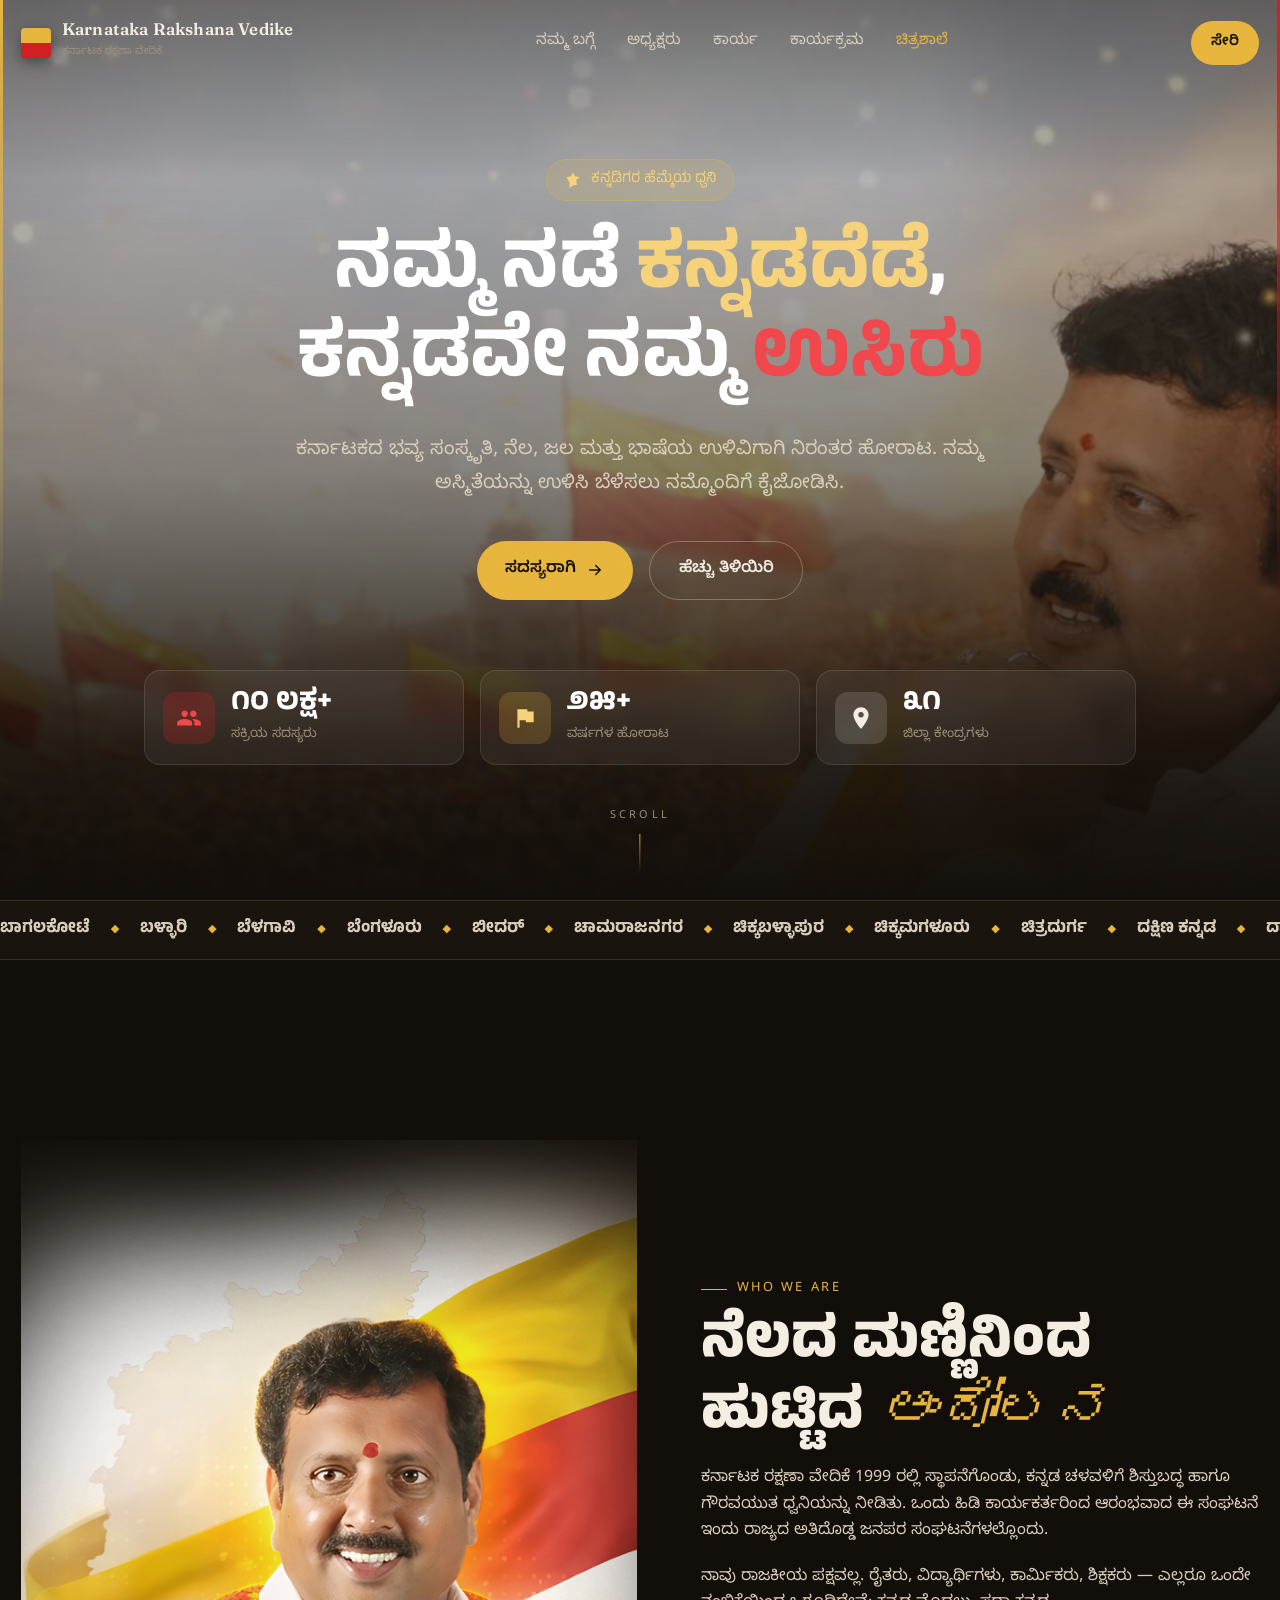
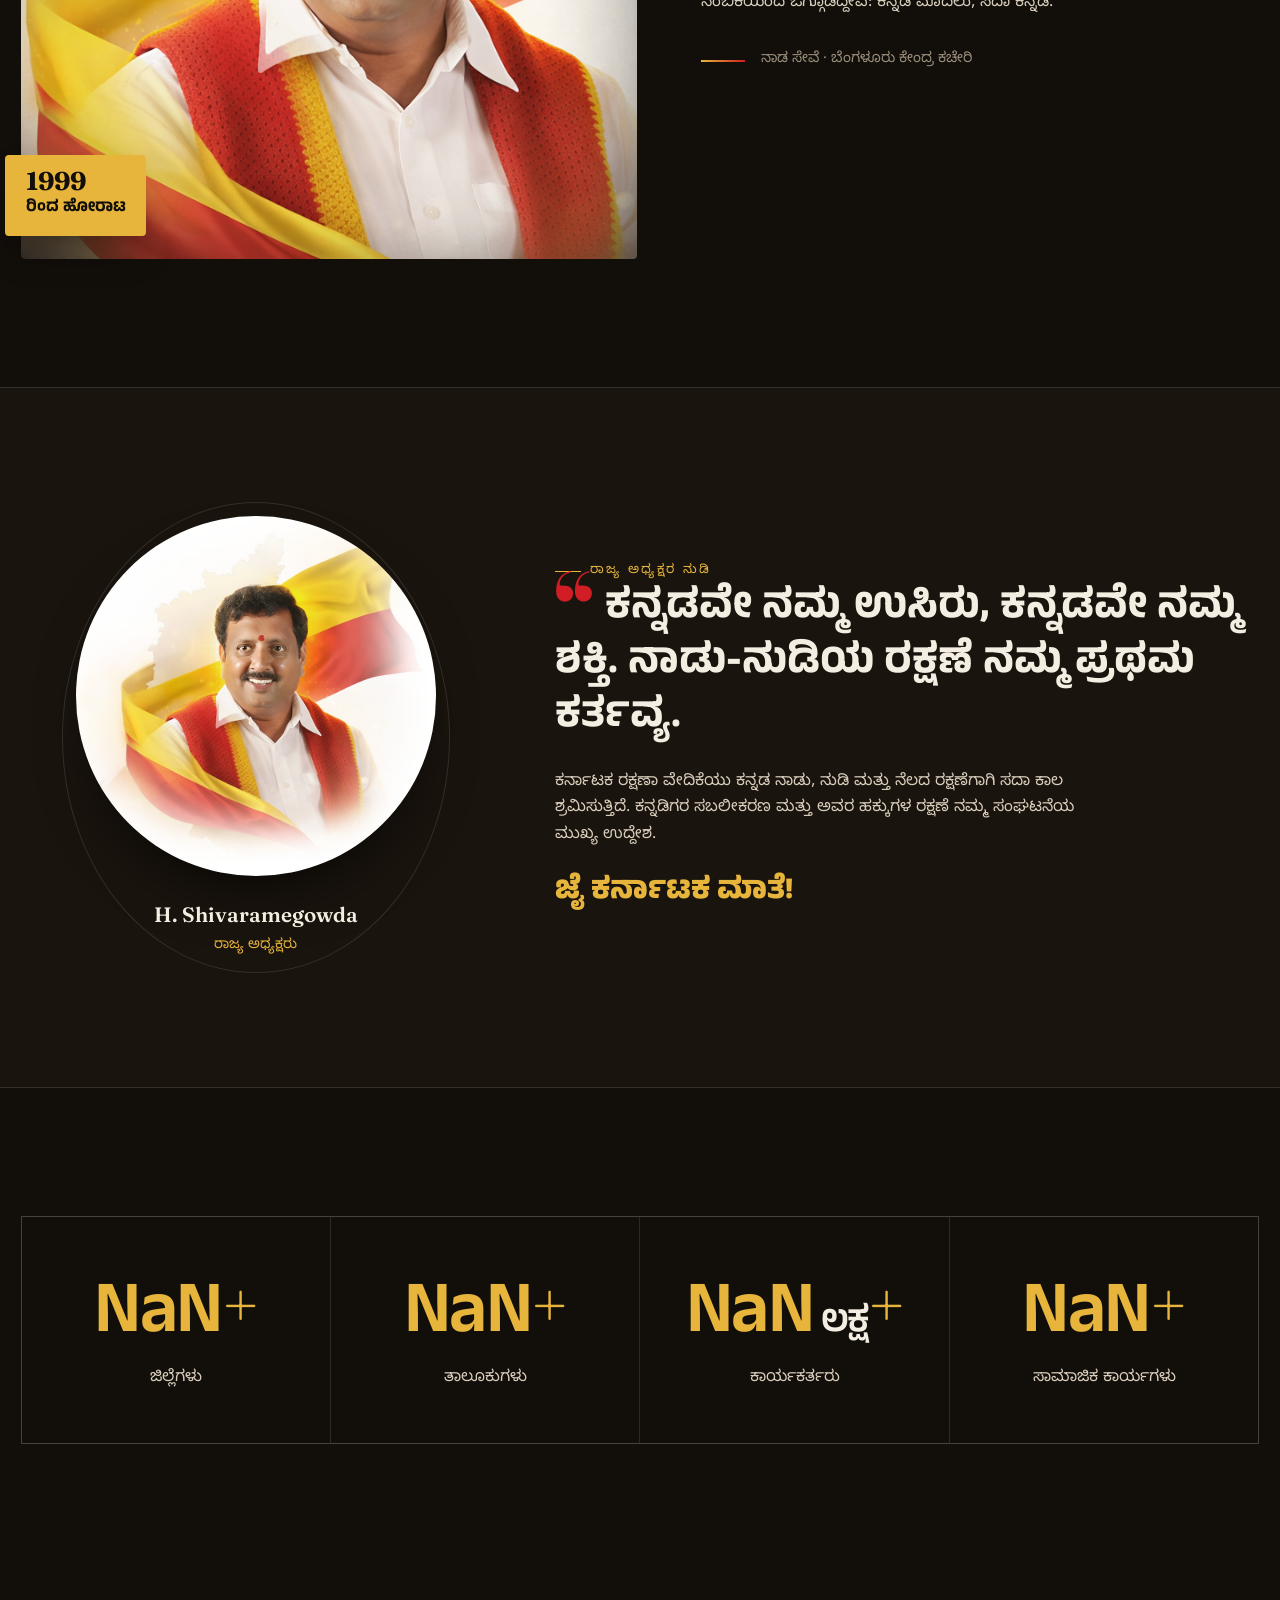
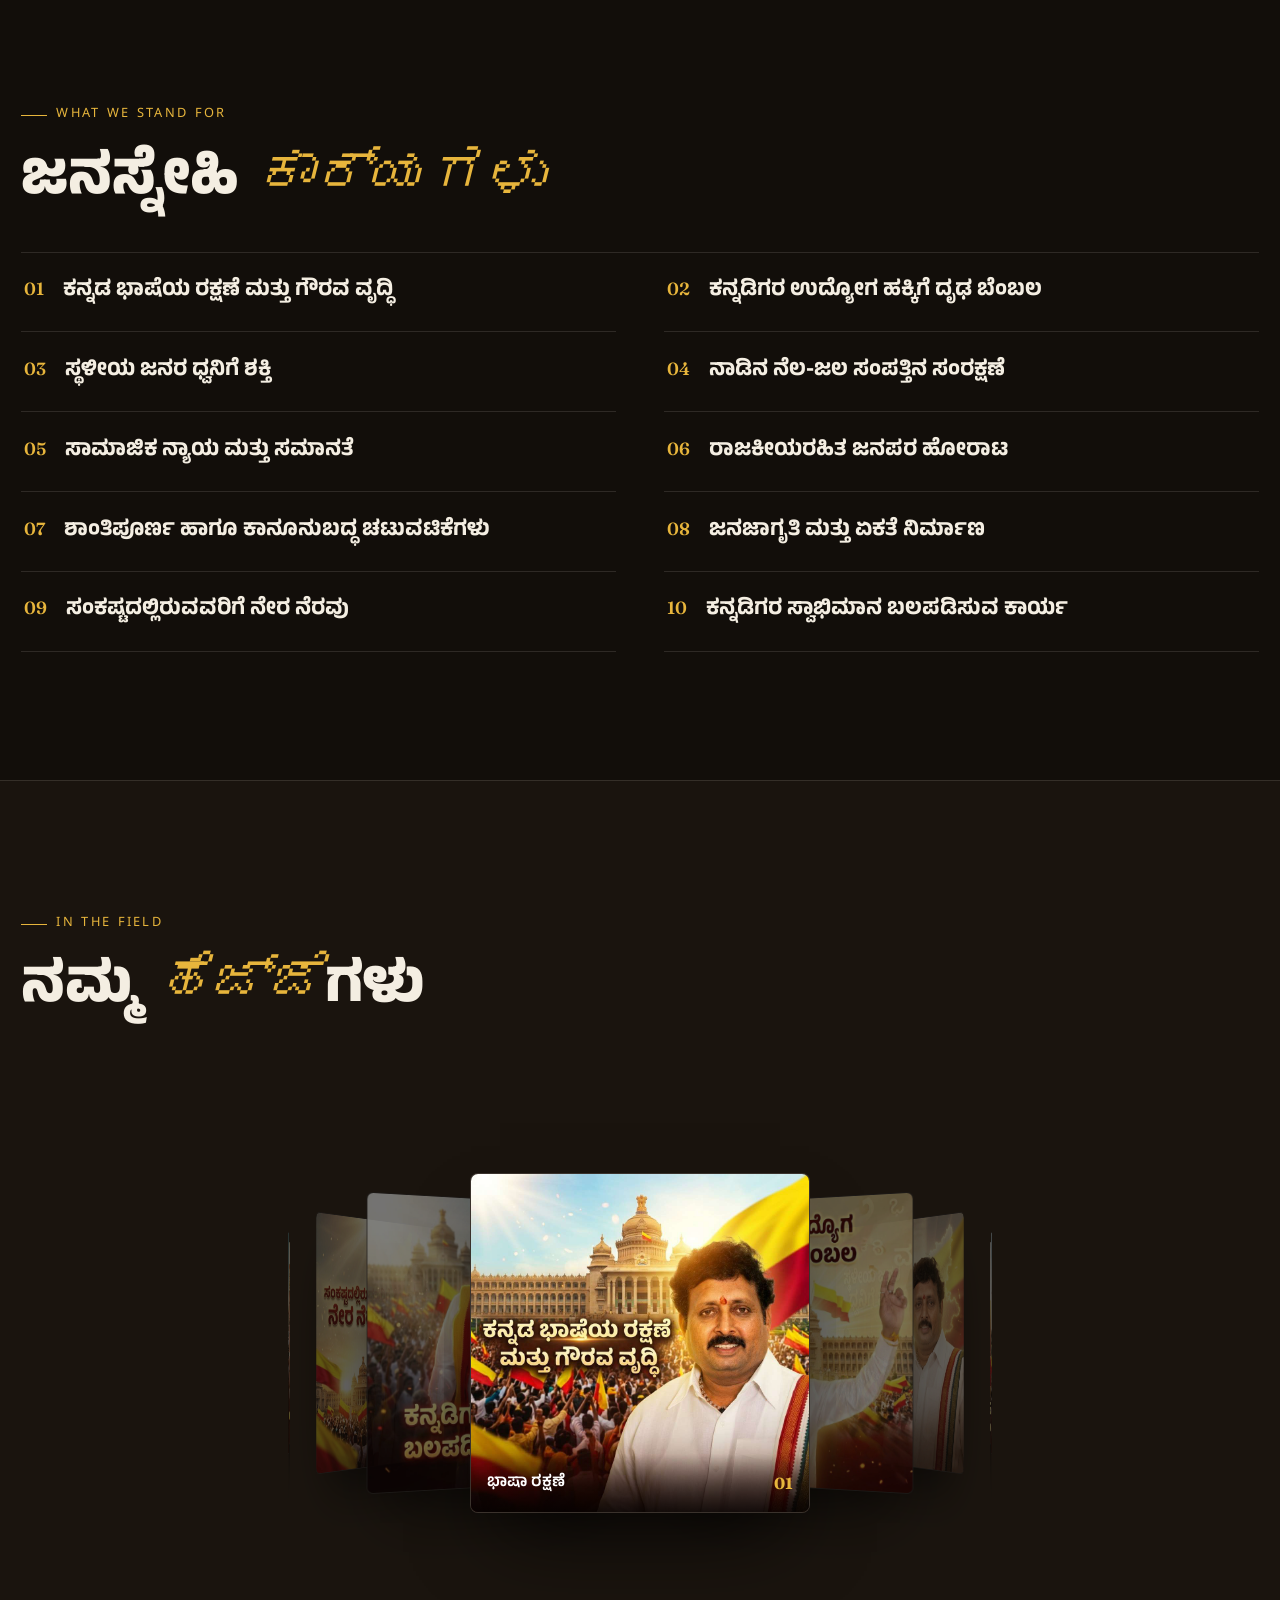
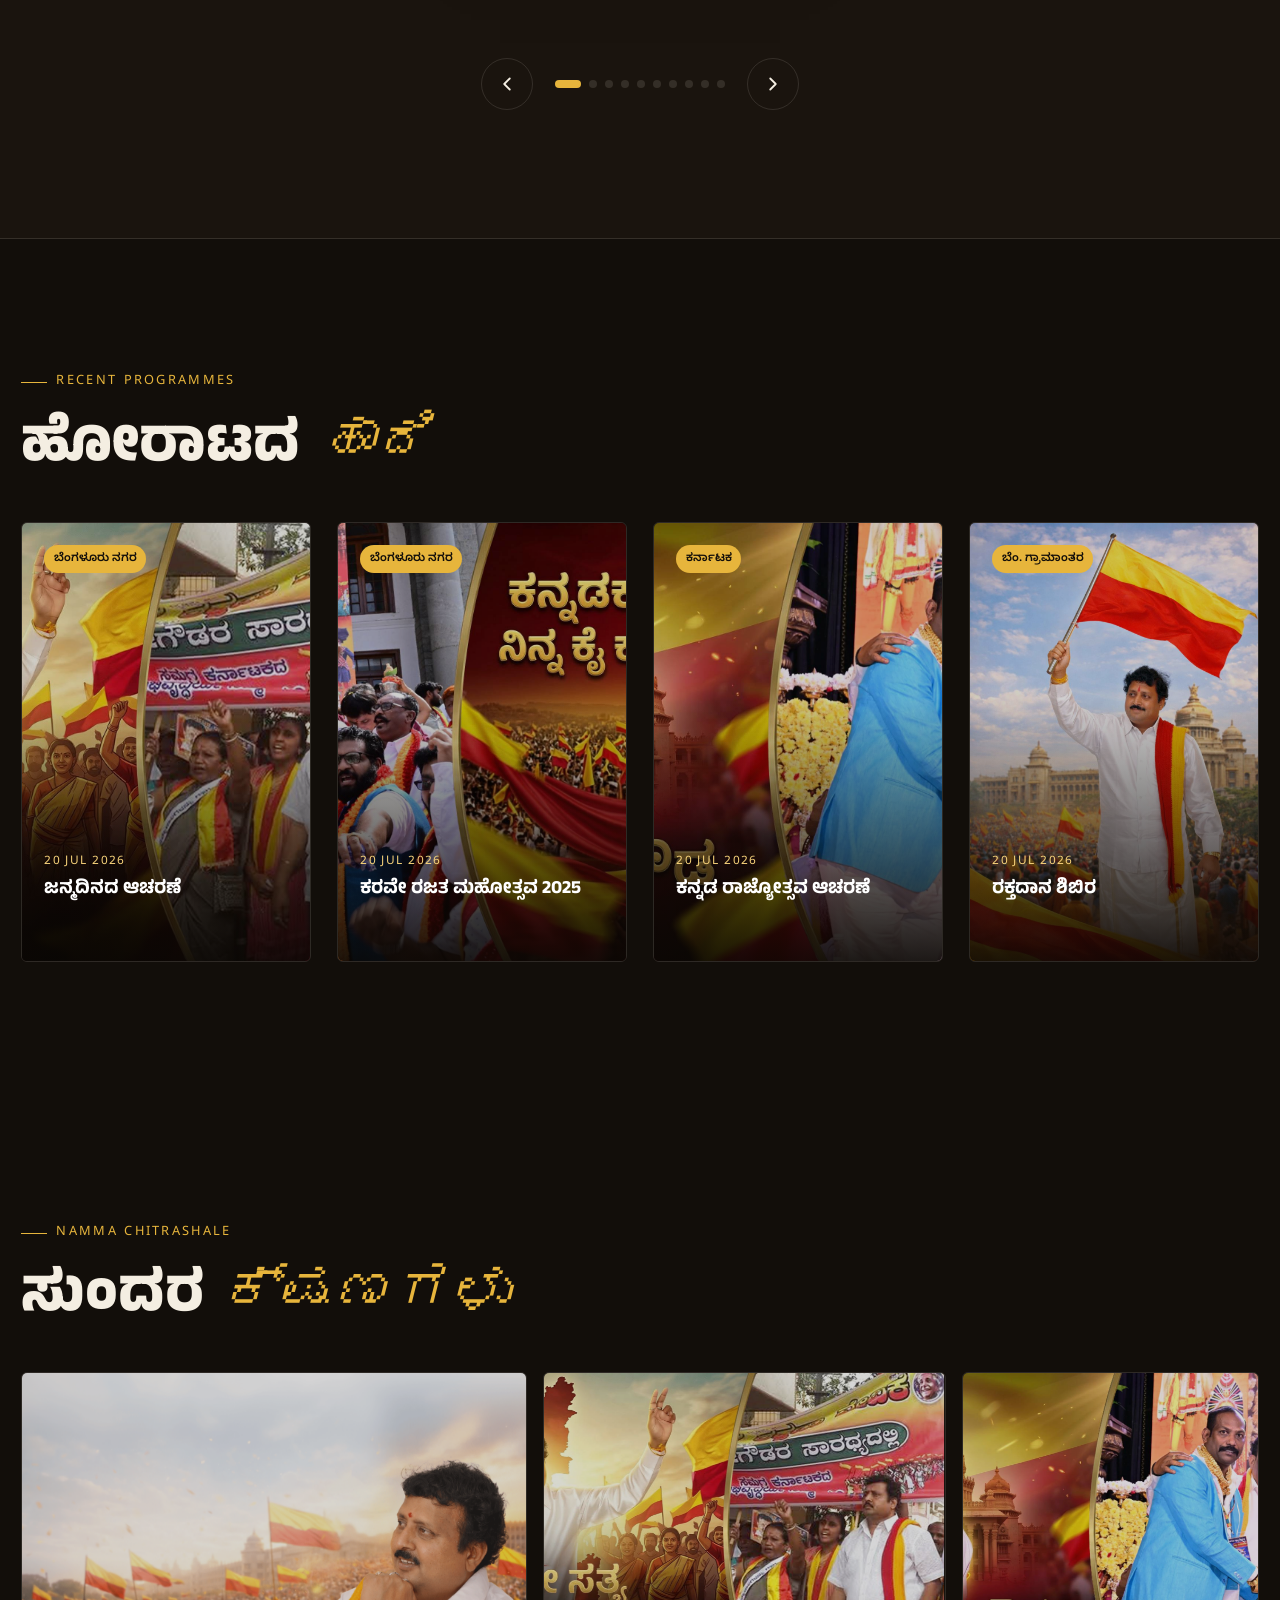
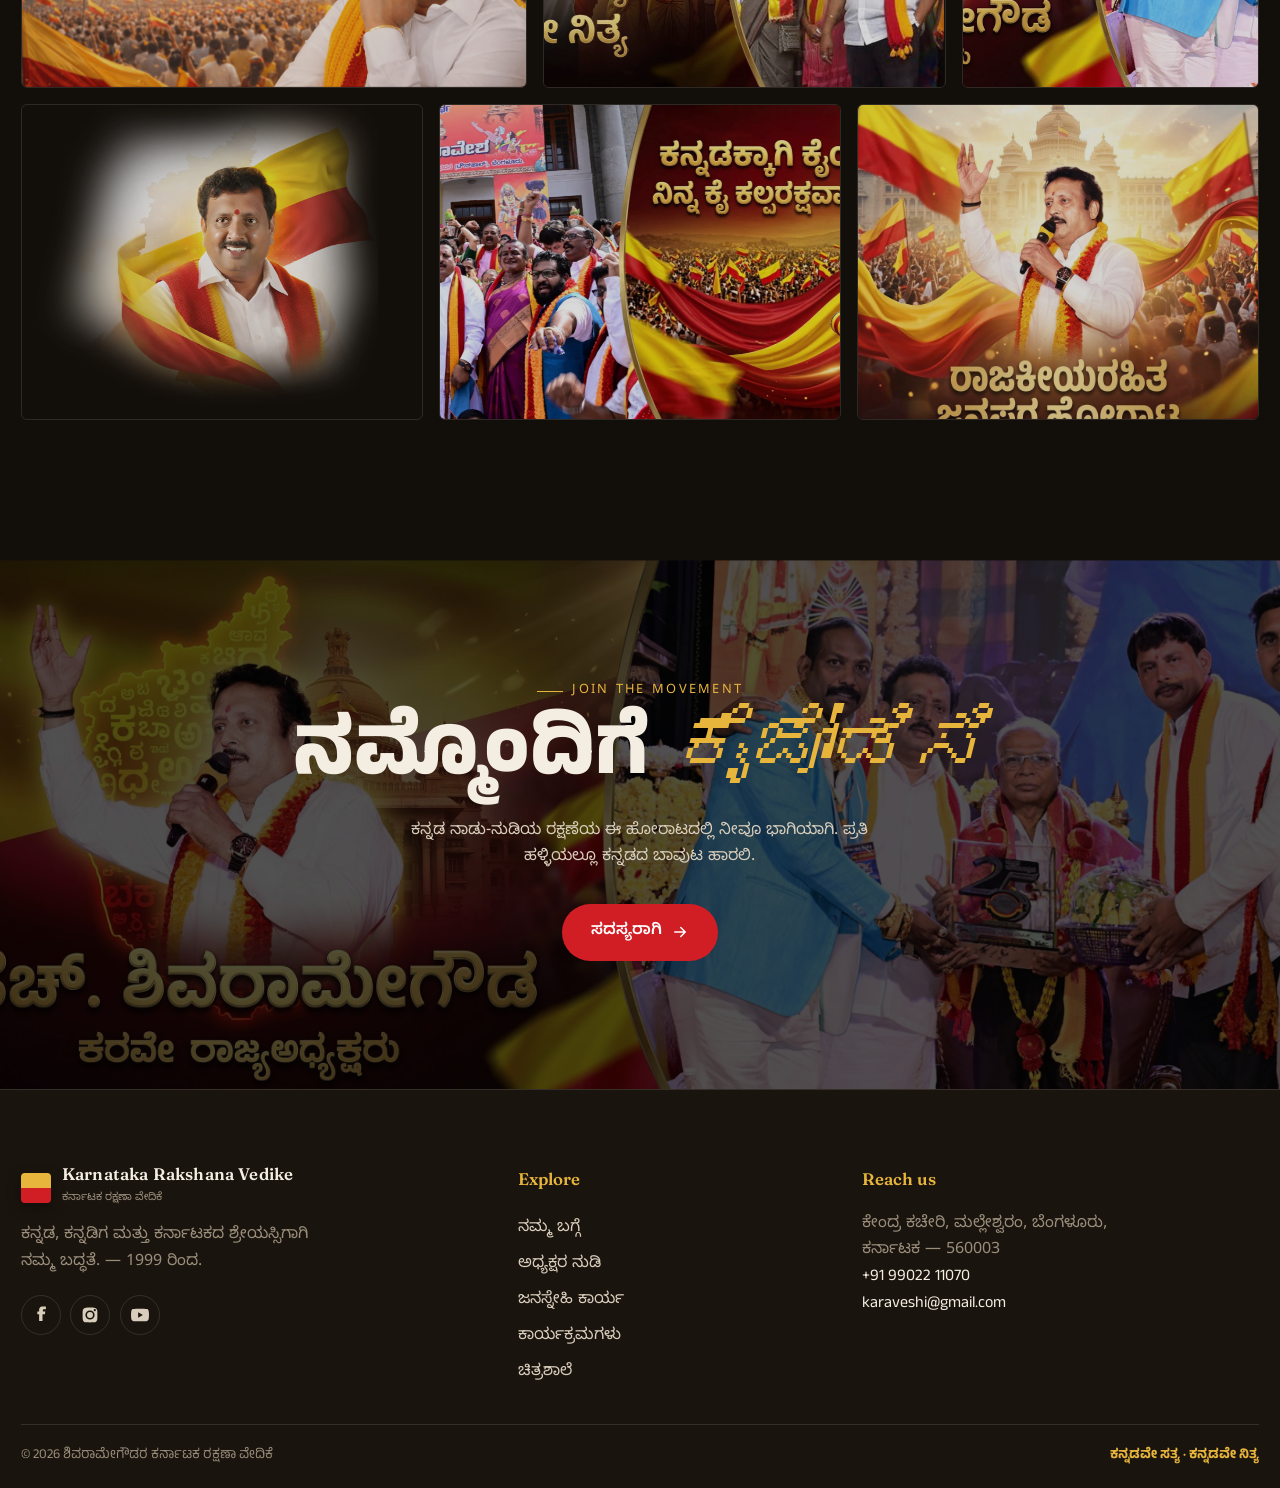
==== commit e808c002: "index2 hero: badge-led centered concept with glass stat cards Adapt the provided hero concept into t" ====
--- a/index2.html
+++ b/index2.html
@@ -55,20 +55,43 @@
         </video>
       </div>
       <div class="hero__grad" aria-hidden="true"></div>
+      <span class="hero__edge hero__edge--l" aria-hidden="true"></span>
+      <span class="hero__edge hero__edge--r" aria-hidden="true"></span>
+
       <div class="wrap hero__in">
-        <div class="hero__col">
-          <span class="kicker" data-reveal><i></i> Since 1999 · <span lang="kn">ಕರ್ನಾಟಕ ರಕ್ಷಣಾ ವೇದಿಕೆ</span></span>
-          <h1 class="hero__title">
-            <span class="en" data-reveal data-delay="80">The <em>Voice</em> of&nbsp;Kannada</span>
-            <span class="kn" data-reveal data-delay="180" lang="kn">ಕನ್ನಡವೇ ನಮ್ಮ ಉಸಿರು</span>
-          </h1>
-          <p class="hero__sub" data-reveal data-delay="300" lang="kn">ನಾಡು, ನುಡಿ, ನೆಲ ಮತ್ತು ಜಲದ ರಕ್ಷಣೆಗಾಗಿ — ಕನ್ನಡಿಗರ ಸ್ವಾಭಿಮಾನದ ಜನಪರ ಆಂದೋಲನ.</p>
-          <div class="hero__cta" data-reveal data-delay="420">
-            <a class="btn btn--fill" href="#join" lang="kn">ನಮ್ಮೊಂದಿಗೆ ಕೈಜೋಡಿಸಿ <svg viewBox="0 0 24 24" fill="none" stroke="currentColor" stroke-width="2" stroke-linecap="round" stroke-linejoin="round"><path d="M5 12h14M13 6l6 6-6 6"/></svg></a>
-            <a class="btn btn--link" href="#leaders" lang="kn">ಅಧ್ಯಕ್ಷರ ನುಡಿ <svg viewBox="0 0 24 24" fill="none" stroke="currentColor" stroke-width="1.7" stroke-linecap="round" stroke-linejoin="round"><path d="M5 12h14M13 6l6 6-6 6"/></svg></a>
-          </div>
-        </div>
-      </div>
+        <span class="hbadge" data-reveal>
+          <svg viewBox="0 0 24 24" fill="currentColor" aria-hidden="true"><path d="M12 1.6l2.7 5.5 6 .9-4.35 4.24 1.03 6L12 19.3 6.62 22.24l1.03-6L3.3 8l6-.9L12 1.6z"/></svg>
+          <span lang="kn">ಕನ್ನಡಿಗರ ಹೆಮ್ಮೆಯ ಧ್ವನಿ</span>
+        </span>
+
+        <h1 class="hhead" data-reveal data-delay="90" lang="kn">
+          ನಮ್ಮ ನಡೆ <span class="g">ಕನ್ನಡದೆಡೆ</span>,<br />
+          ಕನ್ನಡವೇ ನಮ್ಮ <span class="r">ಉಸಿರು</span>
+        </h1>
+
+        <p class="hsub" data-reveal data-delay="220" lang="kn">ಕರ್ನಾಟಕದ ಭವ್ಯ ಸಂಸ್ಕೃತಿ, ನೆಲ, ಜಲ ಮತ್ತು ಭಾಷೆಯ ಉಳಿವಿಗಾಗಿ ನಿರಂತರ ಹೋರಾಟ. ನಮ್ಮ ಅಸ್ಮಿತೆಯನ್ನು ಉಳಿಸಿ ಬೆಳೆಸಲು ನಮ್ಮೊಂದಿಗೆ ಕೈಜೋಡಿಸಿ.</p>
+
+        <div class="hcta" data-reveal data-delay="340">
+          <a class="btn btn--gold" href="#join" lang="kn">ಸದಸ್ಯರಾಗಿ <svg viewBox="0 0 24 24" fill="none" stroke="currentColor" stroke-width="2" stroke-linecap="round" stroke-linejoin="round"><path d="M5 12h14M13 6l6 6-6 6"/></svg></a>
+          <a class="btn btn--glass" href="#about" lang="kn">ಹೆಚ್ಚು ತಿಳಿಯಿರಿ</a>
+        </div>
+
+        <div class="hstats" data-reveal data-delay="460">
+          <div class="hstat hstat--r">
+            <span class="hstat__ic"><svg viewBox="0 0 24 24" fill="currentColor" aria-hidden="true"><path d="M16 11c1.66 0 2.99-1.34 2.99-3S17.66 5 16 5s-3 1.34-3 3 1.34 3 3 3zm-8 0c1.66 0 2.99-1.34 2.99-3S9.66 5 8 5 5 6.34 5 8s1.34 3 3 3zm0 2c-2.33 0-7 1.17-7 3.5V19h14v-2.5C15 14.17 10.33 13 8 13zm8 0c-.29 0-.62.02-.97.05 1.16.84 1.97 1.97 1.97 3.45V19h6v-2.5c0-2.33-4.67-3.5-7-3.5z"/></svg></span>
+            <div><b lang="kn">೧೦ ಲಕ್ಷ+</b><small lang="kn">ಸಕ್ರಿಯ ಸದಸ್ಯರು</small></div>
+          </div>
+          <div class="hstat hstat--g">
+            <span class="hstat__ic"><svg viewBox="0 0 24 24" fill="currentColor" aria-hidden="true"><path d="M14.4 6L14 4H5v17h2v-7h5.6l.4 2h7V6z"/></svg></span>
+            <div><b lang="kn">೨೫+</b><small lang="kn">ವರ್ಷಗಳ ಹೋರಾಟ</small></div>
+          </div>
+          <div class="hstat hstat--w">
+            <span class="hstat__ic"><svg viewBox="0 0 24 24" fill="currentColor" aria-hidden="true"><path d="M12 2C8.13 2 5 5.13 5 9c0 5.25 7 13 7 13s7-7.75 7-13c0-3.87-3.13-7-7-7zm0 9.5A2.5 2.5 0 1112 6.5a2.5 2.5 0 010 5z"/></svg></span>
+            <div><b lang="kn">೩೧</b><small lang="kn">ಜಿಲ್ಲಾ ಕೇಂದ್ರಗಳು</small></div>
+          </div>
+        </div>
+      </div>
+
       <a class="cue" href="#about" aria-label="Scroll down">Scroll<i></i></a>
     </section>
 
--- a/assets/styles2.css
+++ b/assets/styles2.css
@@ -94,35 +94,67 @@
 .hero__img > img, .hero__vid, .hero__vid > img { width: 100%; height: 100%; object-fit: cover; object-position: 62% center; display: block; }
 .hero__vid { transform: scale(1.04); }
 @media (prefers-reduced-motion: reduce) { .hero__vid { transform: none; } }
-/* clean, modern: directional wash — dark where the text sits, image clear on the right */
+/* centered cinematic wash — bottom-heavy so centered text stays legible over the video */
 .hero--cine .hero__grad { background:
-  linear-gradient(180deg, rgba(12,9,6,.5) 0%, rgba(12,9,6,0) 15%),
-  linear-gradient(96deg, rgba(12,9,6,.9) 0%, rgba(12,9,6,.62) 30%, rgba(12,9,6,.2) 55%, rgba(12,9,6,0) 74%),
-  linear-gradient(0deg, var(--ink) 0%, rgba(18,14,10,.28) 20%, rgba(18,14,10,0) 46%); }
-@media (max-width: 820px) {
-  .hero--cine .hero__grad { background:
-    linear-gradient(180deg, rgba(12,9,6,.55) 0%, rgba(12,9,6,.1) 26%, rgba(12,9,6,.35) 58%, rgba(12,9,6,.82) 88%, var(--ink) 100%); }
-  .hero__vid { object-position: 68% center; }
-}
+  linear-gradient(180deg, rgba(10,7,4,.55) 0%, rgba(10,7,4,.3) 20%, rgba(10,7,4,.5) 52%, rgba(18,14,10,.92) 84%, var(--ink) 100%); }
+@media (max-width: 820px) { .hero__vid { object-position: 64% center; } }
 @media (prefers-reduced-motion: reduce) { .hero__img img { animation: none; transform: scale(1.03); } }
 .hero__grad { position: absolute; inset: 0; z-index: 1; background:
   linear-gradient(180deg, color-mix(in srgb, var(--ink) 60%, transparent) 0%, transparent 30%, color-mix(in srgb, var(--ink) 55%, transparent) 72%, var(--ink) 100%),
   linear-gradient(90deg, color-mix(in srgb, var(--ink) 85%, transparent) 0%, transparent 55%); }
 .hero__vig { position: absolute; inset: 0; z-index: 1; box-shadow: inset 0 0 240px 40px rgba(0,0,0,.7); pointer-events: none; }
-.hero__in { position: relative; z-index: 3; padding-top: 4rem; }
-.hero__col { max-width: 40rem; }
-.kicker { display: inline-flex; align-items: center; gap: .7rem; font-family: var(--knb); font-size: .78rem; letter-spacing: .18em; text-transform: uppercase; color: var(--gold-2); opacity: .95; }
-.kicker i { width: 30px; height: 1px; background: var(--gold); display: inline-block; }
-.hero__title { margin: 1.6rem 0 0; }
-.hero__title .en, .hero__title .kn { display: block; }
-.hero__title .en { font-family: var(--serif); font-weight: 400; font-size: clamp(2.05rem, 5.6vw, 4.8rem); line-height: 1.04; letter-spacing: -.02em; color: var(--bone); font-optical-sizing: auto; text-wrap: balance; }
-.hero__title .en em { font-style: italic; color: var(--gold-2); }
-.hero__title .kn { font-family: var(--kn); font-weight: 600; font-size: clamp(1.35rem, 2.8vw, 2.1rem); line-height: 1.2; color: var(--bone-2); margin-top: .9rem; letter-spacing: .01em; }
-.hero__sub { font-family: var(--knb); font-size: clamp(1rem, 1.5vw, 1.14rem); line-height: 1.75; color: var(--bone-2); max-width: 40ch; margin-top: 1.5rem; }
-.hero__cta { display: flex; flex-wrap: wrap; align-items: center; gap: 1.4rem; margin-top: 2.6rem; }
-.btn--link { padding: .5rem 0; color: var(--bone); border-radius: 0; }
-.btn--link::after { content: ""; position: absolute; left: 0; bottom: .1rem; width: 100%; height: 1px; background: currentColor; transform: scaleX(0); transform-origin: 0 50%; transition: transform .4s var(--e-out); }
-.btn--link:hover { color: var(--gold-2); } .btn--link:hover::after { transform: scaleX(1); } .btn--link:hover svg { transform: translateX(4px); }
+.hero__in { position: relative; z-index: 3; display: flex; flex-direction: column; align-items: center; text-align: center; padding: 6rem 0 4.5rem; }
+
+/* edge accent bars (flag colours) */
+.hero__edge { position: absolute; top: 0; bottom: 0; width: 3px; z-index: 4; pointer-events: none; }
+.hero__edge--l { left: 0; background: linear-gradient(180deg, var(--gold) 0%, transparent 68%); }
+.hero__edge--r { right: 0; background: linear-gradient(180deg, var(--crimson) 0%, transparent 68%); }
+
+/* badge */
+.hbadge { display: inline-flex; align-items: center; gap: .55rem; padding: .5rem 1.05rem; border-radius: 100px;
+  background: color-mix(in srgb, var(--gold) 15%, transparent); border: 1px solid color-mix(in srgb, var(--gold) 34%, transparent);
+  -webkit-backdrop-filter: blur(8px); backdrop-filter: blur(8px);
+  font-family: var(--knb); font-size: .92rem; color: var(--gold-2); }
+.hbadge svg { width: 18px; height: 18px; }
+
+/* headline */
+.hhead { margin-top: 1.7rem; font-family: var(--kn); font-weight: 700; color: #fff; text-wrap: balance; max-width: 15ch;
+  font-size: clamp(2.15rem, 6vw, 5rem); line-height: 1.16; letter-spacing: -.01em; }
+.hhead .g { color: var(--gold-2); }
+.hhead .r { color: var(--crimson-2); }
+
+/* sub */
+.hsub { margin-top: 1.7rem; font-family: var(--knb); font-size: clamp(1rem, 1.5vw, 1.2rem); line-height: 1.8; color: var(--bone-2); max-width: 44rem; }
+
+/* cta */
+.hcta { display: flex; flex-wrap: wrap; justify-content: center; gap: 1rem; margin-top: 2.4rem; }
+.btn--gold { background: var(--gold); color: var(--ink); font-weight: 700; }
+.btn--gold::before { content: ""; position: absolute; inset: 0; z-index: -1; background: var(--gold-2); transform: translateY(101%); transition: transform .45s var(--e-out); }
+.btn--gold:hover { transform: translateY(-3px); box-shadow: 0 16px 34px -12px rgba(231,181,60,.55); } .btn--gold:hover::before { transform: translateY(0); } .btn--gold:hover svg { transform: translateX(4px); }
+.btn--glass { border: 1.5px solid rgba(244,238,226,.3); color: var(--bone); -webkit-backdrop-filter: blur(8px); backdrop-filter: blur(8px); }
+.btn--glass:hover { border-color: var(--bone); transform: translateY(-3px); }
+
+/* stat cards */
+.hstats { display: grid; grid-template-columns: repeat(3, 1fr); gap: 1rem; width: 100%; max-width: 62rem; margin-top: clamp(2.6rem, 6vw, 4.4rem); }
+.hstat { display: flex; align-items: center; gap: 1rem; text-align: left; padding: 1.05rem 1.15rem; border-radius: 16px;
+  background: rgba(255,255,255,.055); border: 1px solid rgba(255,255,255,.11);
+  -webkit-backdrop-filter: blur(10px); backdrop-filter: blur(10px);
+  transition: background .3s, transform .35s var(--e-out), border-color .3s; }
+.hstat:hover { background: rgba(255,255,255,.1); border-color: rgba(255,255,255,.2); transform: translateY(-4px); }
+.hstat__ic { flex: 0 0 auto; width: 52px; height: 52px; border-radius: 13px; display: grid; place-items: center; transition: transform .35s var(--e-out); }
+.hstat:hover .hstat__ic { transform: scale(1.08); }
+.hstat__ic svg { width: 26px; height: 26px; }
+.hstat--g .hstat__ic { background: color-mix(in srgb, var(--gold) 20%, transparent); color: var(--gold-2); }
+.hstat--r .hstat__ic { background: color-mix(in srgb, var(--crimson) 24%, transparent); color: var(--crimson-2); }
+.hstat--w .hstat__ic { background: rgba(244,238,226,.14); color: var(--bone); }
+.hstat b { display: block; font-family: var(--kn); font-weight: 700; font-size: clamp(1.4rem, 2.3vw, 1.95rem); line-height: 1.12; color: #fff; }
+.hstat small { font-family: var(--knb); font-size: .82rem; color: var(--bone-3); }
+
+@media (max-width: 820px) {
+  .hstats { grid-template-columns: 1fr; max-width: 30rem; }
+  .hero__in { padding-top: 6.5rem; }
+  .hero .cue { display: none; }
+}
 .btn {
   font-family: var(--knb); font-weight: 600; font-size: 1rem; padding: .95rem 1.8rem; border-radius: 100px;
   display: inline-flex; align-items: center; gap: .6rem; position: relative; overflow: hidden;
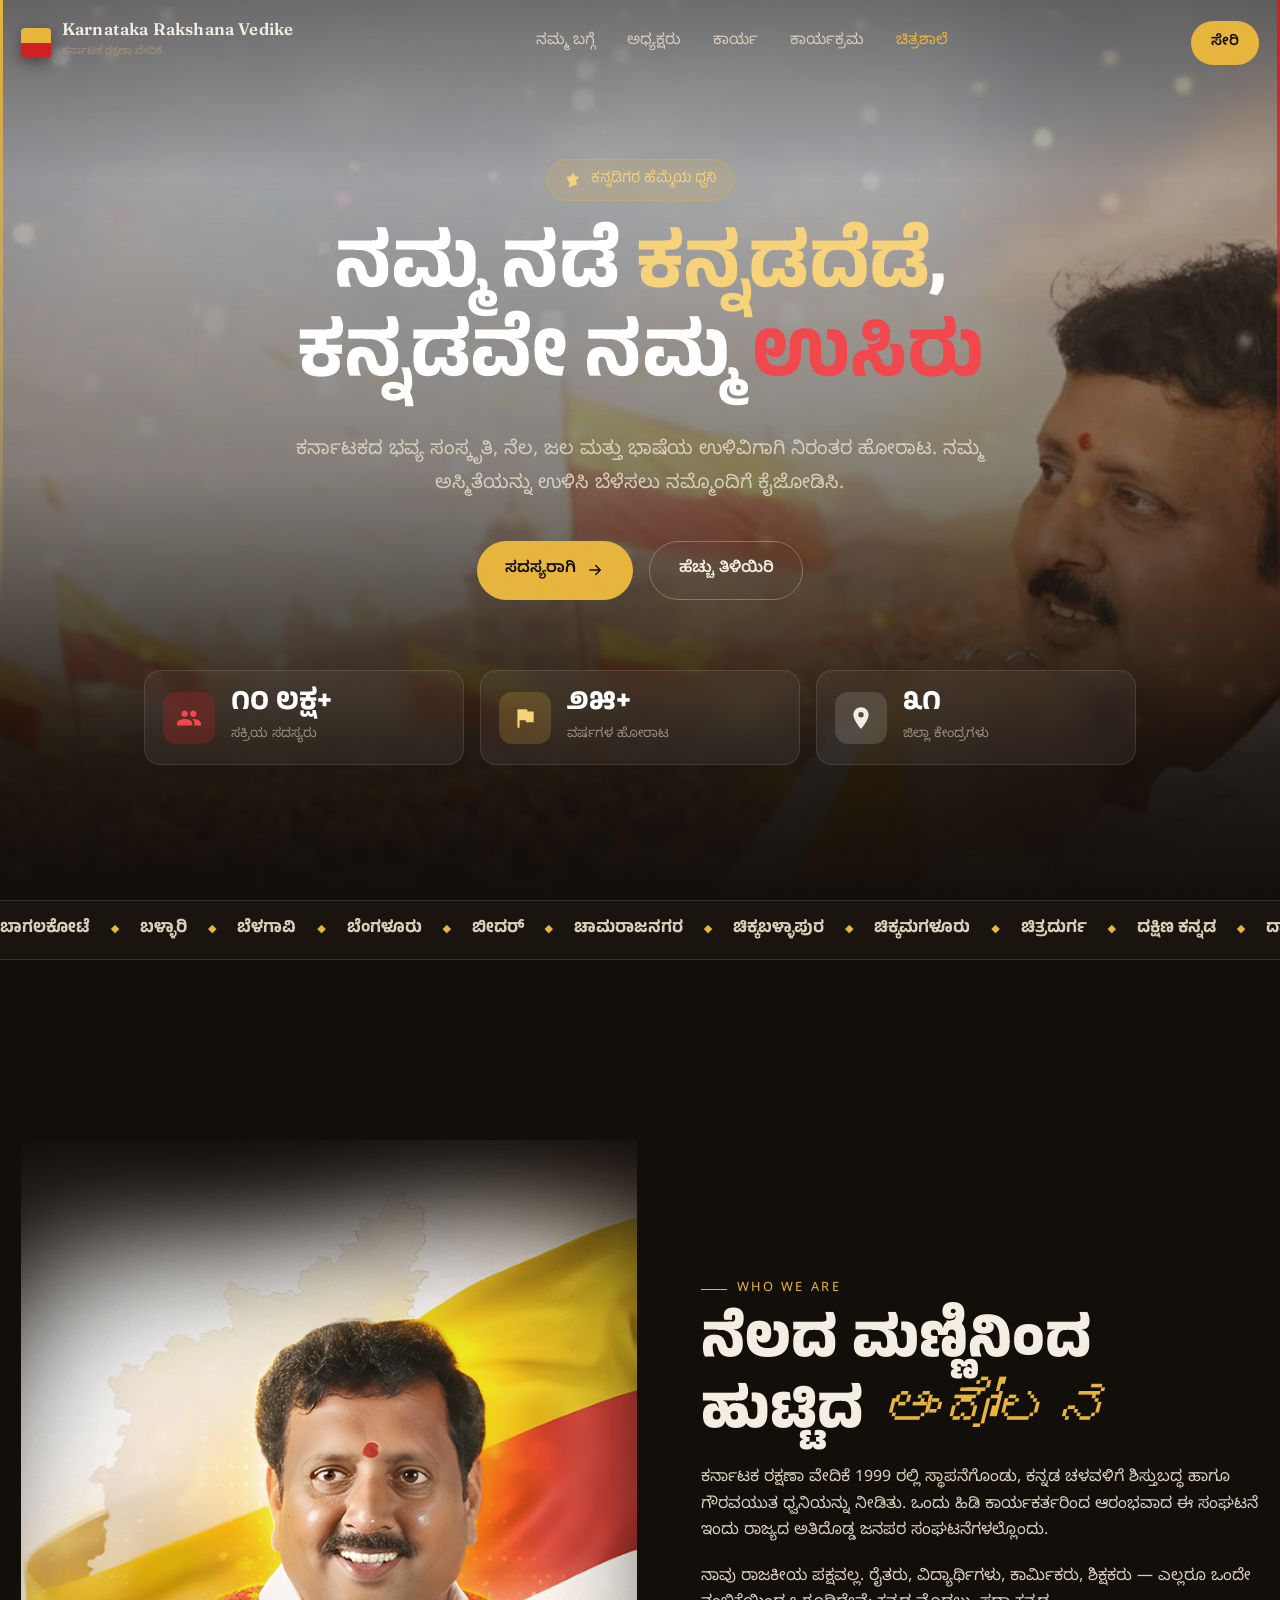
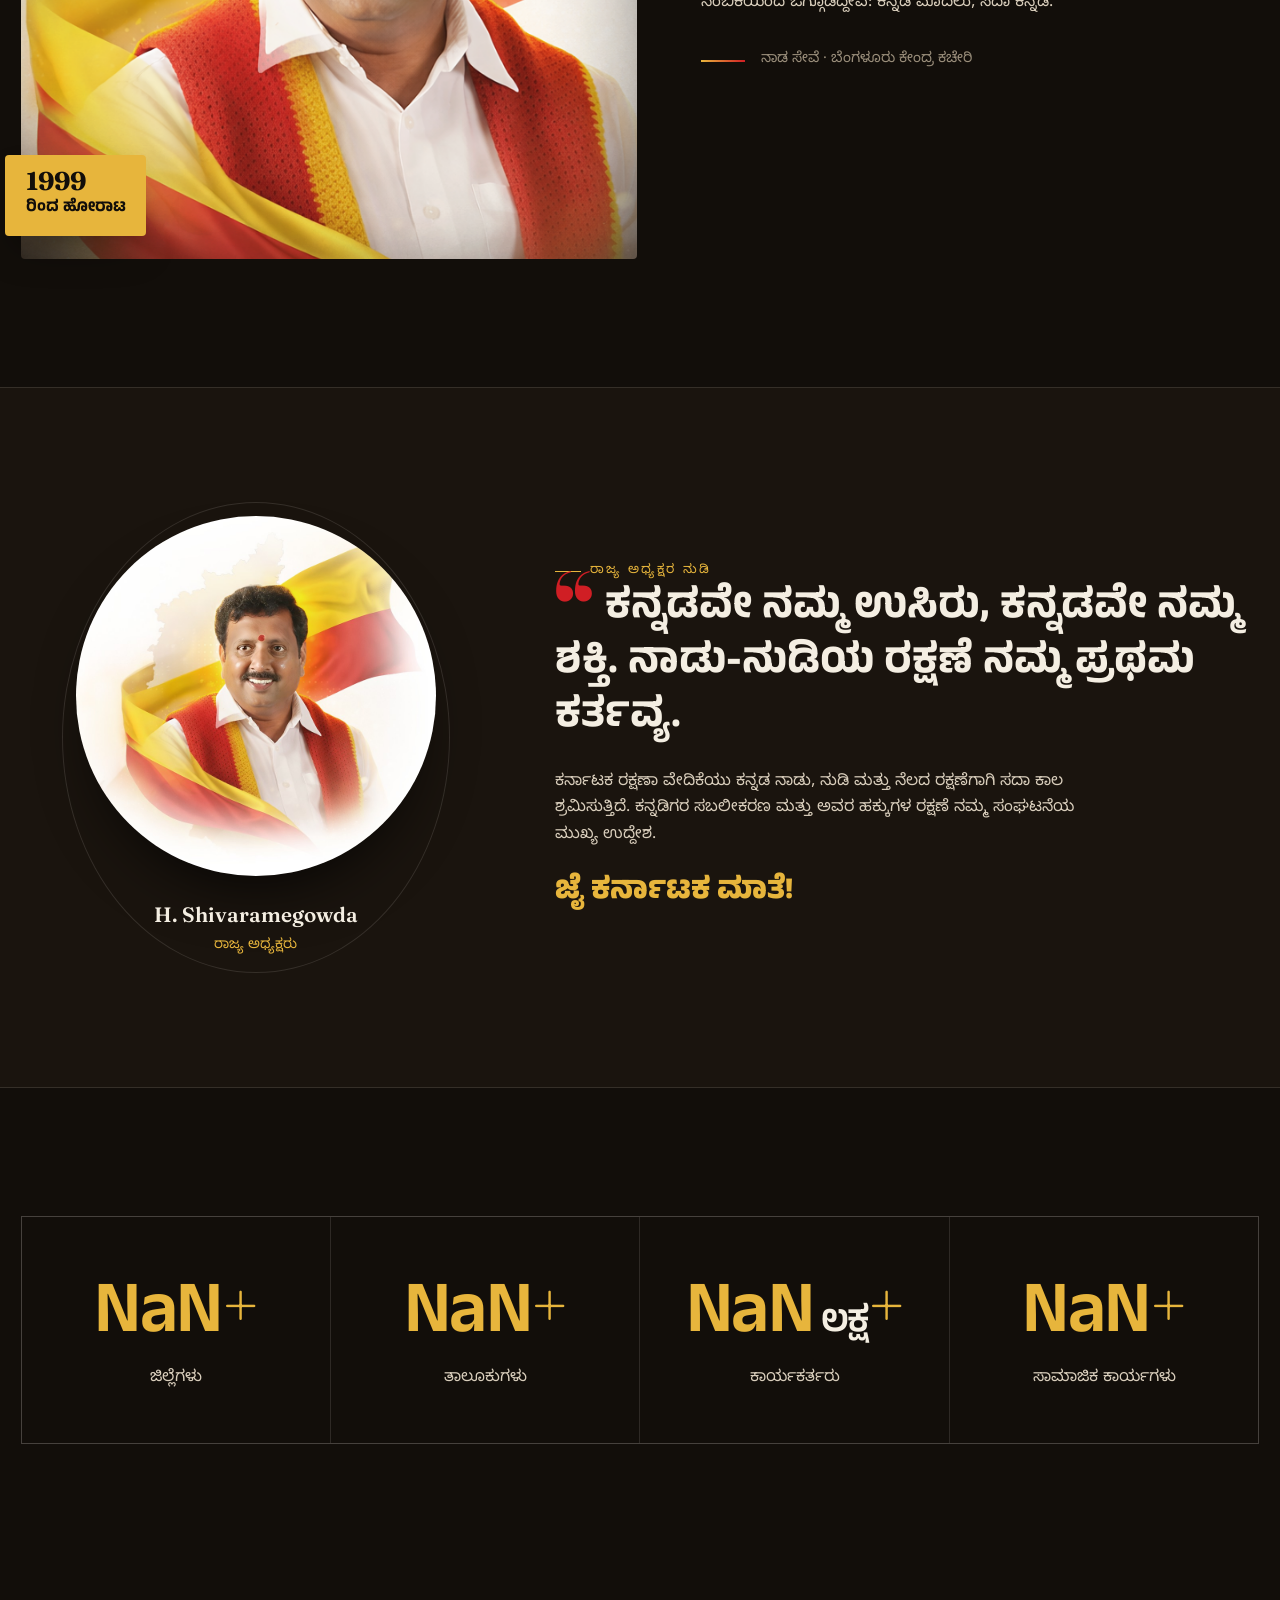
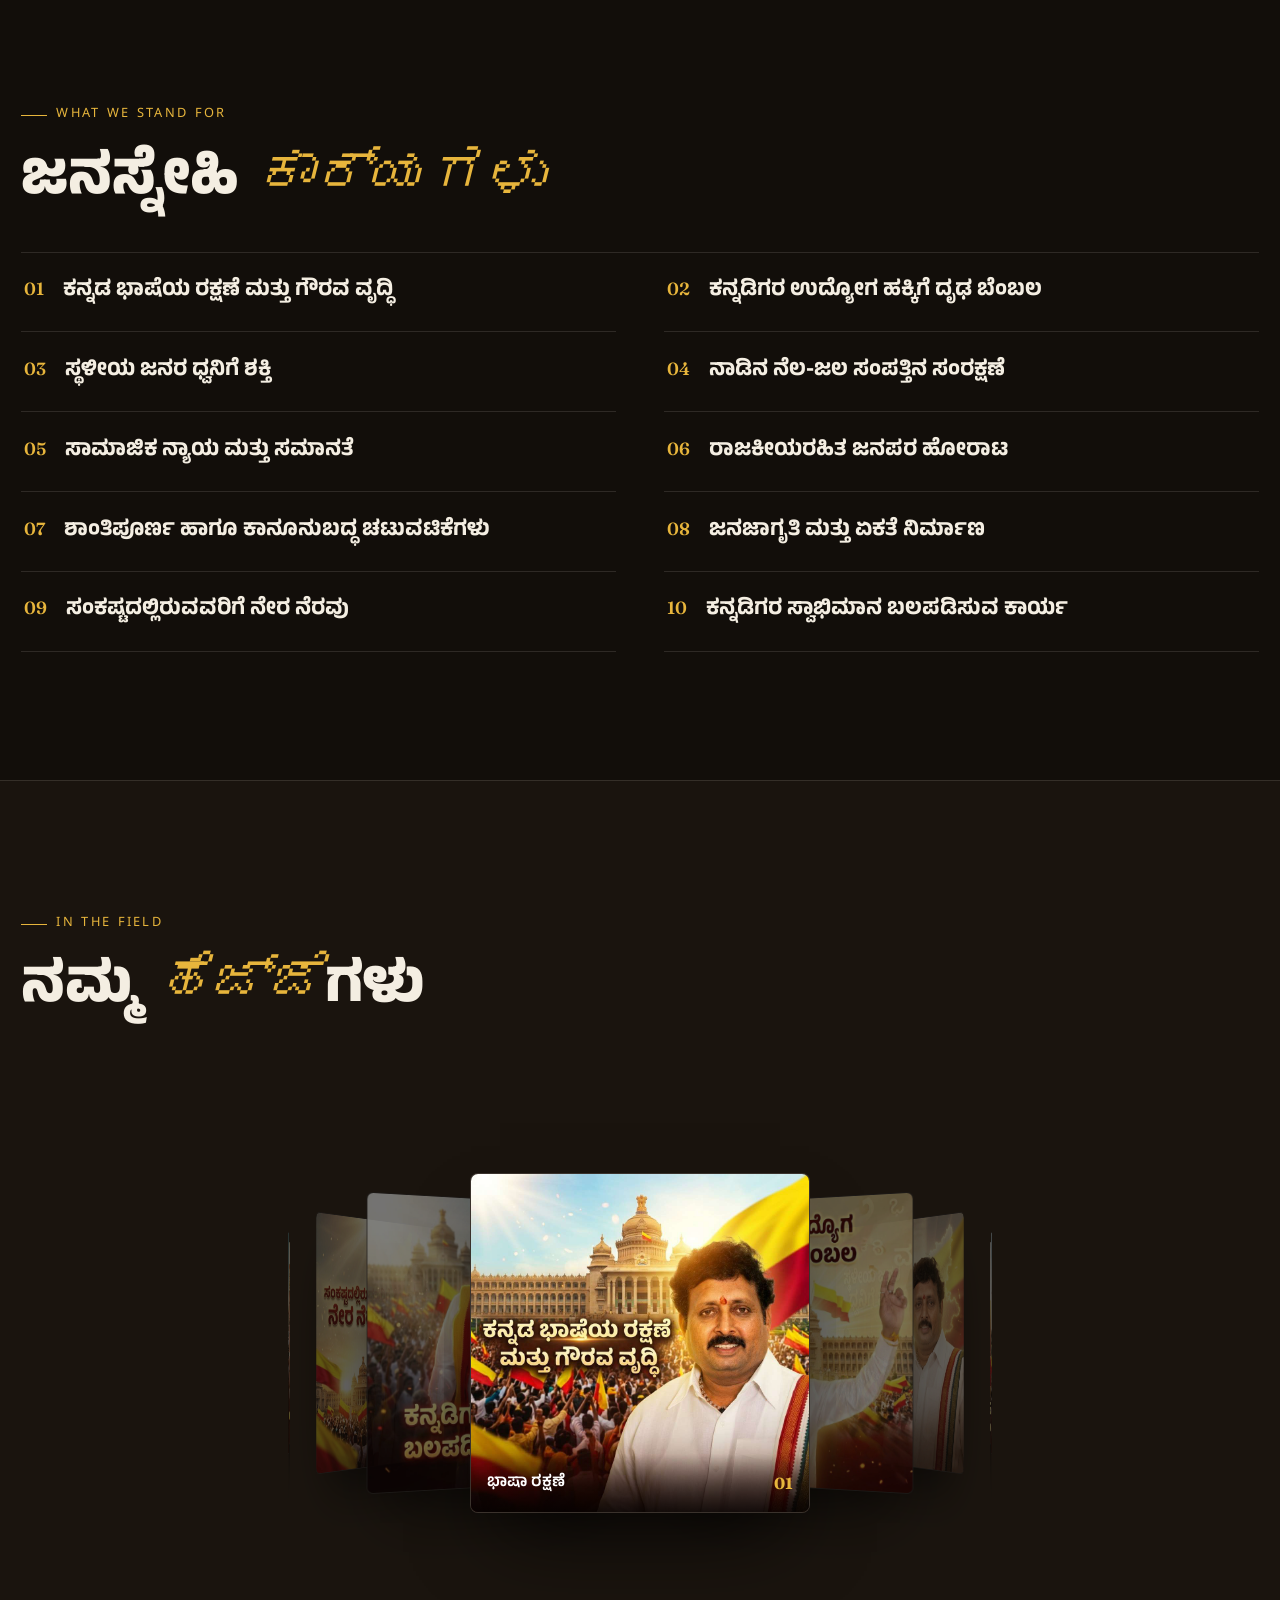
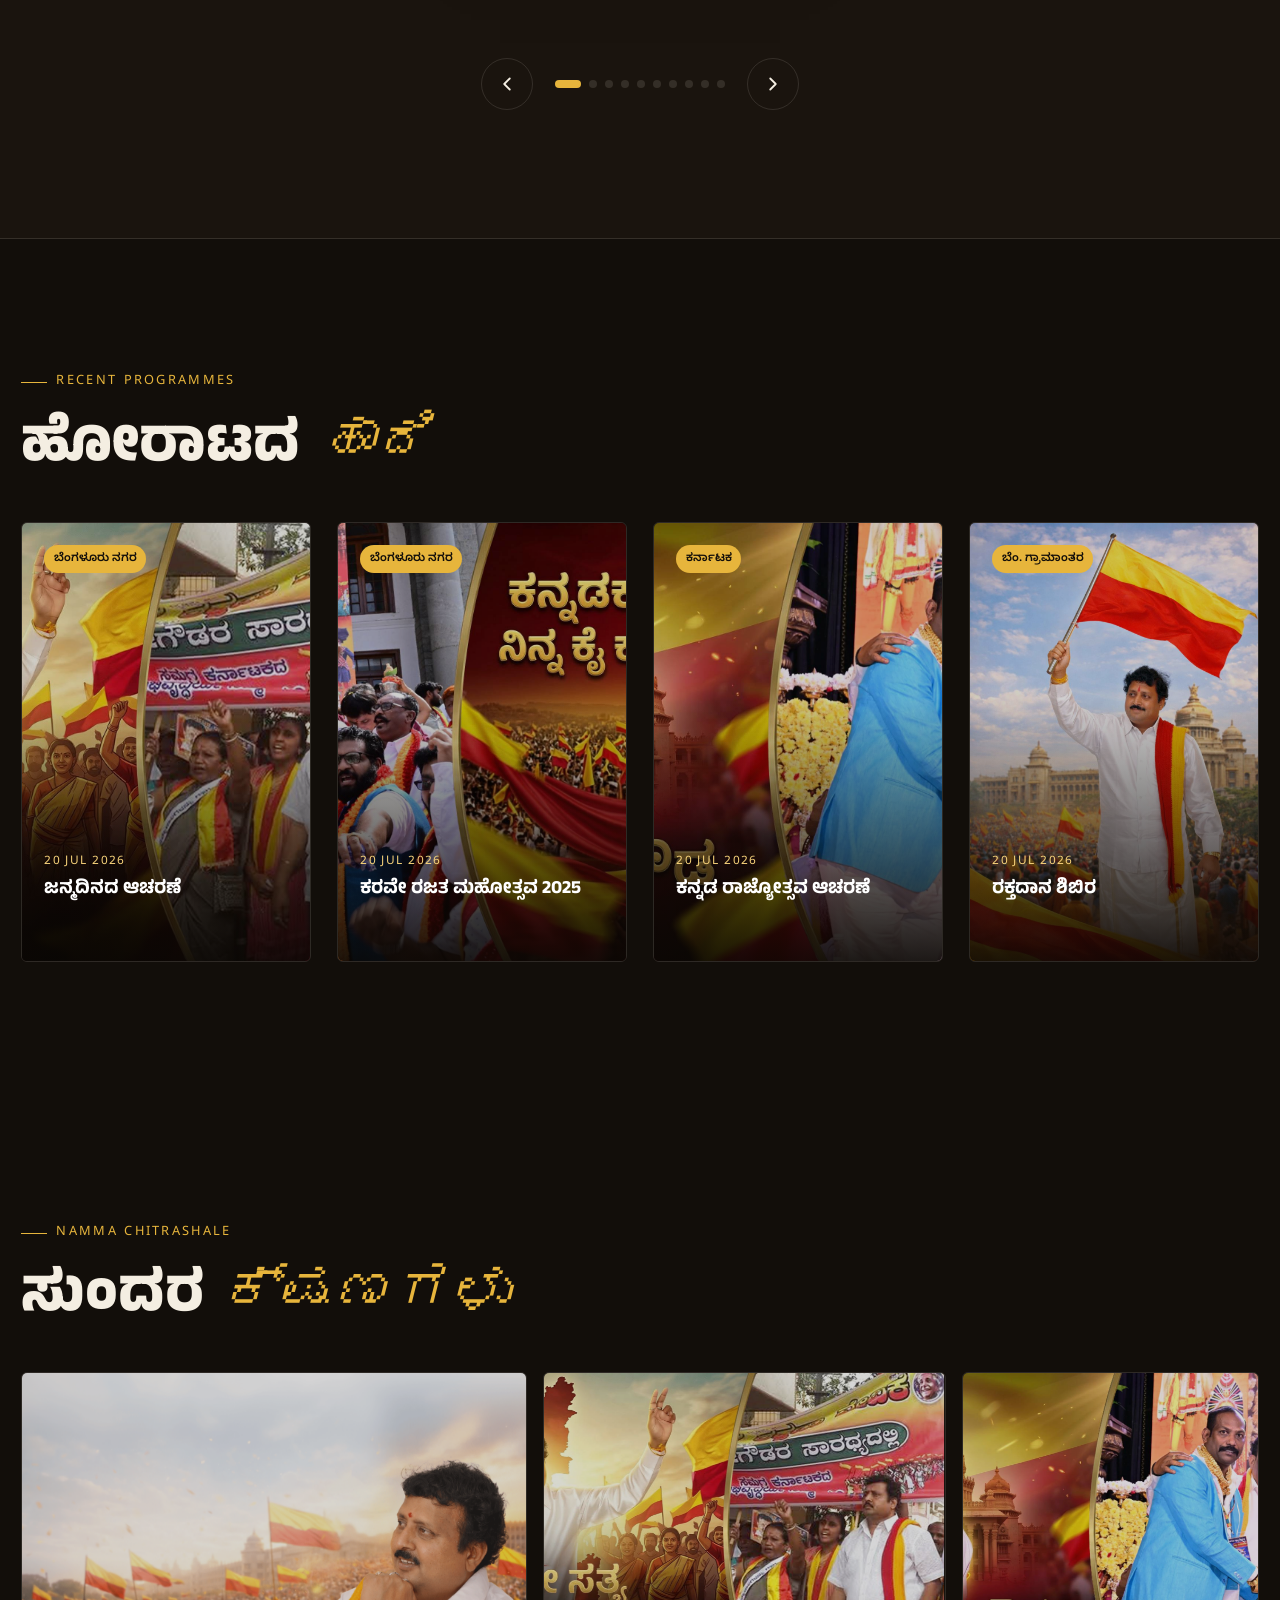
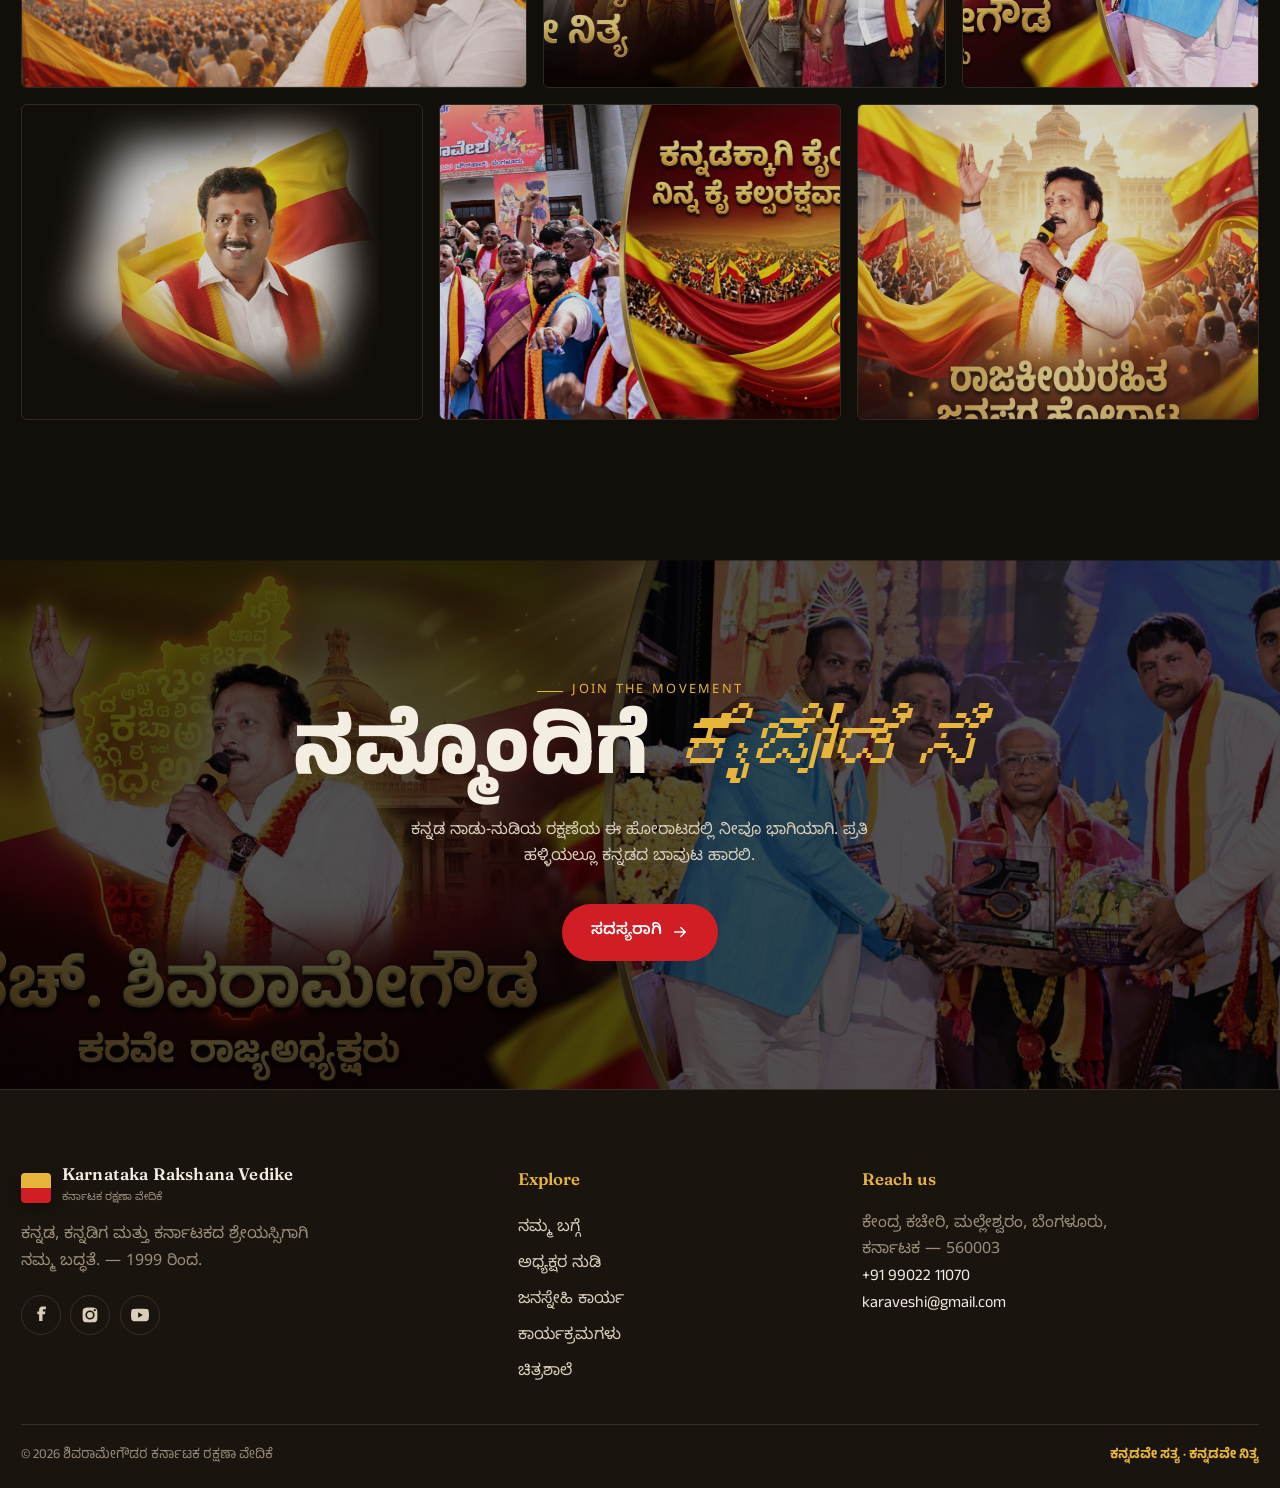
==== commit 7d8cf0ba: "index2 hero: remove scroll cue that overlapped the stat cards The absolute scroll indicator collided" ====
--- a/index2.html
+++ b/index2.html
@@ -91,8 +91,6 @@
           </div>
         </div>
       </div>
-
-      <a class="cue" href="#about" aria-label="Scroll down">Scroll<i></i></a>
     </section>
 
     <!-- Ticker -->
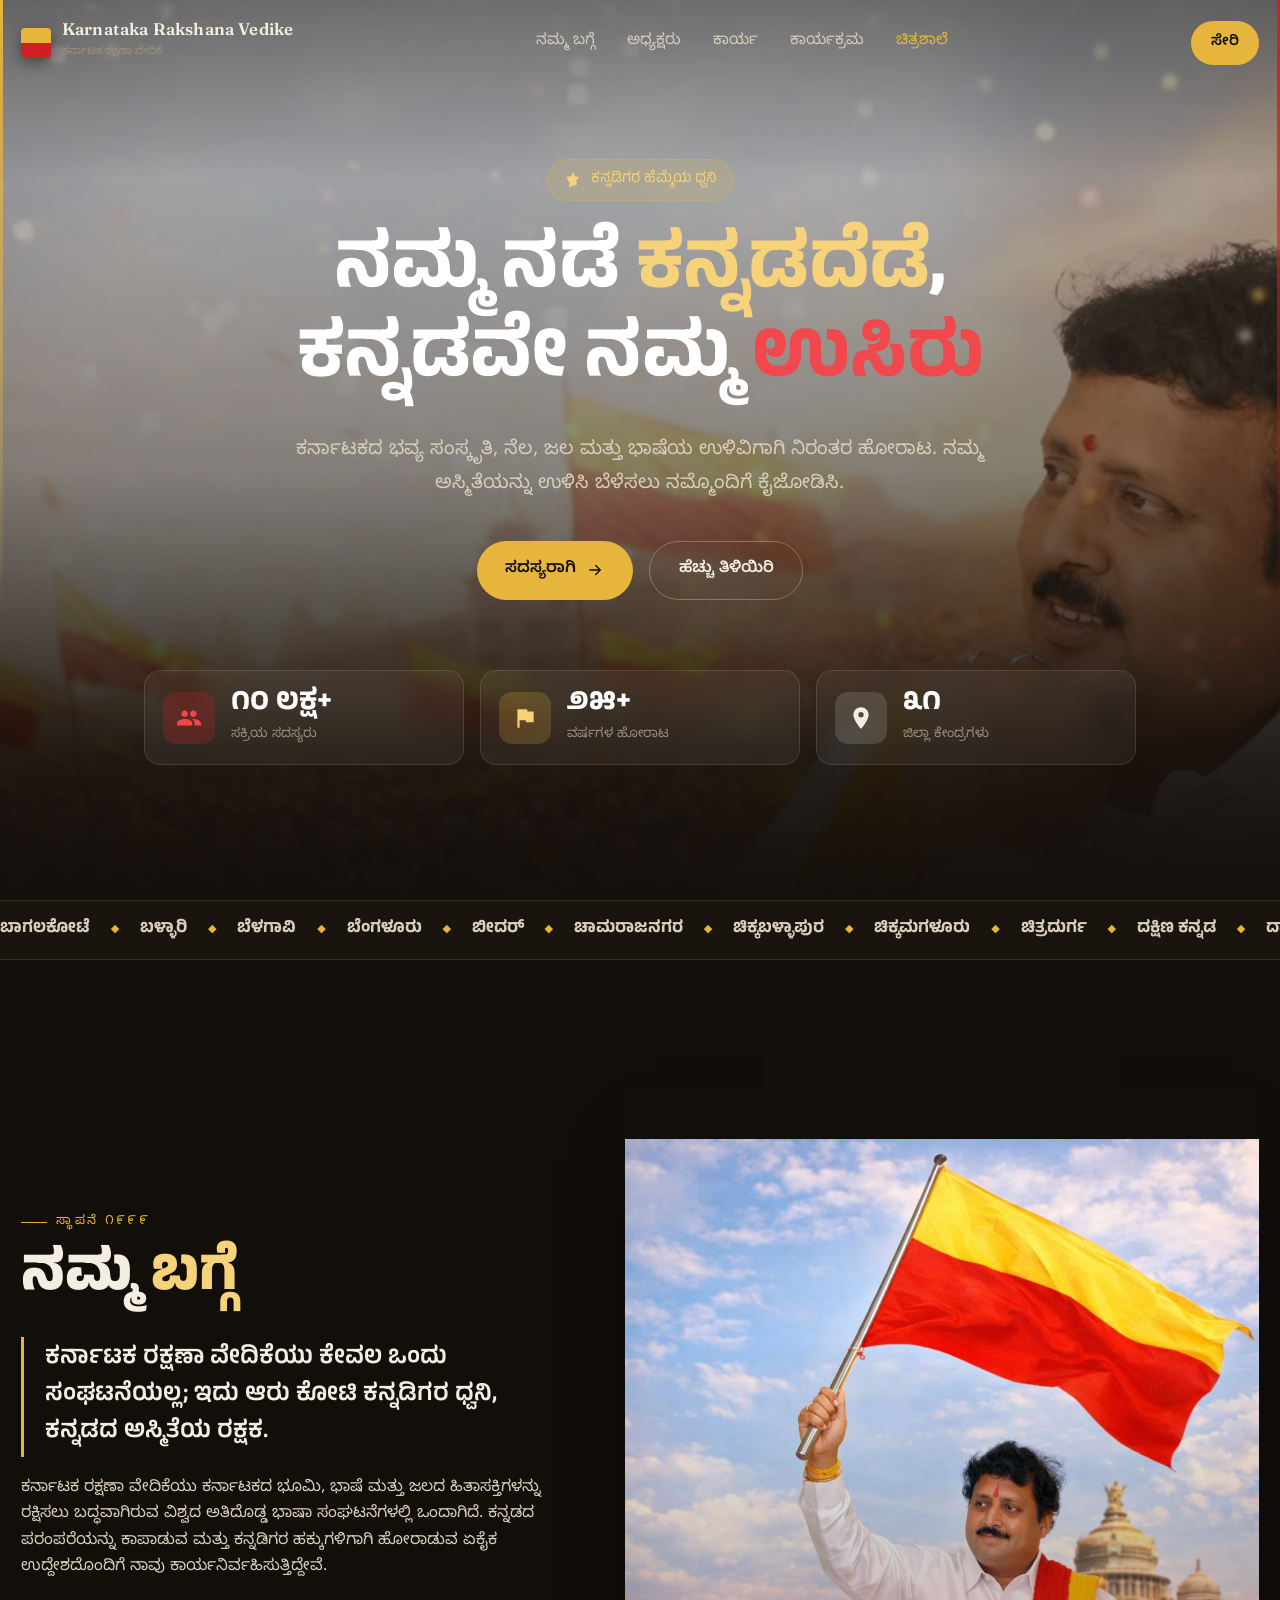
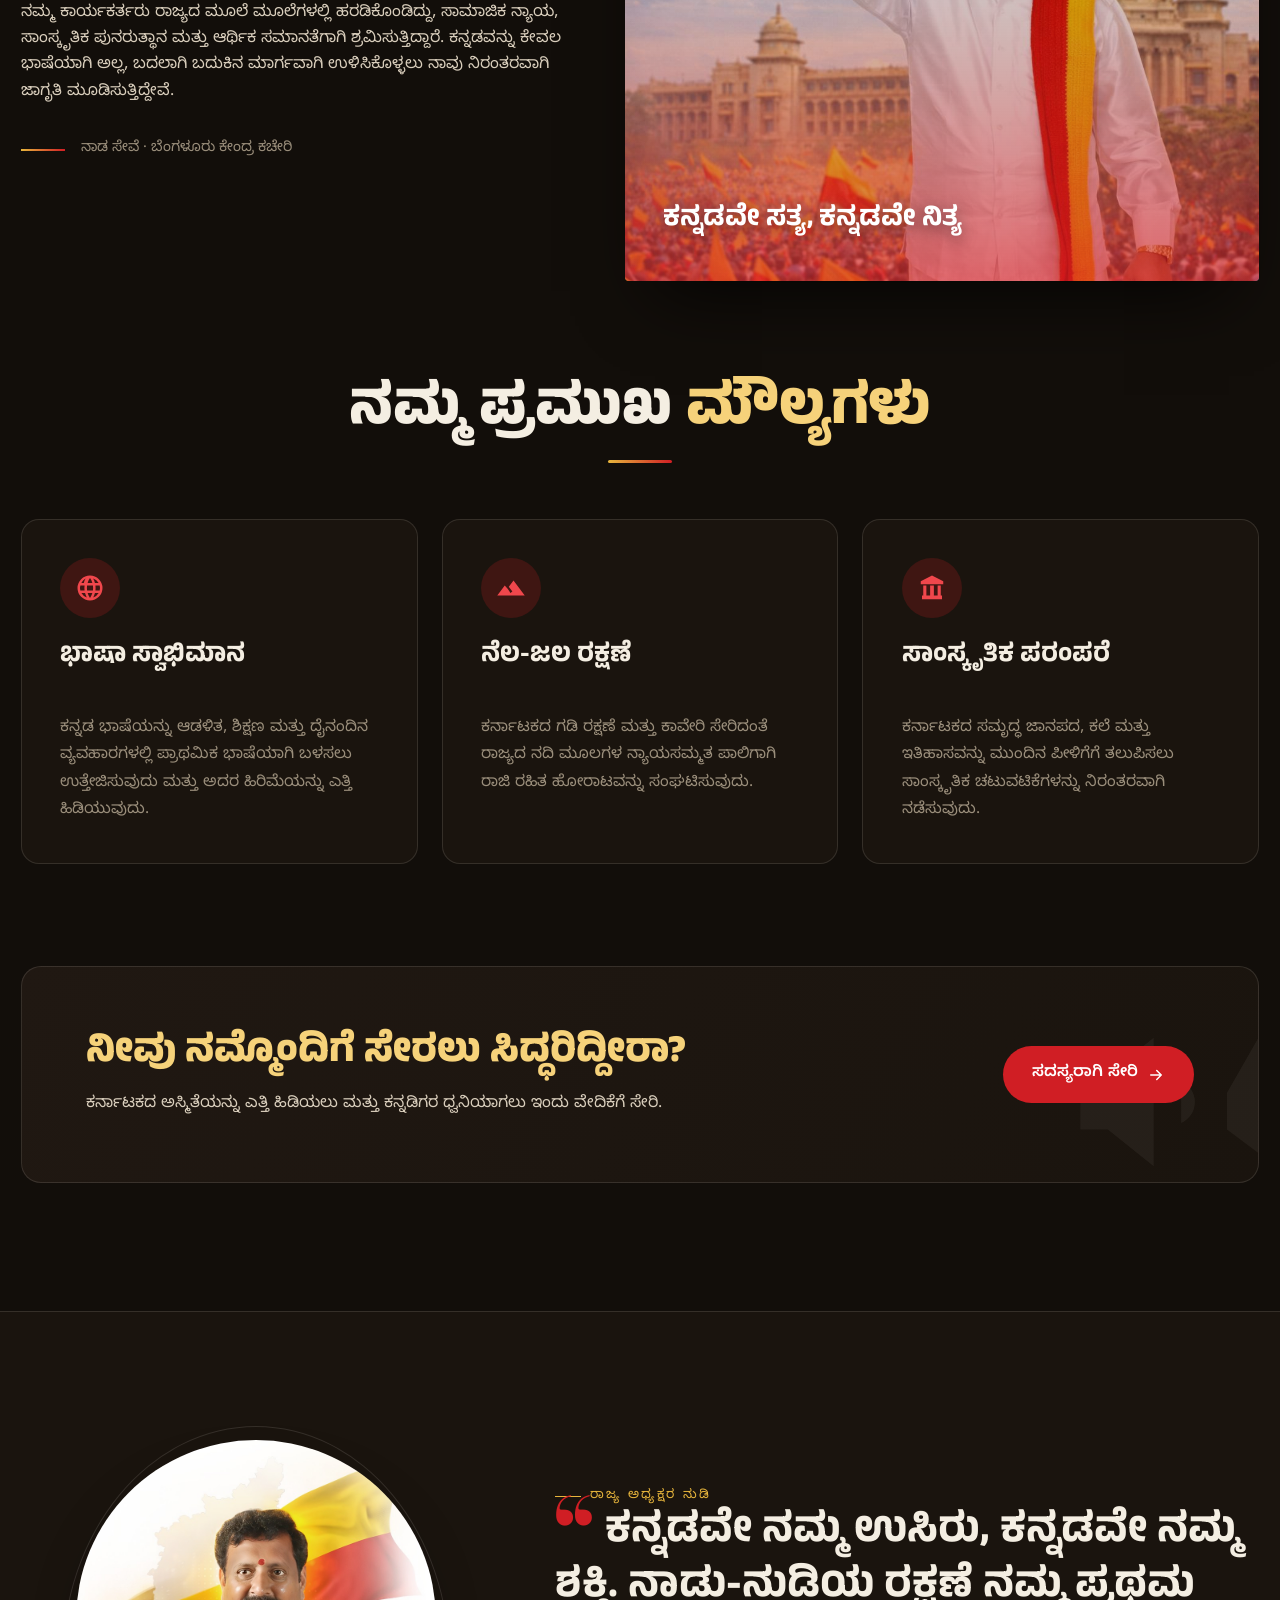
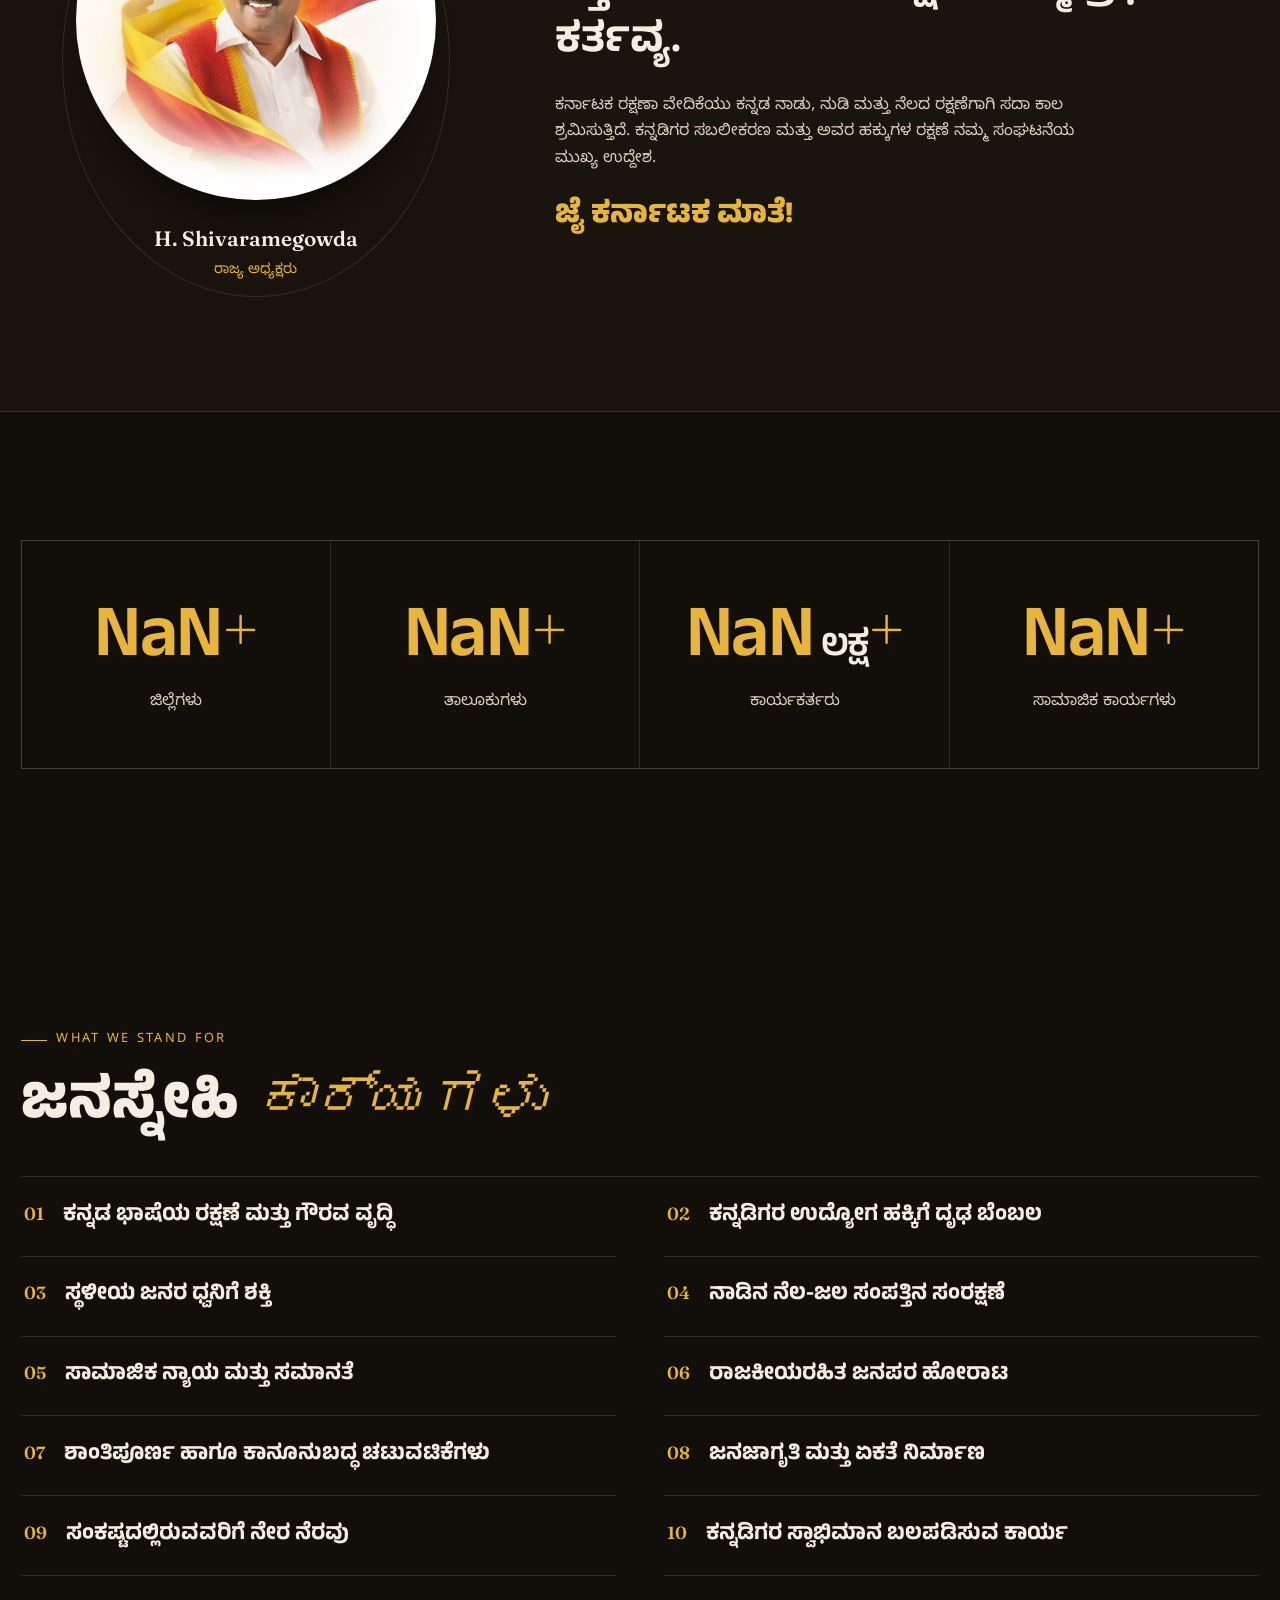
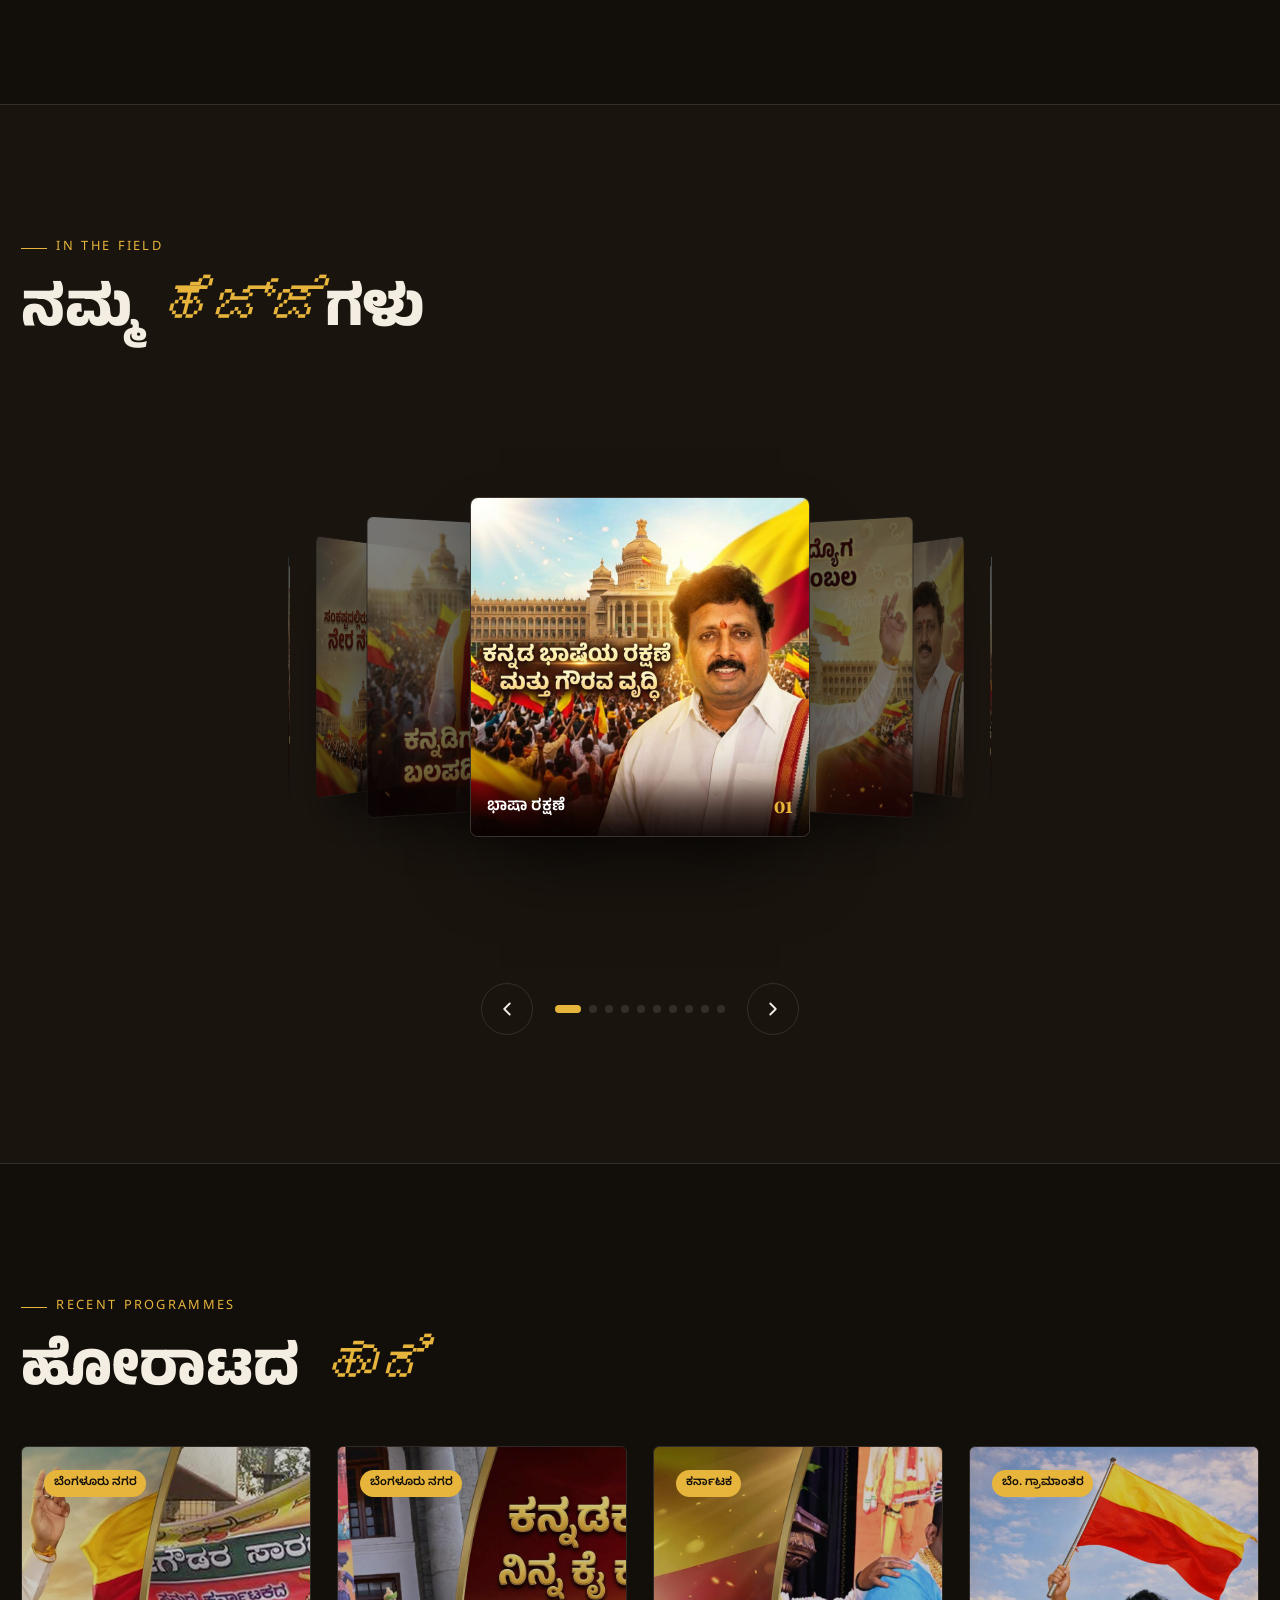
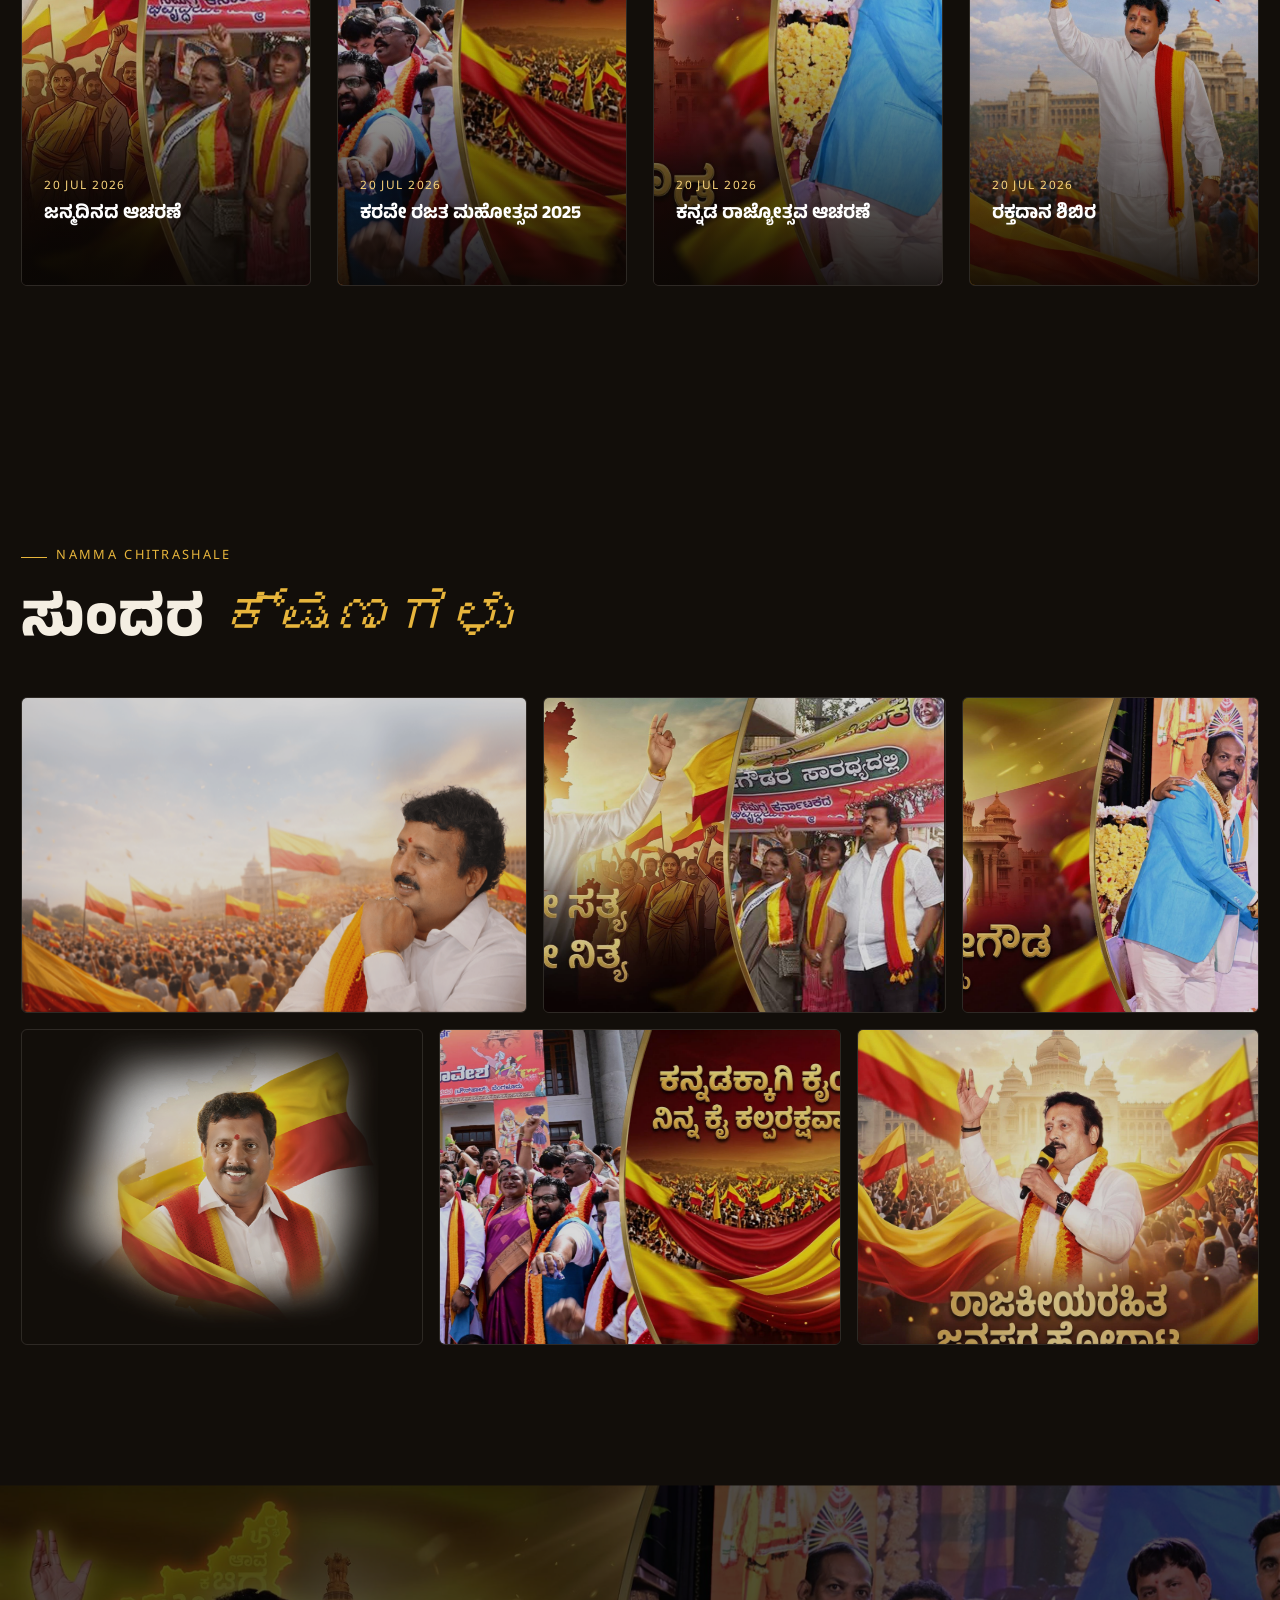
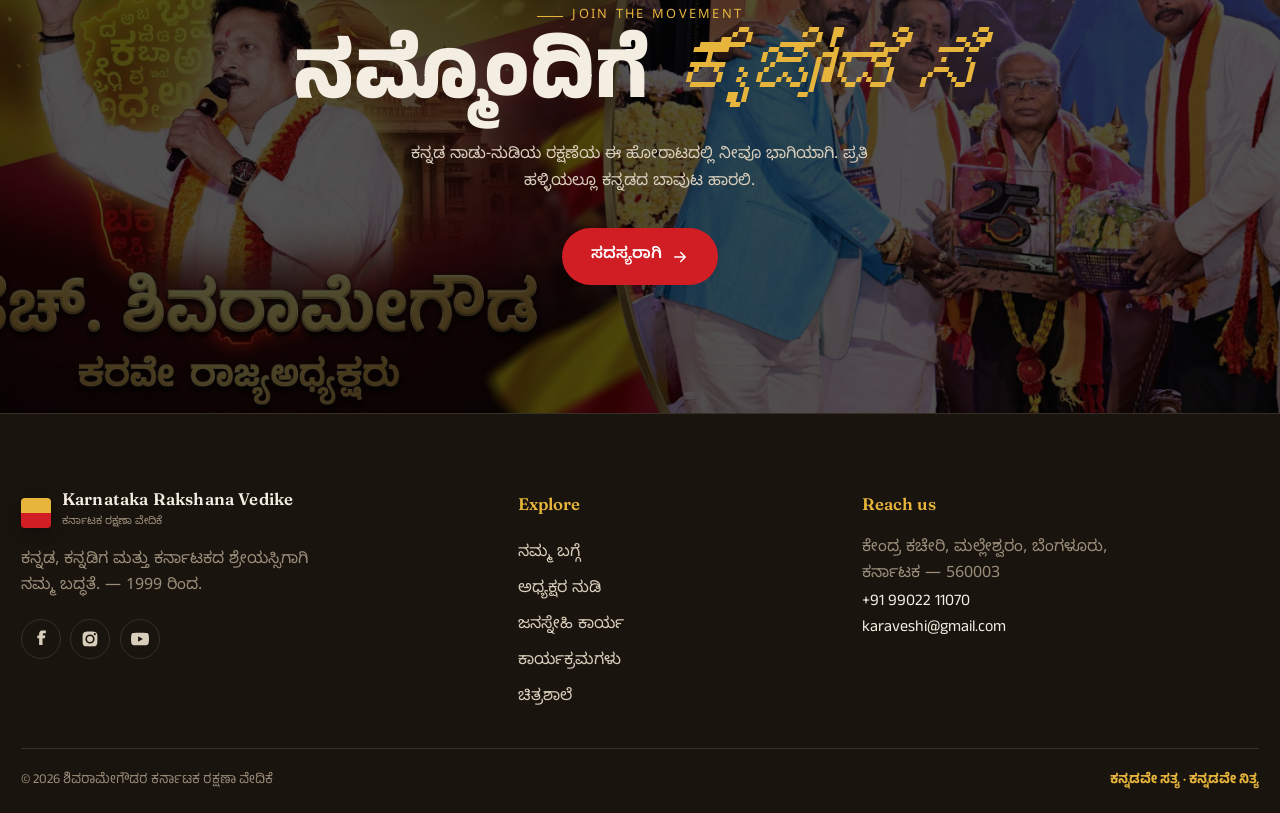
==== commit 075c4234: "index2: rebuild About section from provided concept Adapt the About mockup into the site's dark desi" ====
--- a/index2.html
+++ b/index2.html
@@ -103,17 +103,57 @@
 
     <!-- About -->
     <section class="sec about" id="about">
-      <div class="wrap about__grid">
-        <div class="about__media" data-reveal="left">
-          <div class="frame"><img src="assets/media/banner/photo-1.png" alt="ಕರ್ನಾಟಕ ರಕ್ಷಣಾ ವೇದಿಕೆ" data-para="0.08" /></div>
-          <div class="tag"><b>1999</b><span lang="kn">ರಿಂದ ಹೋರಾಟ</span></div>
-        </div>
-        <div data-reveal="right">
-          <span class="eyebrow">Who we are</span>
-          <h2 class="h2" lang="kn">ನೆಲದ ಮಣ್ಣಿನಿಂದ ಹುಟ್ಟಿದ <span class="en">ಆಂದೋಲನ</span></h2>
-          <p lang="kn">ಕರ್ನಾಟಕ ರಕ್ಷಣಾ ವೇದಿಕೆ 1999 ರಲ್ಲಿ ಸ್ಥಾಪನೆಗೊಂಡು, ಕನ್ನಡ ಚಳವಳಿಗೆ ಶಿಸ್ತುಬದ್ಧ ಹಾಗೂ ಗೌರವಯುತ ಧ್ವನಿಯನ್ನು ನೀಡಿತು. ಒಂದು ಹಿಡಿ ಕಾರ್ಯಕರ್ತರಿಂದ ಆರಂಭವಾದ ಈ ಸಂಘಟನೆ ಇಂದು ರಾಜ್ಯದ ಅತಿದೊಡ್ಡ ಜನಪರ ಸಂಘಟನೆಗಳಲ್ಲೊಂದು.</p>
-          <p lang="kn">ನಾವು ರಾಜಕೀಯ ಪಕ್ಷವಲ್ಲ. ರೈತರು, ವಿದ್ಯಾರ್ಥಿಗಳು, ಕಾರ್ಮಿಕರು, ಶಿಕ್ಷಕರು — ಎಲ್ಲರೂ ಒಂದೇ ನಂಬಿಕೆಯಿಂದ ಒಗ್ಗೂಡಿದ್ದೇವೆ: ಕನ್ನಡ ಮೊದಲು, ಸದಾ ಕನ್ನಡ.</p>
-          <div class="about__sign"><i></i><span lang="kn">ನಾಡ ಸೇವೆ · ಬೆಂಗಳೂರು ಕೇಂದ್ರ ಕಚೇರಿ</span></div>
+      <div class="wrap">
+        <div class="about__grid about__grid--v2">
+          <div data-reveal="right">
+            <span class="eyebrow" lang="kn">ಸ್ಥಾಪನೆ ೧೯೯೯</span>
+            <h2 class="h2" lang="kn">ನಮ್ಮ <span class="hl">ಬಗ್ಗೆ</span></h2>
+            <blockquote class="about__quote" lang="kn">ಕರ್ನಾಟಕ ರಕ್ಷಣಾ ವೇದಿಕೆಯು ಕೇವಲ ಒಂದು ಸಂಘಟನೆಯಲ್ಲ; ಇದು ಆರು ಕೋಟಿ ಕನ್ನಡಿಗರ ಧ್ವನಿ, ಕನ್ನಡದ ಅಸ್ಮಿತೆಯ ರಕ್ಷಕ.</blockquote>
+            <p lang="kn">ಕರ್ನಾಟಕ ರಕ್ಷಣಾ ವೇದಿಕೆಯು ಕರ್ನಾಟಕದ ಭೂಮಿ, ಭಾಷೆ ಮತ್ತು ಜಲದ ಹಿತಾಸಕ್ತಿಗಳನ್ನು ರಕ್ಷಿಸಲು ಬದ್ಧವಾಗಿರುವ ವಿಶ್ವದ ಅತಿದೊಡ್ಡ ಭಾಷಾ ಸಂಘಟನೆಗಳಲ್ಲಿ ಒಂದಾಗಿದೆ. ಕನ್ನಡದ ಪರಂಪರೆಯನ್ನು ಕಾಪಾಡುವ ಮತ್ತು ಕನ್ನಡಿಗರ ಹಕ್ಕುಗಳಿಗಾಗಿ ಹೋರಾಡುವ ಏಕೈಕ ಉದ್ದೇಶದೊಂದಿಗೆ ನಾವು ಕಾರ್ಯನಿರ್ವಹಿಸುತ್ತಿದ್ದೇವೆ.</p>
+            <p lang="kn">ನಮ್ಮ ಕಾರ್ಯಕರ್ತರು ರಾಜ್ಯದ ಮೂಲೆ ಮೂಲೆಗಳಲ್ಲಿ ಹರಡಿಕೊಂಡಿದ್ದು, ಸಾಮಾಜಿಕ ನ್ಯಾಯ, ಸಾಂಸ್ಕೃತಿಕ ಪುನರುತ್ಥಾನ ಮತ್ತು ಆರ್ಥಿಕ ಸಮಾನತೆಗಾಗಿ ಶ್ರಮಿಸುತ್ತಿದ್ದಾರೆ. ಕನ್ನಡವನ್ನು ಕೇವಲ ಭಾಷೆಯಾಗಿ ಅಲ್ಲ, ಬದಲಾಗಿ ಬದುಕಿನ ಮಾರ್ಗವಾಗಿ ಉಳಿಸಿಕೊಳ್ಳಲು ನಾವು ನಿರಂತರವಾಗಿ ಜಾಗೃತಿ ಮೂಡಿಸುತ್ತಿದ್ದೇವೆ.</p>
+            <div class="about__sign"><i></i><span lang="kn">ನಾಡ ಸೇವೆ · ಬೆಂಗಳೂರು ಕೇಂದ್ರ ಕಚೇರಿ</span></div>
+          </div>
+          <div class="about__media" data-reveal="left">
+            <div class="frame frame--tall">
+              <img src="assets/media/banner/organization.jpg" alt="ವಿಧಾನಸೌಧದ ಮುಂದೆ ಕನ್ನಡ ಬಾವುಟ" data-para="0.08" />
+              <div class="frame__cap"><p lang="kn">ಕನ್ನಡವೇ ಸತ್ಯ, ಕನ್ನಡವೇ ನಿತ್ಯ</p></div>
+            </div>
+          </div>
+        </div>
+
+        <!-- Core values -->
+        <div class="values">
+          <div class="values__head" data-reveal>
+            <h2 class="h2" lang="kn">ನಮ್ಮ ಪ್ರಮುಖ <span class="hl">ಮೌಲ್ಯಗಳು</span></h2>
+            <span class="values__rule" aria-hidden="true"></span>
+          </div>
+          <div class="values__grid">
+            <article class="vcard" data-reveal>
+              <span class="vcard__ic"><svg viewBox="0 0 24 24" fill="currentColor" aria-hidden="true"><path d="M12 2a10 10 0 100 20 10 10 0 000-20zm6.9 6h-2.95a15.7 15.7 0 00-1.38-3.56A8.03 8.03 0 0118.92 8zM12 4.04c.83 1.2 1.48 2.53 1.91 3.96h-3.82c.43-1.43 1.08-2.76 1.91-3.96zM4.26 14a7.82 7.82 0 010-4h3.38a16.5 16.5 0 000 4H4.26zm.82 2h2.95c.36 1.27.82 2.47 1.38 3.56A7.99 7.99 0 015.08 16zm2.95-8H5.08a7.99 7.99 0 013.33-3.56A15.7 15.7 0 007.03 8zM12 19.96c-.83-1.2-1.48-2.53-1.91-3.96h3.82c-.43 1.43-1.08 2.76-1.91 3.96zM14.34 14H9.66a14.7 14.7 0 010-4h4.68a14.7 14.7 0 010 4zm.26 5.56c.56-1.09 1.02-2.29 1.38-3.56h2.95a8.03 8.03 0 01-4.33 3.56zM16.36 14a16.5 16.5 0 000-4h3.38a7.82 7.82 0 010 4h-3.38z"/></svg></span>
+              <h3 lang="kn">ಭಾಷಾ ಸ್ವಾಭಿಮಾನ</h3>
+              <p lang="kn">ಕನ್ನಡ ಭಾಷೆಯನ್ನು ಆಡಳಿತ, ಶಿಕ್ಷಣ ಮತ್ತು ದೈನಂದಿನ ವ್ಯವಹಾರಗಳಲ್ಲಿ ಪ್ರಾಥಮಿಕ ಭಾಷೆಯಾಗಿ ಬಳಸಲು ಉತ್ತೇಜಿಸುವುದು ಮತ್ತು ಅದರ ಹಿರಿಮೆಯನ್ನು ಎತ್ತಿ ಹಿಡಿಯುವುದು.</p>
+            </article>
+            <article class="vcard" data-reveal data-delay="90">
+              <span class="vcard__ic"><svg viewBox="0 0 24 24" fill="currentColor" aria-hidden="true"><path d="M14 6l-3.75 5 2.85 3.8-1.6 1.2A24.9 24.9 0 007 10l-6 8h22L14 6z"/></svg></span>
+              <h3 lang="kn">ನೆಲ-ಜಲ ರಕ್ಷಣೆ</h3>
+              <p lang="kn">ಕರ್ನಾಟಕದ ಗಡಿ ರಕ್ಷಣೆ ಮತ್ತು ಕಾವೇರಿ ಸೇರಿದಂತೆ ರಾಜ್ಯದ ನದಿ ಮೂಲಗಳ ನ್ಯಾಯಸಮ್ಮತ ಪಾಲಿಗಾಗಿ ರಾಜಿ ರಹಿತ ಹೋರಾಟವನ್ನು ಸಂಘಟಿಸುವುದು.</p>
+            </article>
+            <article class="vcard" data-reveal data-delay="180">
+              <span class="vcard__ic"><svg viewBox="0 0 24 24" fill="currentColor" aria-hidden="true"><path d="M12 2L3 6.5V9h18V6.5L12 2zM5 10v8H4v3h16v-3h-1v-8h-2.5v8h-3v-8h-3v8h-3v-8H5z"/></svg></span>
+              <h3 lang="kn">ಸಾಂಸ್ಕೃತಿಕ ಪರಂಪರೆ</h3>
+              <p lang="kn">ಕರ್ನಾಟಕದ ಸಮೃದ್ಧ ಜಾನಪದ, ಕಲೆ ಮತ್ತು ಇತಿಹಾಸವನ್ನು ಮುಂದಿನ ಪೀಳಿಗೆಗೆ ತಲುಪಿಸಲು ಸಾಂಸ್ಕೃತಿಕ ಚಟುವಟಿಕೆಗಳನ್ನು ನಿರಂತರವಾಗಿ ನಡೆಸುವುದು.</p>
+            </article>
+          </div>
+        </div>
+
+        <!-- Join CTA band -->
+        <div class="cta-band" data-reveal>
+          <div class="cta-band__t">
+            <h2 lang="kn">ನೀವು ನಮ್ಮೊಂದಿಗೆ ಸೇರಲು ಸಿದ್ಧರಿದ್ದೀರಾ?</h2>
+            <p lang="kn">ಕರ್ನಾಟಕದ ಅಸ್ಮಿತೆಯನ್ನು ಎತ್ತಿ ಹಿಡಿಯಲು ಮತ್ತು ಕನ್ನಡಿಗರ ಧ್ವನಿಯಾಗಲು ಇಂದು ವೇದಿಕೆಗೆ ಸೇರಿ.</p>
+          </div>
+          <a class="btn btn--fill" href="#join" lang="kn">ಸದಸ್ಯರಾಗಿ ಸೇರಿ <svg viewBox="0 0 24 24" fill="none" stroke="currentColor" stroke-width="2" stroke-linecap="round" stroke-linejoin="round"><path d="M5 12h14M13 6l6 6-6 6"/></svg></a>
+          <span class="cta-band__ic" aria-hidden="true"><svg viewBox="0 0 24 24" fill="currentColor"><path d="M18 11l4-7v14l-4-3zM2 9v6h3l5 4V5L5 9H2zm12.5 3a2.5 2.5 0 00-1.5-2.29v4.58A2.5 2.5 0 0014.5 12z"/></svg></span>
         </div>
       </div>
     </section>
--- a/assets/styles2.css
+++ b/assets/styles2.css
@@ -203,6 +203,41 @@
 .about__sign i { width: 44px; height: 2px; background: linear-gradient(90deg, var(--gold), var(--crimson)); }
 .about__sign span { font-family: var(--knb); color: var(--bone-3); font-size: .9rem; }
 
+/* ---------- About v2 (intro + values + cta) ---------- */
+.h2 .hl { color: var(--gold-2); }
+@media (min-width: 900px) { .about__grid--v2 { grid-template-columns: .92fr 1.08fr; } }
+.about__quote { font-family: var(--kn); font-weight: 600; font-size: clamp(1.14rem, 2.2vw, 1.5rem); line-height: 1.55; color: var(--bone); border-left: 3px solid var(--gold); padding: .25rem 0 .25rem 1.3rem; margin-top: 1.7rem; }
+.frame--tall { aspect-ratio: 3 / 4; border-radius: 14px; box-shadow: 0 40px 70px -30px rgba(0,0,0,.8); }
+.frame--tall img { height: 112%; }
+.frame__cap { position: absolute; inset: 0; display: flex; align-items: flex-end; padding: clamp(1.4rem, 3vw, 2.4rem);
+  background: linear-gradient(to top, color-mix(in srgb, var(--crimson) 66%, transparent) 0%, rgba(18,14,10,.2) 42%, transparent 68%); }
+.frame__cap p { margin: 0; font-family: var(--kn); font-weight: 700; font-size: clamp(1.2rem, 2.4vw, 1.7rem); color: #fff; text-shadow: 0 4px 16px rgba(0,0,0,.45); }
+
+.values { margin-top: clamp(4rem, 8vw, 6.5rem); }
+.values__head { display: flex; flex-direction: column; align-items: center; gap: 1rem; text-align: center; }
+.values__head .h2 { margin-top: 0; }
+.values__rule { width: 64px; height: 3px; border-radius: 2px; background: linear-gradient(90deg, var(--gold), var(--crimson)); }
+.values__grid { display: grid; grid-template-columns: 1fr; gap: clamp(1rem, 2vw, 1.5rem); margin-top: clamp(2.4rem, 5vw, 3.5rem); }
+@media (min-width: 820px) { .values__grid { grid-template-columns: repeat(3, 1fr); } }
+.vcard { background: var(--ink-2); border: 1px solid var(--line); border-radius: 18px; padding: clamp(1.8rem, 3vw, 2.6rem); display: flex; flex-direction: column; gap: 1.1rem;
+  transition: border-color .35s, transform .35s var(--e-out), background .35s, box-shadow .35s; }
+.vcard:hover { border-color: color-mix(in srgb, var(--gold) 55%, transparent); background: var(--panel); transform: translateY(-6px); box-shadow: 0 30px 50px -28px rgba(0,0,0,.7); }
+.vcard__ic { width: 60px; height: 60px; border-radius: 50%; display: grid; place-items: center; background: color-mix(in srgb, var(--crimson) 20%, transparent); color: var(--crimson-2); transition: background .35s, color .35s; }
+.vcard:hover .vcard__ic { background: var(--crimson); color: #fff; }
+.vcard__ic svg { width: 30px; height: 30px; }
+.vcard h3 { font-family: var(--kn); font-weight: 700; font-size: clamp(1.25rem, 2.4vw, 1.6rem); color: var(--bone); }
+.vcard p { font-family: var(--knb); font-size: .98rem; line-height: 1.75; color: var(--bone-3); }
+
+.cta-band { position: relative; overflow: hidden; margin-top: clamp(4rem, 8vw, 6.5rem); border-radius: 20px;
+  background: linear-gradient(120deg, var(--panel) 0%, var(--ink-2) 100%); border: 1px solid var(--line);
+  padding: clamp(2.4rem, 5vw, 4.5rem); display: flex; flex-wrap: wrap; align-items: center; gap: 2rem; justify-content: space-between; }
+.cta-band__t { flex: 1 1 26rem; }
+.cta-band__t h2 { font-family: var(--kn); font-weight: 800; font-size: clamp(1.6rem, 3.4vw, 2.4rem); line-height: 1.2; color: var(--gold-2); }
+.cta-band__t p { font-family: var(--knb); color: var(--bone-2); margin-top: .9rem; max-width: 40rem; }
+.cta-band__ic { position: absolute; right: -1.5rem; bottom: -2.5rem; z-index: 0; color: var(--bone); opacity: .05; pointer-events: none; }
+.cta-band__ic svg { width: 220px; height: 220px; }
+.cta-band .btn { z-index: 1; }
+
 /* ---------- President ---------- */
 .pres { background: var(--ink-2); border-block: 1px solid var(--line); }
 .pres__grid { display: grid; grid-template-columns: 1fr; gap: clamp(2rem, 5vw, 4rem); align-items: center; }
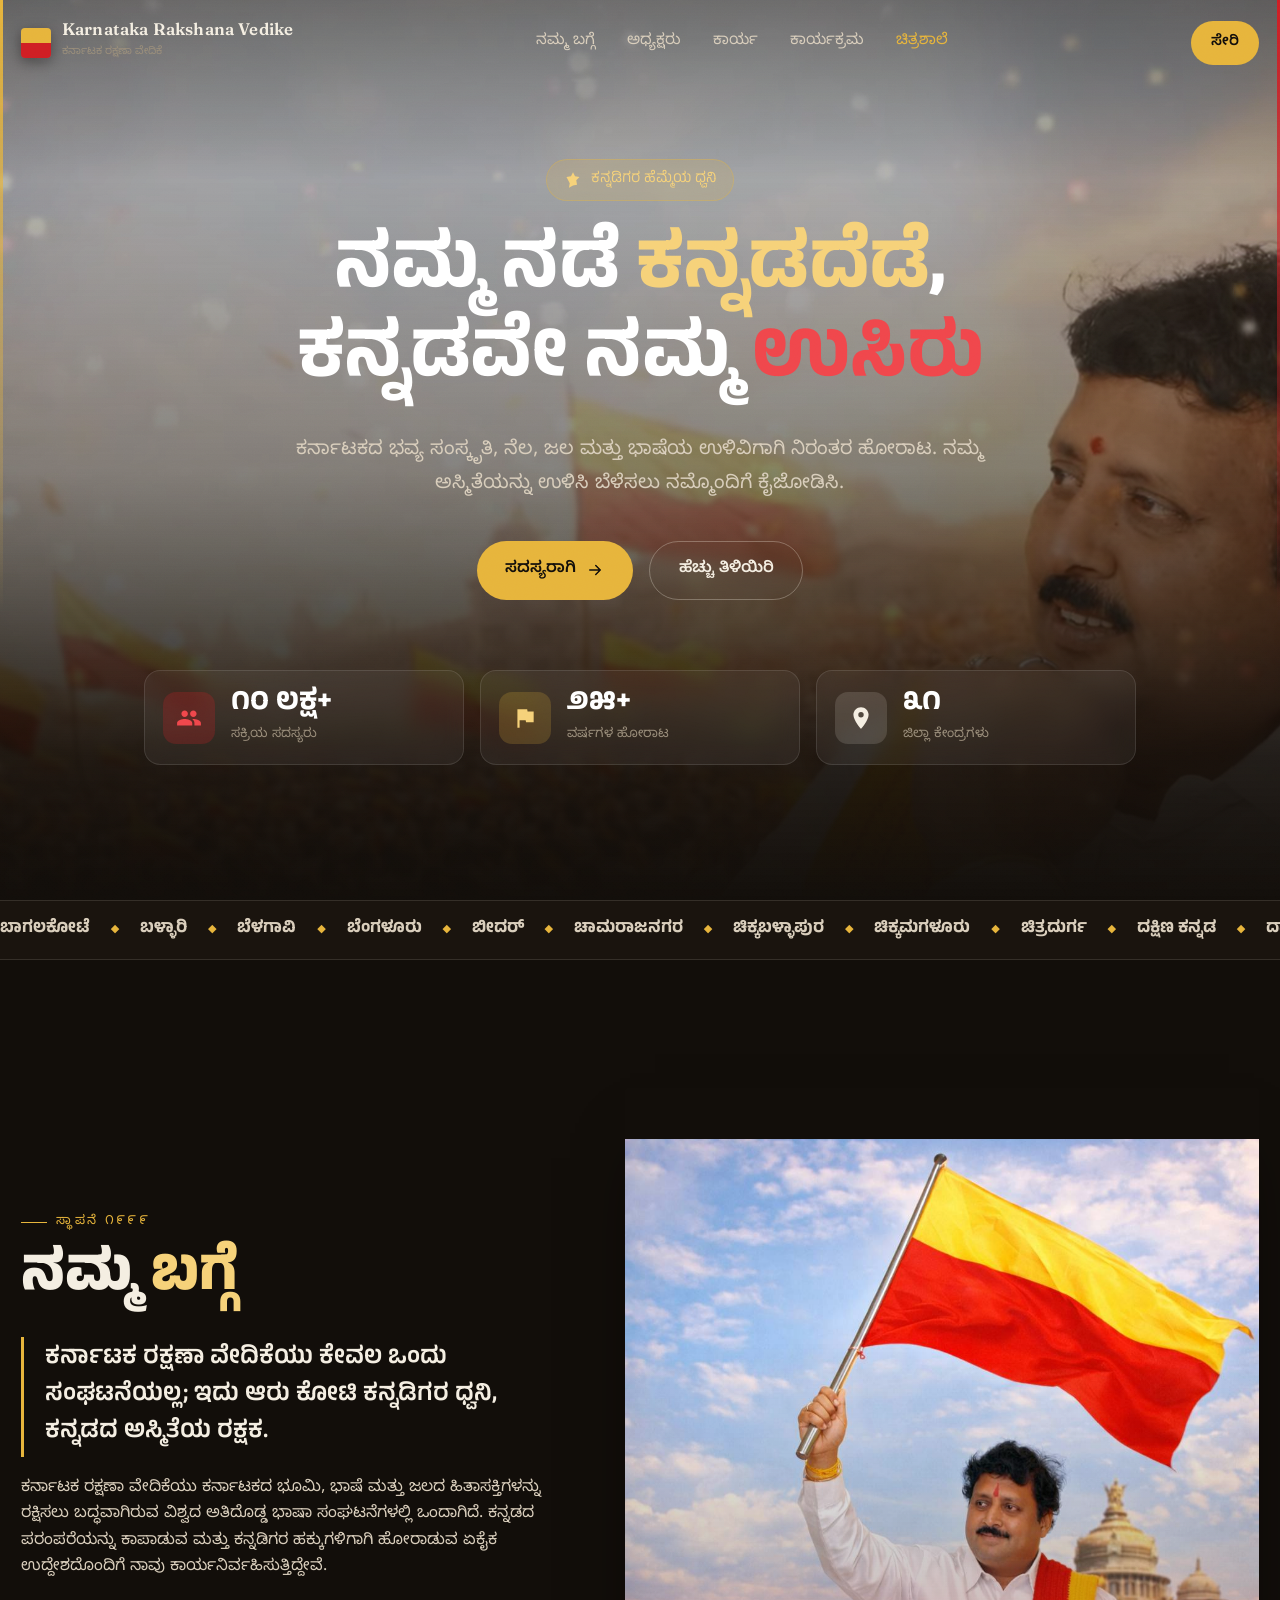
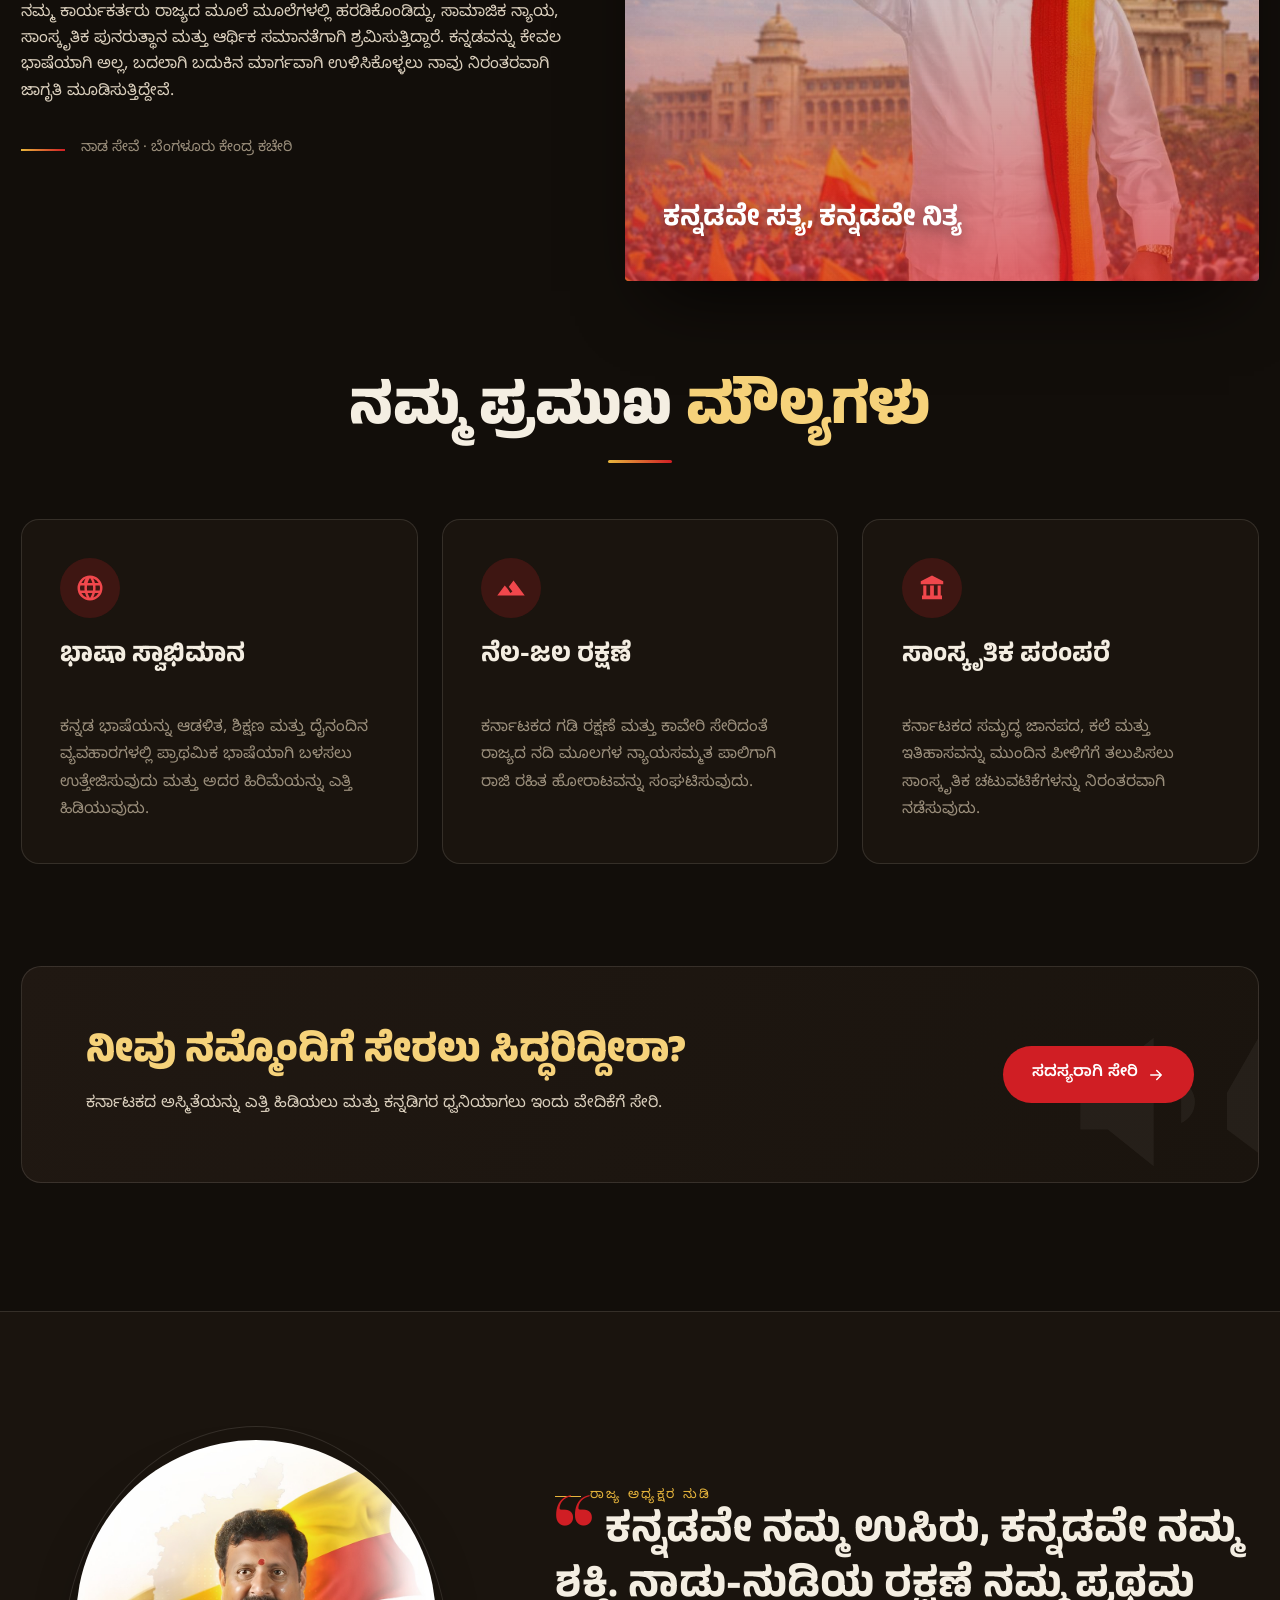
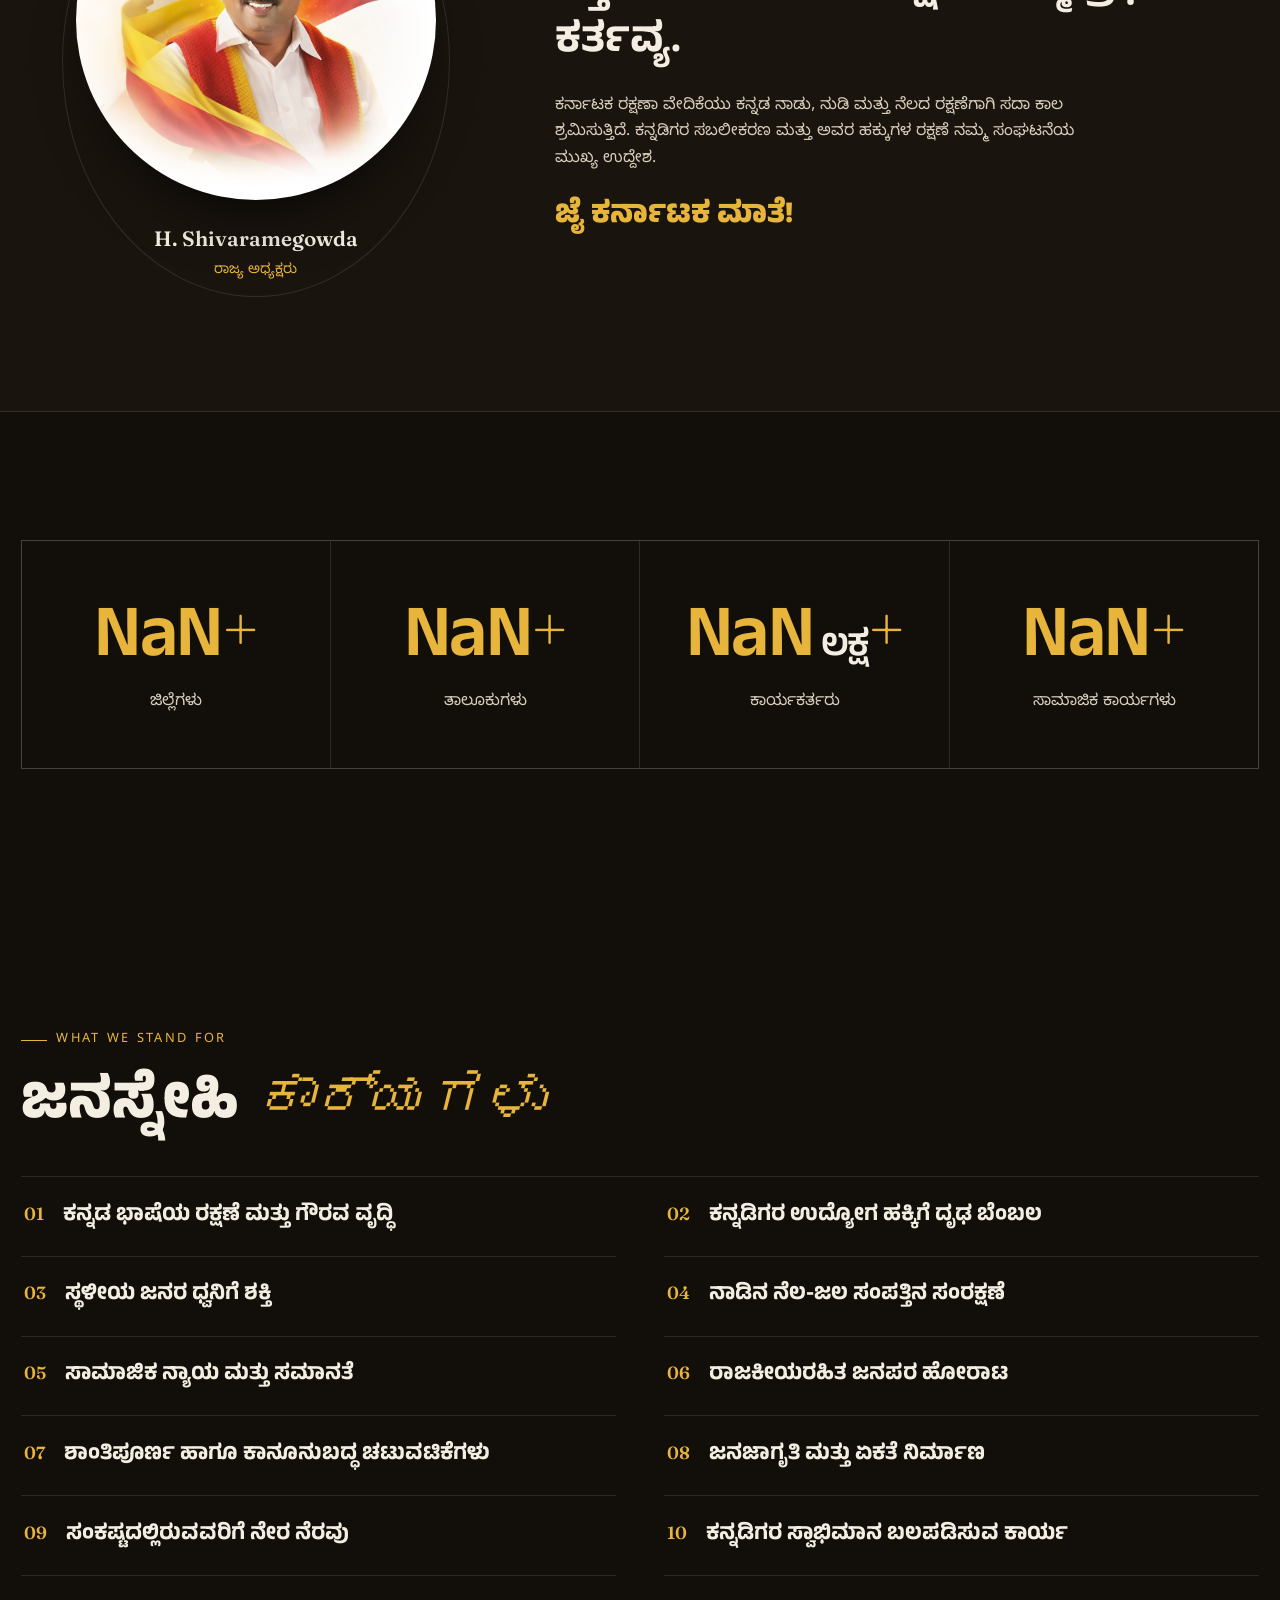
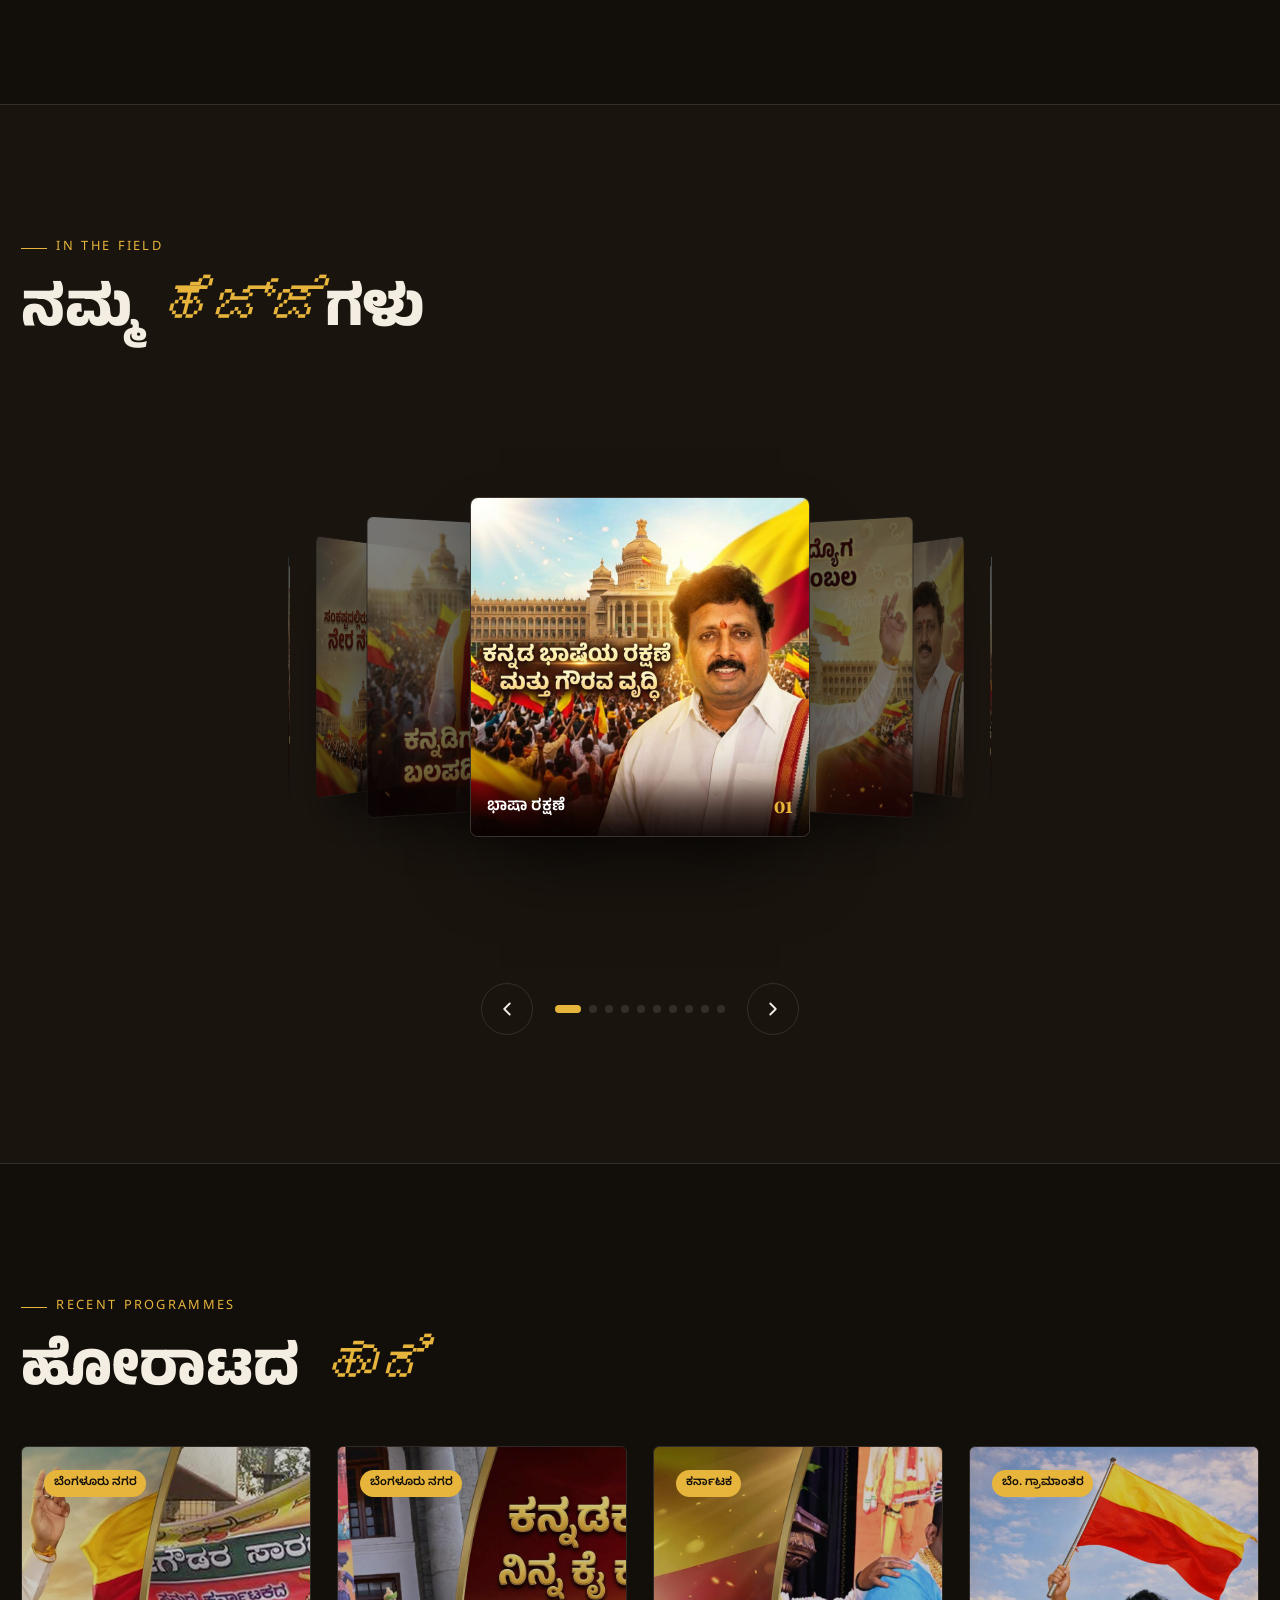
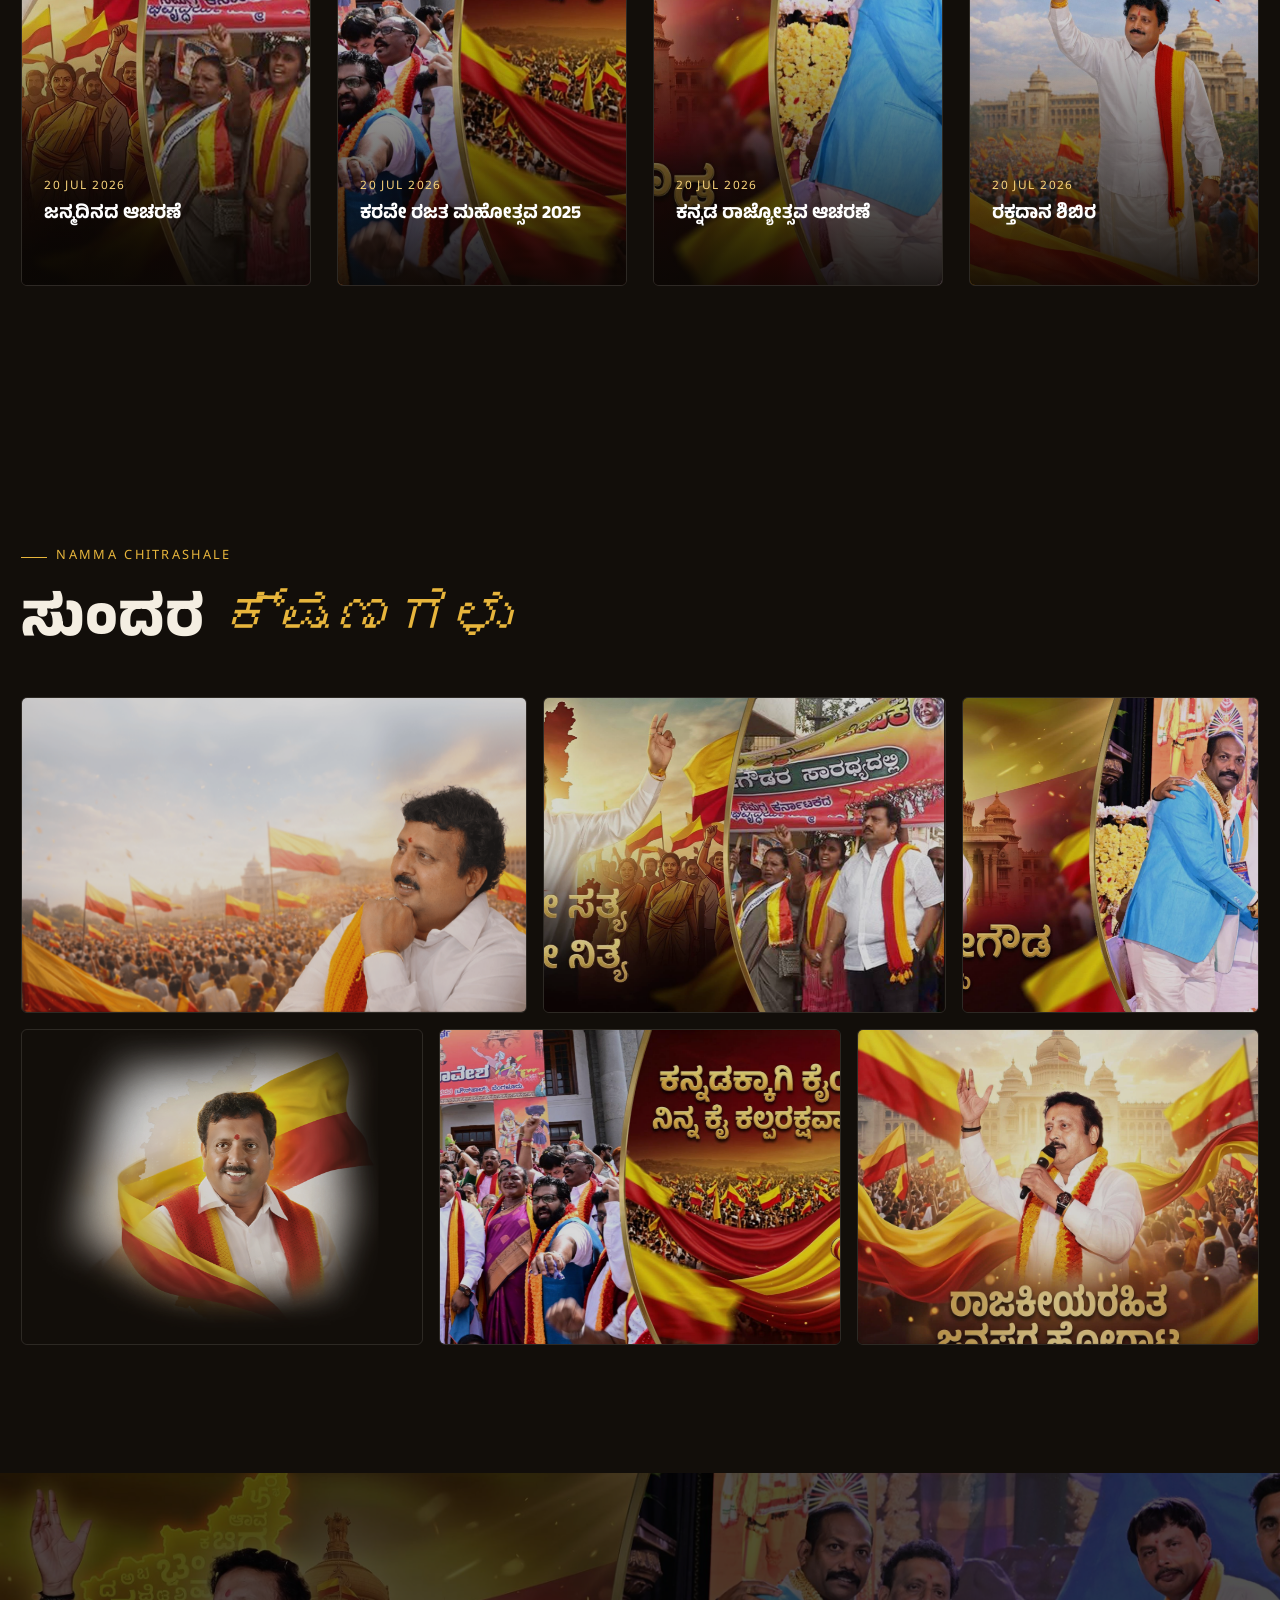
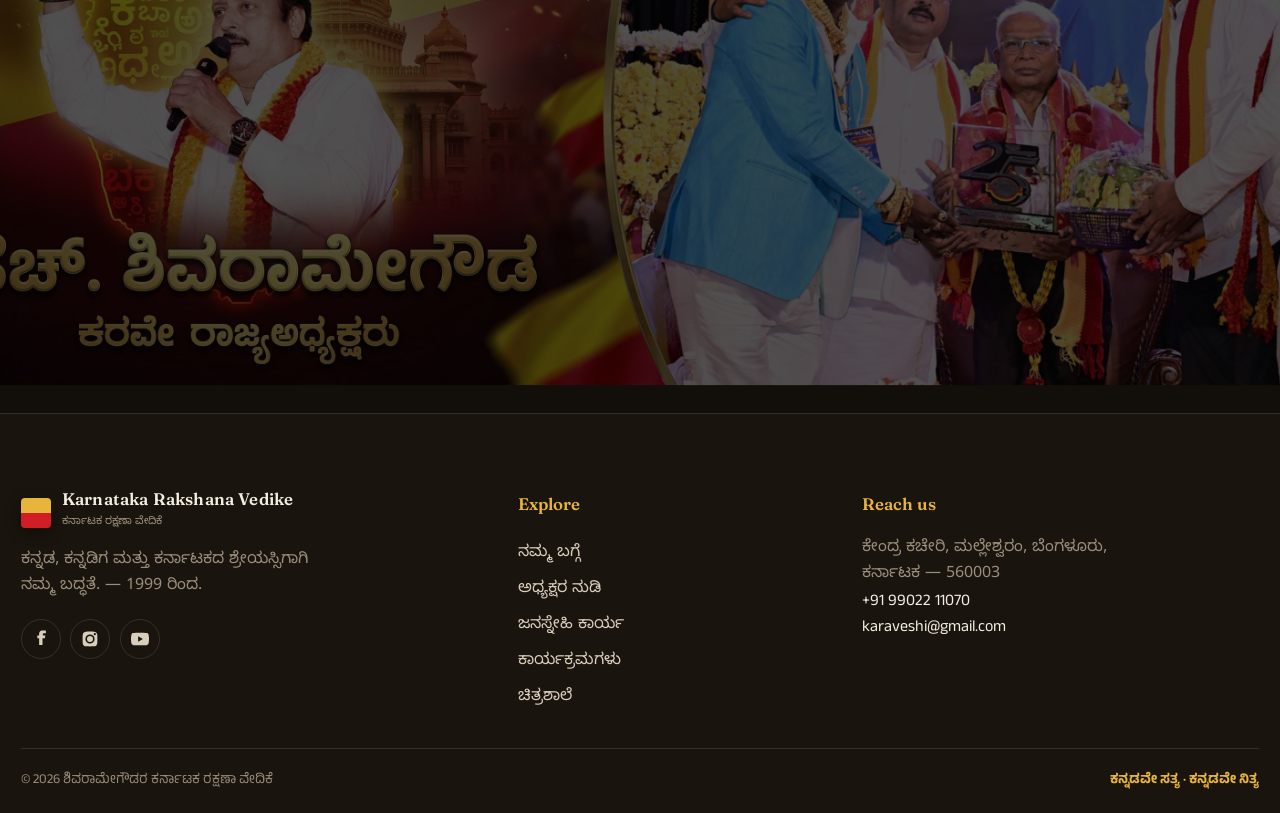
==== commit 4de0e265: "index2: add interactive 3D tilt effects to images Add a cursor-following 3D tilt utility (perspectiv" ====
--- a/index2.html
+++ b/index2.html
@@ -114,7 +114,7 @@
             <div class="about__sign"><i></i><span lang="kn">ನಾಡ ಸೇವೆ · ಬೆಂಗಳೂರು ಕೇಂದ್ರ ಕಚೇರಿ</span></div>
           </div>
           <div class="about__media" data-reveal="left">
-            <div class="frame frame--tall">
+            <div class="frame frame--tall" data-tilt="9" data-glare>
               <img src="assets/media/banner/organization.jpg" alt="ವಿಧಾನಸೌಧದ ಮುಂದೆ ಕನ್ನಡ ಬಾವುಟ" data-para="0.08" />
               <div class="frame__cap"><p lang="kn">ಕನ್ನಡವೇ ಸತ್ಯ, ಕನ್ನಡವೇ ನಿತ್ಯ</p></div>
             </div>
@@ -163,7 +163,7 @@
       <div class="wrap pres__grid">
         <figure class="pres__portrait" data-reveal="scale">
           <span class="ring" aria-hidden="true"></span>
-          <div class="ph"><img src="assets/media/leaders/president.jpg" alt="ಹೆಚ್. ಶಿವರಾಮೇಗೌಡ" /></div>
+          <div class="ph" data-tilt="7" data-glare><img src="assets/media/leaders/president.jpg" alt="ಹೆಚ್. ಶಿವರಾಮೇಗೌಡ" /></div>
           <figcaption><b>H. Shivaramegowda</b><span lang="kn">ರಾಜ್ಯ ಅಧ್ಯಕ್ಷರು</span></figcaption>
         </figure>
         <div data-reveal="right">
--- a/assets/styles2.css
+++ b/assets/styles2.css
@@ -203,6 +203,15 @@
 .about__sign i { width: 44px; height: 2px; background: linear-gradient(90deg, var(--gold), var(--crimson)); }
 .about__sign span { font-family: var(--knb); color: var(--bone-3); font-size: .9rem; }
 
+/* ---------- Interactive 3D tilt ---------- */
+[data-tilt], .gal__i { transition: transform .5s var(--e-out); }
+[data-tilt], .gal__i, .vcard { transform-style: preserve-3d; }
+.is-tilting { transition: transform .1s linear !important; }
+.tilt-glare { position: absolute; inset: 0; border-radius: inherit; pointer-events: none; z-index: 4; opacity: 0;
+  background: radial-gradient(circle at var(--gx, 50%) var(--gy, 50%), rgba(255,255,255,.34), rgba(255,255,255,0) 55%);
+  mix-blend-mode: soft-light; transition: opacity .35s; }
+.is-tilting .tilt-glare { opacity: 1; }
+
 /* ---------- About v2 (intro + values + cta) ---------- */
 .h2 .hl { color: var(--gold-2); }
 @media (min-width: 900px) { .about__grid--v2 { grid-template-columns: .92fr 1.08fr; } }
